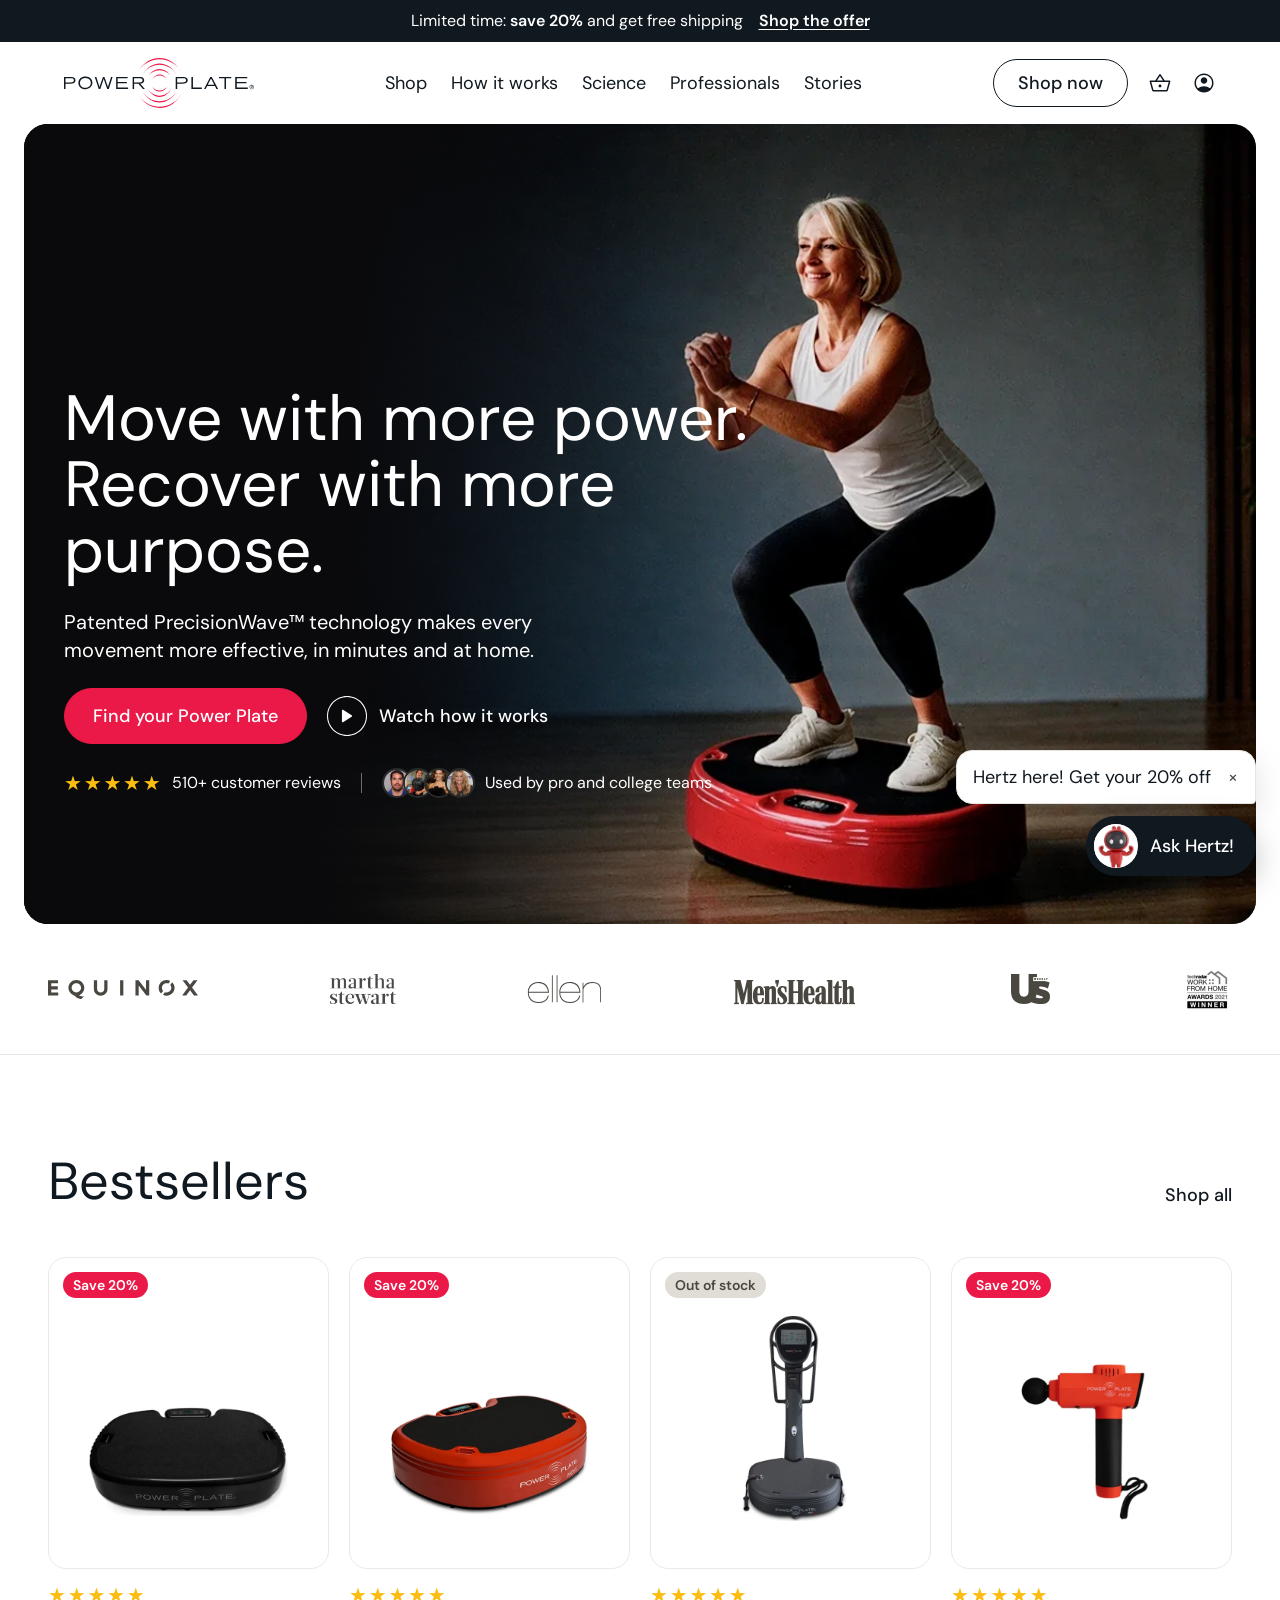
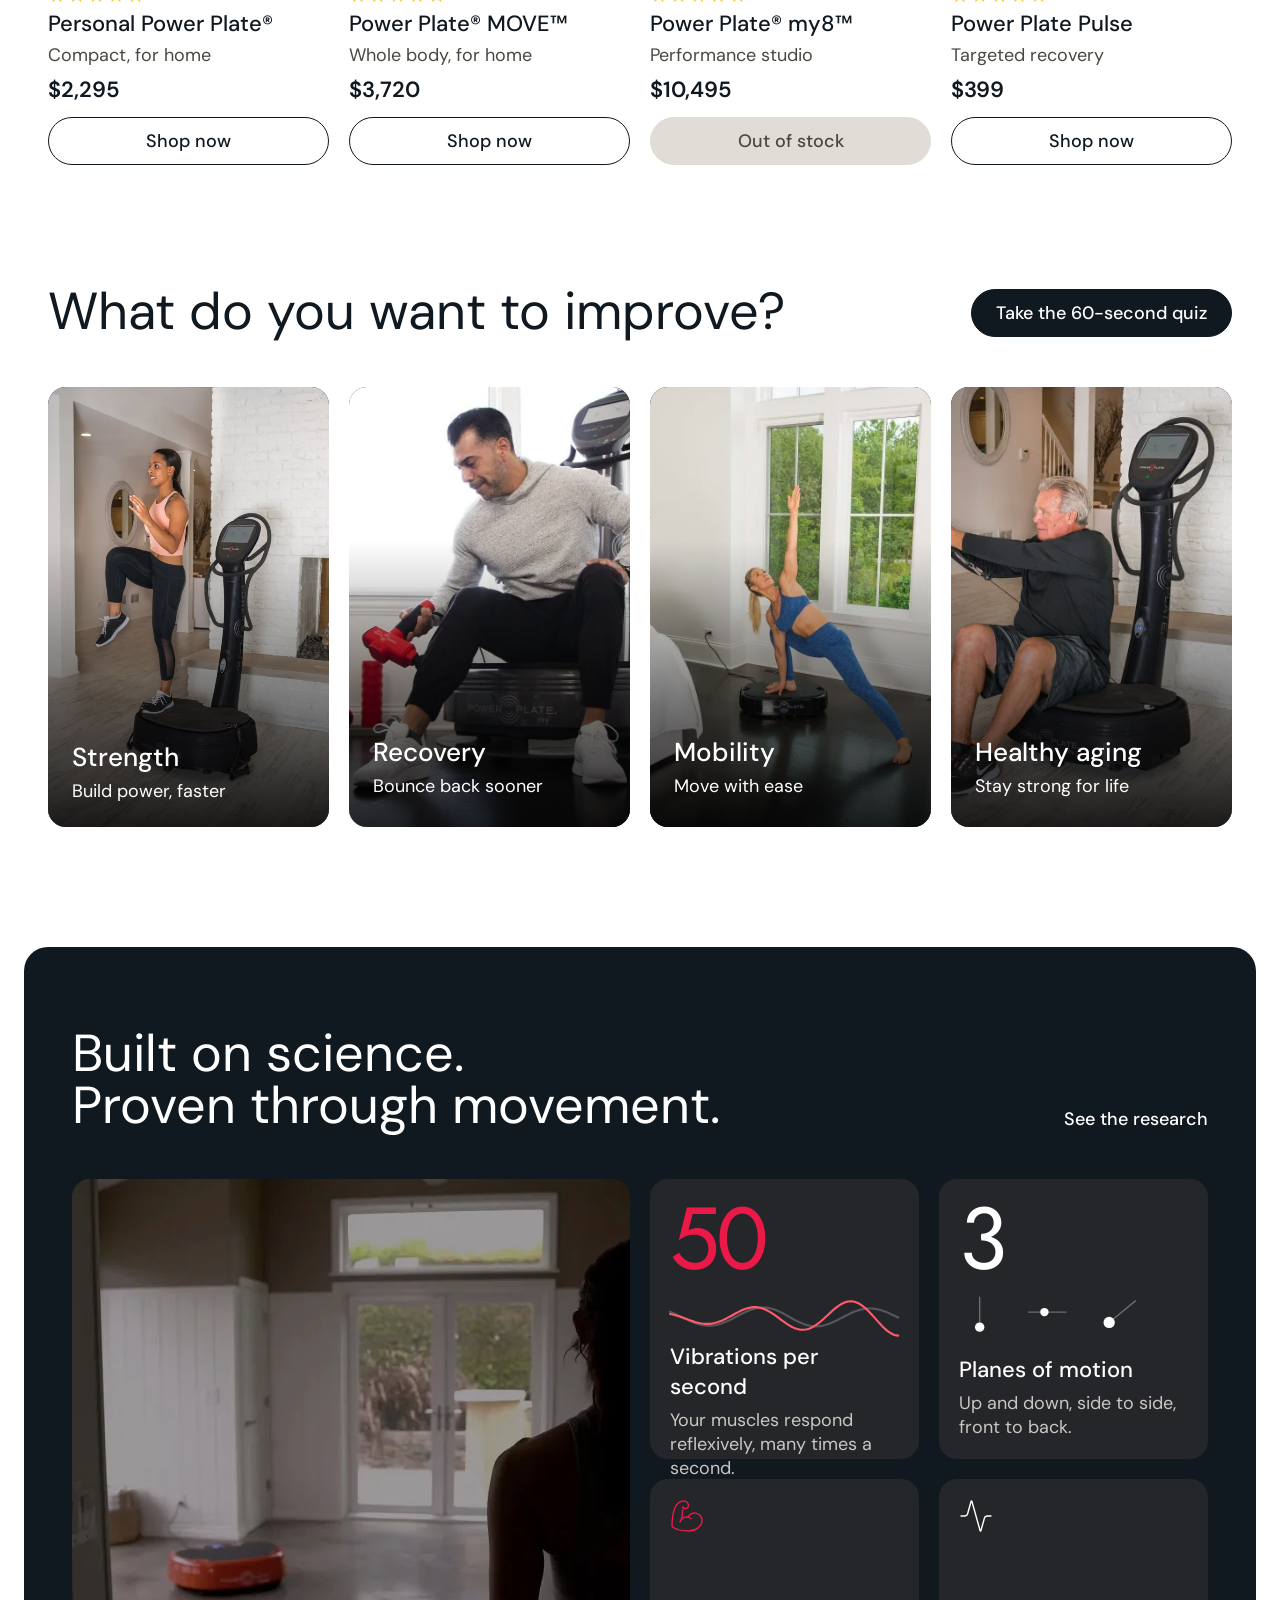
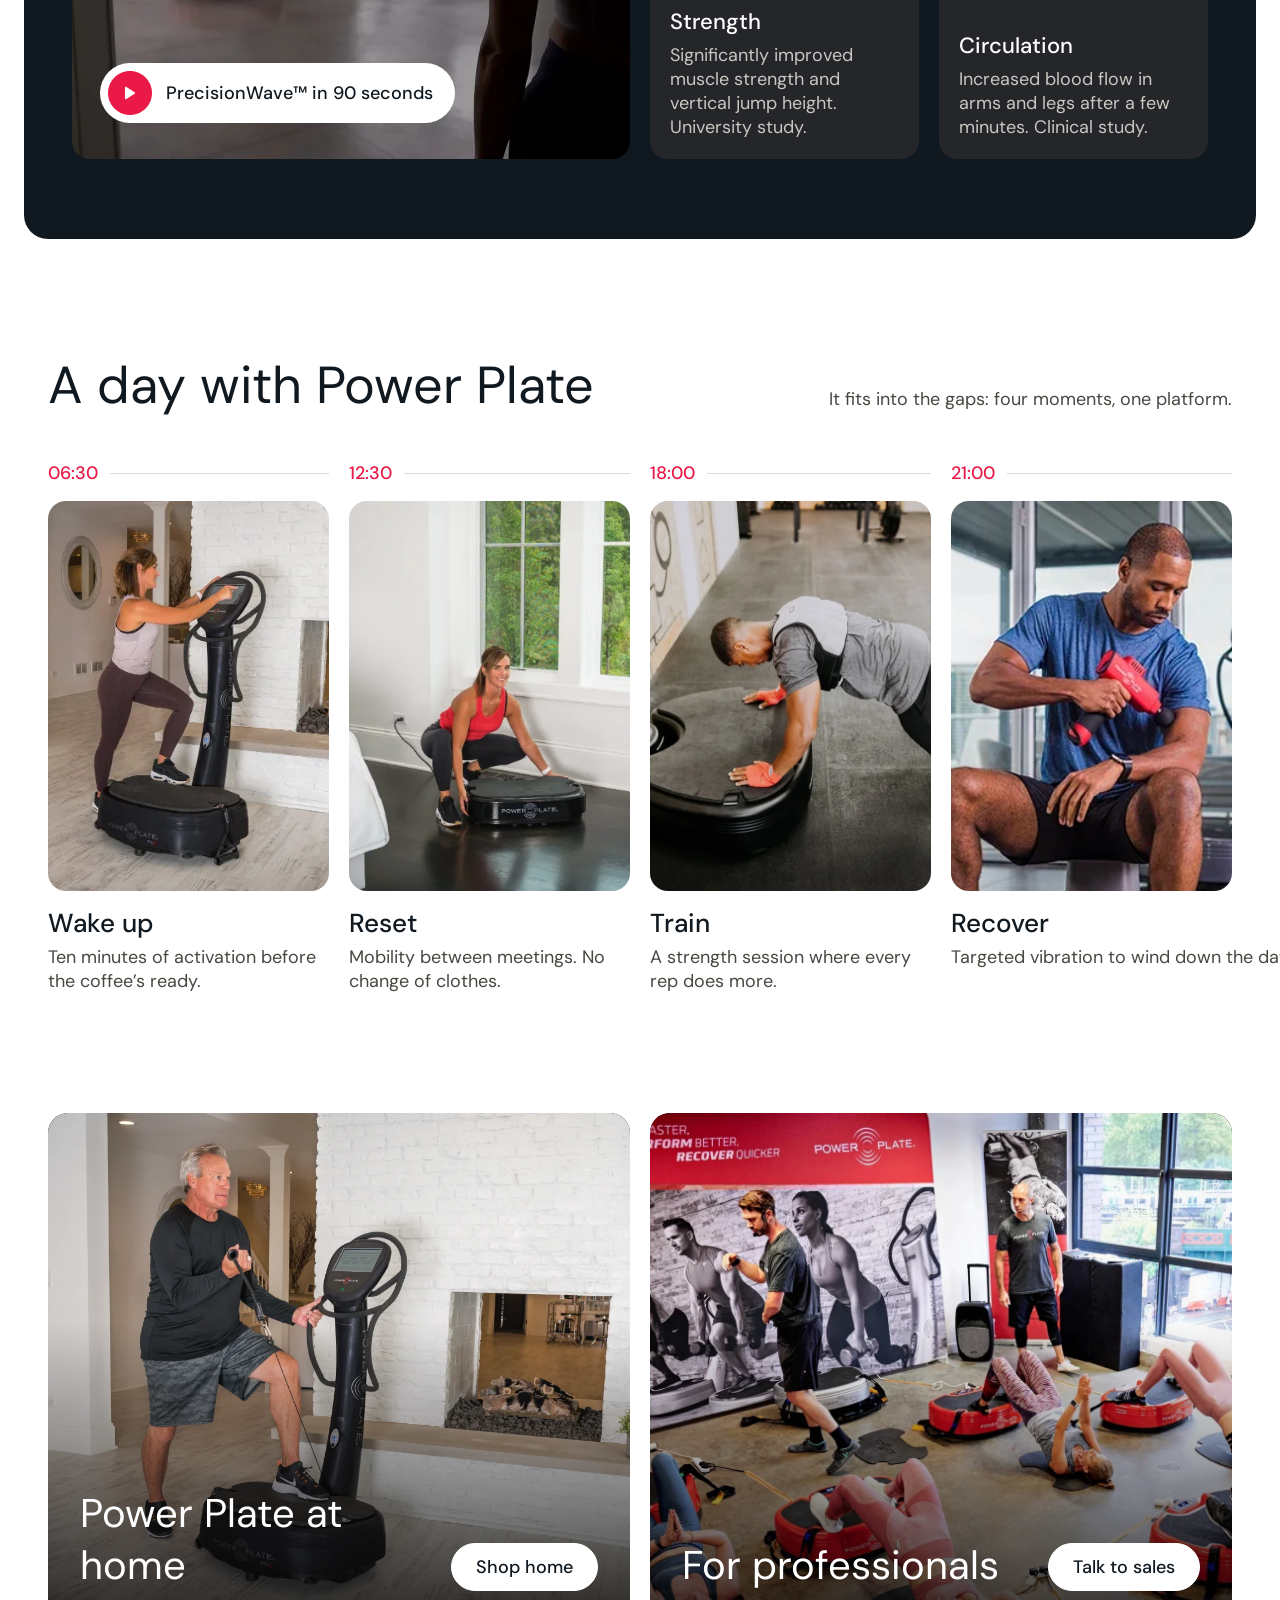
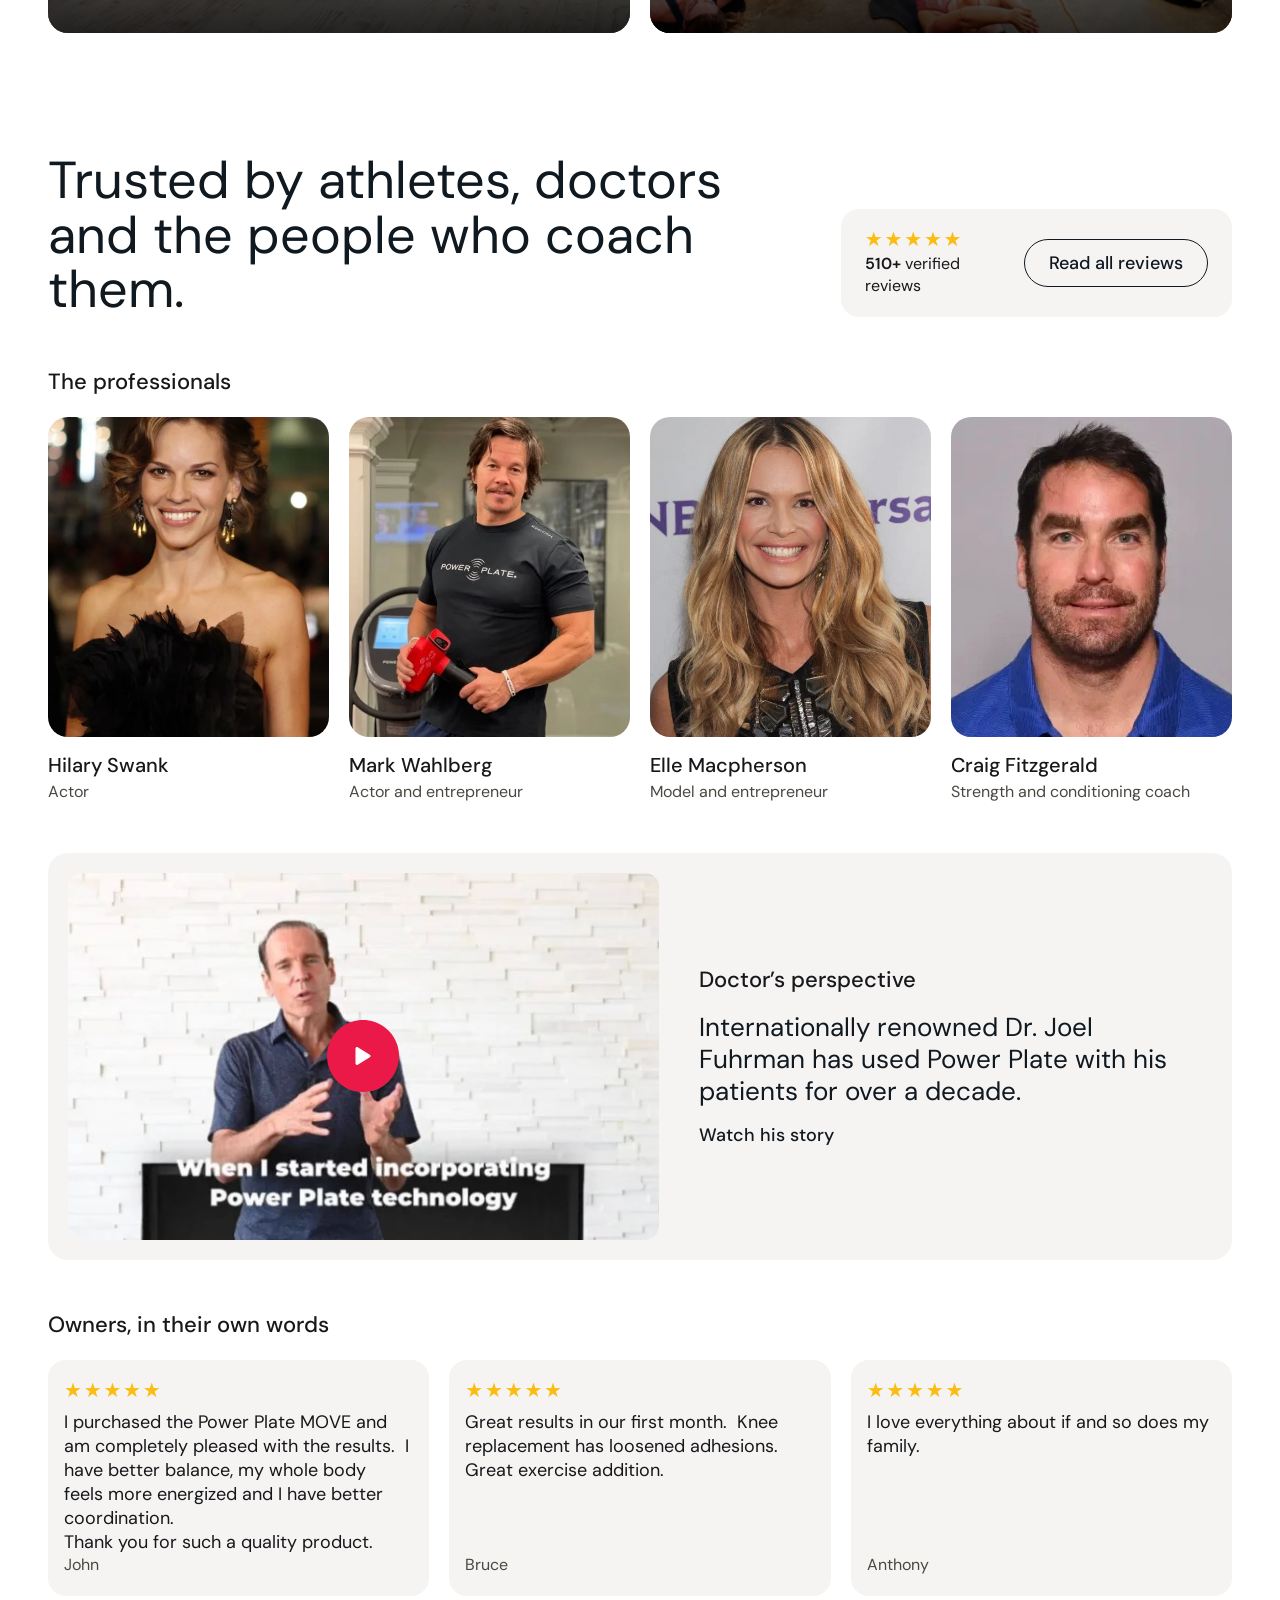
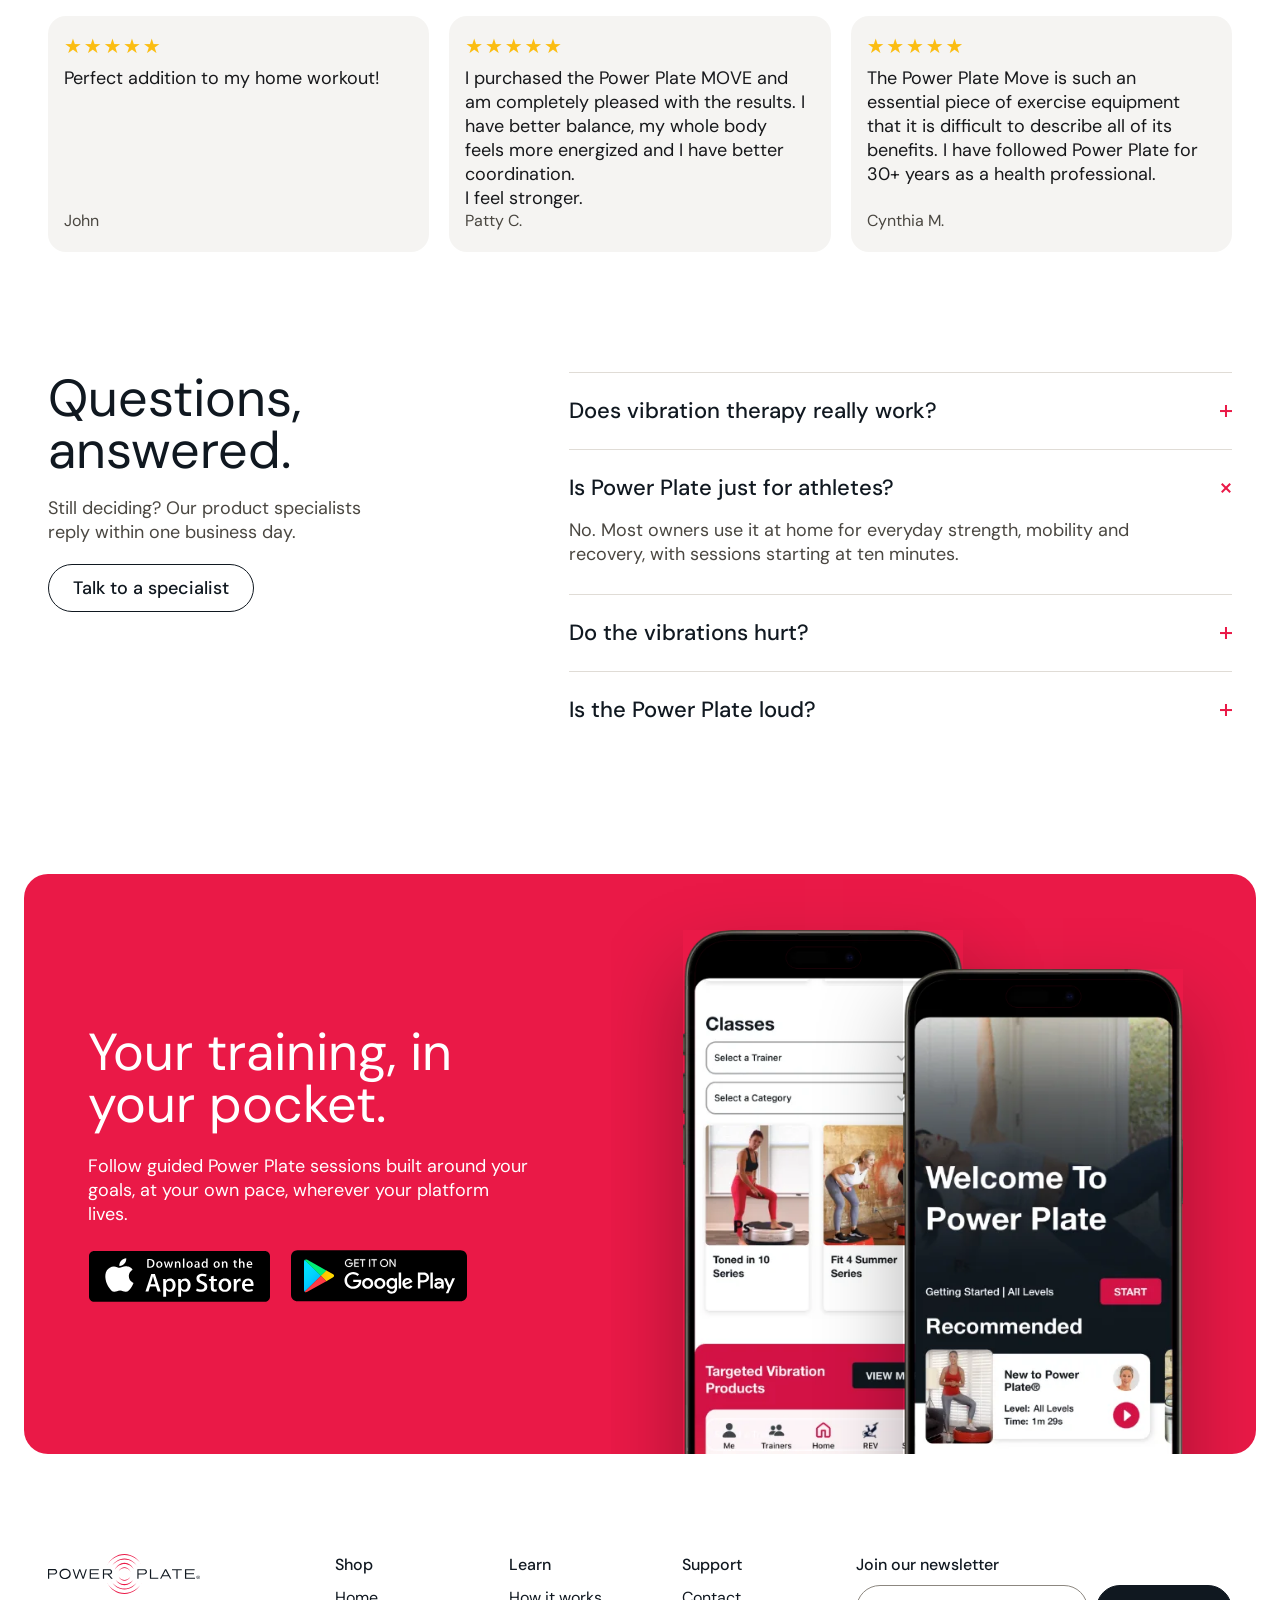
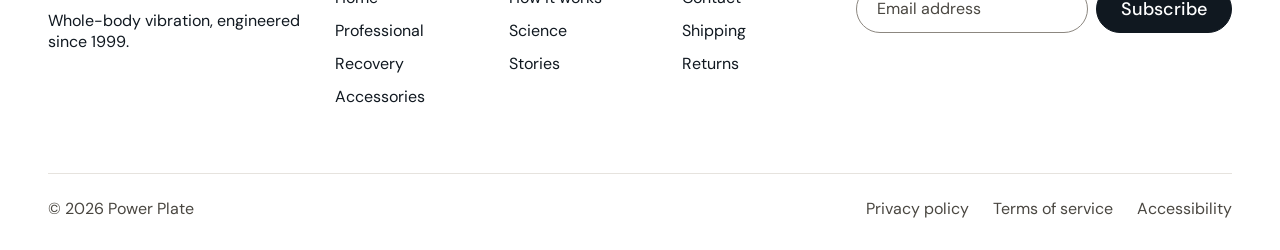
==== classic/index.html @ c9b651d8 "Add classic and dynamic directions on powerplate.codeart.mk - /dynamic: the hybrid homepage (moved f" ====
<!doctype html>
<html lang="en">
<head>
<meta charset="utf-8">
<meta name="viewport" content="width=device-width, initial-scale=1">
<title>Power Plate — Classic</title>
<meta name="description" content="Power Plate homepage concept, classic direction. Patented PrecisionWave™ technology makes every movement more effective, in minutes and at home.">
<link rel="preconnect" href="https://fonts.googleapis.com">
<link rel="preconnect" href="https://fonts.gstatic.com" crossorigin>
<link rel="stylesheet" href="https://fonts.googleapis.com/css2?family=DM+Sans:opsz,wght@9..40,400;9..40,500;9..40,600&family=Jost:wght@400&display=swap">
<link rel="stylesheet" href="assets/css/classic.css">
</head>
<body>
<a class="skip" href="#main">Skip to content</a>

<!-- Promotion bar -->
<div class="promo">
  <p>Limited time: <strong>save 20%</strong> and get free shipping</p>
  <a href="#bestsellers">Shop the offer</a>
</div>

<!-- Header -->
<header class="header">
  <a class="header__logo" href="./" aria-label="Power Plate home"><img src="assets/img/logo.svg" width="190" height="50" alt="Power Plate"></a>
  <nav class="header__nav" aria-label="Main">
    <a href="#bestsellers">Shop</a>
    <a href="#science">How it works</a>
    <a href="#science">Science</a>
    <a href="#home-pro">Professionals</a>
    <a href="#trusted">Stories</a>
  </nav>
  <div class="header__actions">
    <a class="btn btn--outline header__shop" href="#bestsellers">Shop now</a>
    <a class="icon-link" href="#" aria-label="Basket"><img src="assets/img/icon-basket.svg" width="24" height="24" alt=""></a>
    <a class="icon-link" href="#" aria-label="Account"><img src="assets/img/icon-account.svg" width="24" height="24" alt=""></a>
    <button class="header__menu" type="button" aria-label="Open menu" aria-expanded="false" aria-controls="mobile-nav" data-menu>
      <span></span><span></span>
    </button>
  </div>
  <nav class="mobile-nav" id="mobile-nav" aria-label="Mobile" hidden>
    <a href="#bestsellers">Shop</a>
    <a href="#science">How it works</a>
    <a href="#science">Science</a>
    <a href="#home-pro">Professionals</a>
    <a href="#trusted">Stories</a>
    <a class="btn btn--dark" href="#bestsellers">Shop now</a>
  </nav>
</header>

<main id="main">

  <!-- Hero -->
  <section class="hero-wrap" aria-labelledby="hero-title">
    <div class="hero">
      <img class="hero__img" src="assets/img/hero.webp" width="1421" height="748" alt="A smiling woman holds a squat on a red Power Plate MOVE by a window" fetchpriority="high">
      <div class="hero__shade" aria-hidden="true"></div>
      <div class="hero__content">
        <h1 id="hero-title" class="hero__title">Move with more power. Recover with more purpose.</h1>
        <p class="hero__lede">Patented PrecisionWave™ technology makes every movement more effective, in minutes and at home.</p>
        <div class="hero__ctas">
          <a class="btn btn--red btn--lg" href="#improve">Find your Power Plate</a>
          <a class="hero__watch" href="#science"><img src="assets/img/icon-play.svg" width="40" height="40" alt="">Watch how it works</a>
        </div>
        <div class="hero__proof">
          <span class="hero__reviews"><span class="stars" aria-label="5 out of 5 stars">★★★★★</span>510+ customer reviews</span>
          <span class="hero__divider" aria-hidden="true"></span>
          <span class="hero__teams">
            <span class="avatars" aria-hidden="true">
              <img src="assets/img/pro-craig.webp" width="30" height="30" alt="">
              <img src="assets/img/pro-mark.webp" width="30" height="30" alt="">
              <img src="assets/img/pro-hilary.webp" width="30" height="30" alt="">
              <img src="assets/img/pro-elle.webp" width="30" height="30" alt="">
            </span>
            Used by pro and college teams
          </span>
        </div>
      </div>
    </div>
  </section>

  <!-- As featured in -->
  <section class="featured" aria-label="As featured in">
    <img src="assets/img/logo-equinox.svg" width="150" height="19" alt="Equinox">
    <img src="assets/img/logo-martha.webp" width="66" height="30" alt="Martha Stewart">
    <img src="assets/img/logo-ellen.svg" width="75" height="30" alt="Ellen">
    <span class="featured__mh"><img src="assets/img/logo-menshealth.svg" width="121" height="25" alt="Men's Health"></span>
    <img src="assets/img/logo-us.svg" width="39" height="30" alt="Us Weekly">
    <img src="assets/img/logo-techradar.webp" width="50" height="50" alt="TechRadar Work from Home Awards 2021 winner">
  </section>

  <!-- Bestsellers -->
  <section class="section section--first" id="bestsellers" aria-labelledby="best-title">
    <div class="section__head section__head--inline">
      <h2 id="best-title" class="h2">Bestsellers</h2>
      <a class="link-btn" href="#">Shop all</a>
    </div>
    <ul class="grid-4 products">
      <li class="product">
        <div class="product__media">
          <img src="assets/img/prod-personal.webp" width="246" height="246" alt="Personal Power Plate, compact black platform" loading="lazy">
          <span class="badge">Save 20%</span>
        </div>
        <div class="product__info">
          <span class="stars" aria-label="5 out of 5 stars">★★★★★</span>
          <h3 class="product__name">Personal Power Plate®</h3>
          <p class="product__desc">Compact, for home</p>
          <p class="product__price">$2,295</p>
        </div>
        <a class="btn btn--outline btn--block" href="#">Shop now</a>
      </li>
      <li class="product">
        <div class="product__media">
          <img src="assets/img/prod-move.webp" width="246" height="246" alt="Power Plate MOVE in red" loading="lazy">
          <span class="badge">Save 20%</span>
        </div>
        <div class="product__info">
          <span class="stars" aria-label="5 out of 5 stars">★★★★★</span>
          <h3 class="product__name">Power Plate® MOVE™</h3>
          <p class="product__desc">Whole body, for home</p>
          <p class="product__price">$3,720</p>
        </div>
        <a class="btn btn--outline btn--block" href="#">Shop now</a>
      </li>
      <li class="product">
        <div class="product__media">
          <img src="assets/img/prod-my8.webp" width="246" height="246" alt="Power Plate my8 with column and console" loading="lazy">
          <span class="badge badge--muted">Out of stock</span>
        </div>
        <div class="product__info">
          <span class="stars" aria-label="5 out of 5 stars">★★★★★</span>
          <h3 class="product__name">Power Plate® my8™</h3>
          <p class="product__desc">Performance studio</p>
          <p class="product__price">$10,495</p>
        </div>
        <span class="btn btn--disabled btn--block" aria-disabled="true">Out of stock</span>
      </li>
      <li class="product">
        <div class="product__media">
          <img src="assets/img/prod-pulse.webp" width="246" height="246" alt="Power Plate Pulse handheld massager in red" loading="lazy">
          <span class="badge">Save 20%</span>
        </div>
        <div class="product__info">
          <span class="stars" aria-label="5 out of 5 stars">★★★★★</span>
          <h3 class="product__name">Power Plate Pulse</h3>
          <p class="product__desc">Targeted recovery</p>
          <p class="product__price">$399</p>
        </div>
        <a class="btn btn--outline btn--block" href="#">Shop now</a>
      </li>
    </ul>
  </section>

  <!-- What do you want to improve? -->
  <section class="section" id="improve" aria-labelledby="improve-title">
    <div class="section__head">
      <h2 id="improve-title" class="h2">What do you want to improve?</h2>
      <button class="btn btn--dark" type="button" aria-haspopup="dialog" data-quiz-open>Take the 60-second quiz</button>
    </div>
    <ul class="grid-4">
      <li><a class="goal goal--strength" href="#">
        <span class="goal__media"><img src="assets/img/goal-strength.webp" width="1400" height="946" alt="A woman does a knee drive beside a Power Plate my8" loading="lazy"></span>
        <span class="goal__text"><span class="goal__title">Strength</span><span class="goal__sub">Build power, faster</span></span>
      </a></li>
      <li><a class="goal" href="#">
        <span class="goal__media"><img src="assets/img/goal-recovery.webp" width="1400" height="933" alt="A man uses a Pulse massager while seated on a Power Plate" loading="lazy"></span>
        <span class="goal__text"><span class="goal__title">Recovery</span><span class="goal__sub">Bounce back sooner</span></span>
      </a></li>
      <li><a class="goal" href="#">
        <span class="goal__media"><img src="assets/img/goal-mobility.webp" width="1400" height="1000" alt="A woman holds a side stretch on a Power Plate" loading="lazy"></span>
        <span class="goal__text"><span class="goal__title">Mobility</span><span class="goal__sub">Move with ease</span></span>
      </a></li>
      <li><a class="goal" href="#">
        <span class="goal__media"><img src="assets/img/goal-aging.webp" width="1400" height="1000" alt="An older man trains with resistance cables on a Power Plate" loading="lazy"></span>
        <span class="goal__text"><span class="goal__title">Healthy aging</span><span class="goal__sub">Stay strong for life</span></span>
      </a></li>
    </ul>
  </section>

  <!-- Science -->
  <section class="science-wrap" id="science" aria-labelledby="science-title">
    <div class="science">
      <div class="section__head">
        <h2 id="science-title" class="h2 h2--light">Built on science. <br>Proven through movement.</h2>
        <a class="link-btn link-btn--light" href="#">See the research</a>
      </div>
      <div class="science__body">
        <div class="science__video">
          <img class="science__poster" src="assets/img/science-poster.webp" width="614" height="580" alt="A woman walks toward a red Power Plate MOVE in a living room" loading="lazy">
          <button class="science__play" type="button" aria-label="Play video: PrecisionWave explained, 90 seconds">
            <img src="assets/img/icon-play-red.svg" width="44" height="44" alt="">PrecisionWave™ in 90 seconds
          </button>
        </div>
        <div class="science__cards">
          <div class="stat">
            <div class="stat__top">
              <p class="stat__num stat__num--red">50</p>
              <svg class="stat__wave" viewBox="0 0 257 50" width="257" height="50" aria-hidden="true" data-wave>
                <path class="stat__wave-grey" d=""/>
                <path class="stat__wave-red" d=""/>
              </svg>
            </div>
            <div class="stat__text">
              <h3 class="stat__title">Vibrations per second</h3>
              <p>Your muscles respond reflexively, many times a second.</p>
            </div>
          </div>
          <div class="stat">
            <div class="stat__top">
              <p class="stat__num">3</p>
              <svg class="stat__planes" viewBox="0 0 244 44" width="244" height="44" aria-hidden="true">
                <line x1="22" y1="4" x2="22" y2="36"/>
                <circle class="plane-dot plane-dot--v" cx="22" cy="36" r="5"/>
                <line x1="74" y1="20" x2="114" y2="20"/>
                <circle class="plane-dot plane-dot--h" cx="91" cy="20" r="4.5"/>
                <line x1="160" y1="31" x2="188" y2="8"/>
                <circle class="plane-dot plane-dot--d" cx="160" cy="31" r="6"/>
              </svg>
            </div>
            <div class="stat__text">
              <h3 class="stat__title">Planes of motion</h3>
              <p>Up and down, side to side, front to back.</p>
            </div>
          </div>
          <div class="stat">
            <svg class="stat__icon stat__icon--strength" width="72" height="72" viewBox="0 0 72 72" fill="none" aria-hidden="true">
              <path d="M17.6161 18.5255C18.3001 16.9406 19.5101 15.6401 21.042 14.8433C22.5738 14.0465 24.3337 13.8022 26.0248 14.1517C27.7158 14.5012 29.2345 15.423 30.3247 16.7617C31.4148 18.1004 32.0096 19.7739 32.0088 21.5C32.0088 27.299 26.0062 32 18.503 32C12.3849 32 6.26825 30.77 2.93982 28.307C2.30054 27.833 1.99291 27.059 2.00942 26.264C2.17299 18.0845 2.93682 2 14.0011 2C15.195 2 16.3401 2.47411 17.1844 3.31802C18.0287 4.16193 18.503 5.30653 18.503 6.5C18.503 7.29565 18.1868 8.05871 17.6239 8.62132C17.0611 9.18393 16.2977 9.5 15.5017 9.5C13.8435 9.5 13.0407 8.834 12.5004 8M21.0088 19.6676C20.1334 18.913 19.1208 18.3957 18.0467 18.1546C16.9726 17.9135 15.8649 17.9548 14.8067 18.2754C13.7485 18.596 12.7671 19.1876 11.9362 20.0058C11.1053 20.824 10.4464 21.8476 10.0088 23M14.0088 9C11.0378 10.691 13.3 18.0642 11.0088 21" stroke="#EA1947" stroke-width="1.4" stroke-linecap="round" stroke-linejoin="round"/>
            </svg>
            <div class="stat__text">
              <h3 class="stat__title">Strength</h3>
              <p>Significantly improved muscle strength and vertical jump height. University study.</p>
            </div>
          </div>
          <div class="stat">
            <svg class="stat__icon stat__icon--pulse" width="72" height="72" viewBox="0 0 72 72" fill="none" aria-hidden="true">
              <path d="M32 17H28.28C27.6245 16.9986 26.9865 17.212 26.4637 17.6075C25.9409 18.0029 25.562 18.5588 25.385 19.19L21.86 31.73C21.8373 31.8079 21.7899 31.8763 21.725 31.925C21.6601 31.9737 21.5811 32 21.5 32C21.4189 32 21.3399 31.9737 21.275 31.925C21.2101 31.8763 21.1627 31.8079 21.14 31.73L12.86 2.27C12.8373 2.19211 12.7899 2.12368 12.725 2.075C12.6601 2.02632 12.5811 2 12.5 2C12.4189 2 12.3399 2.02632 12.275 2.075C12.2101 2.12368 12.1627 2.19211 12.14 2.27L8.615 14.81C8.4387 15.4387 8.06207 15.9928 7.5423 16.388C7.02252 16.7833 6.38798 16.9981 5.735 17H2" pathLength="1" stroke="white" stroke-width="1.4" stroke-linecap="round" stroke-linejoin="round"/>
            </svg>
            <div class="stat__text">
              <h3 class="stat__title">Circulation</h3>
              <p>Increased blood flow in arms and legs after a few minutes. Clinical study.</p>
            </div>
          </div>
        </div>
      </div>
    </div>
  </section>

  <!-- A day with Power Plate -->
  <section class="section" aria-labelledby="day-title">
    <div class="section__head">
      <h2 id="day-title" class="h2">A day with Power Plate</h2>
      <p class="section__note">It fits into the gaps: four moments, one platform.</p>
    </div>
    <ol class="grid-4 day">
      <li class="moment">
        <p class="moment__time"><span>06:30</span></p>
        <div class="moment__media"><img src="assets/img/day-wake.webp" width="312" height="390" alt="A woman stepping onto a platform in the morning" loading="lazy"></div>
        <div class="moment__text"><h3>Wake up</h3><p>Ten minutes of activation before the coffee’s ready.</p></div>
      </li>
      <li class="moment">
        <p class="moment__time"><span>12:30</span></p>
        <div class="moment__media"><img src="assets/img/day-reset.webp" width="4000" height="2857" alt="A side stretch on a compact platform" loading="lazy"></div>
        <div class="moment__text"><h3>Reset</h3><p>Mobility between meetings. No change of clothes.</p></div>
      </li>
      <li class="moment">
        <p class="moment__time"><span>18:00</span></p>
        <div class="moment__media moment__media--train"><img src="assets/img/day-train.webp" width="1600" height="1067" alt="A deep lunge stretch on a platform in a studio" loading="lazy"></div>
        <div class="moment__text"><h3>Train</h3><p>A strength session where every rep does more.</p></div>
      </li>
      <li class="moment">
        <p class="moment__time"><span>21:00</span></p>
        <div class="moment__media moment__media--recover"><img src="assets/img/day-recover.webp" width="520" height="347" alt="Using the Pulse massager on the calf" loading="lazy"></div>
        <div class="moment__text"><h3>Recover</h3><p>Targeted vibration to wind down the day.</p></div>
      </li>
    </ol>
  </section>

  <!-- Home and professional -->
  <section class="section split" id="home-pro" aria-label="Home and professional">
    <a class="split__card" href="#">
      <img src="assets/img/split-home.webp" width="4096" height="2734" alt="" loading="lazy">
      <span class="split__bar"><span class="split__title">Power Plate at home</span><span class="btn btn--white">Shop home</span></span>
    </a>
    <a class="split__card split__card--pro" href="#">
      <img src="assets/img/split-pro.webp" width="1410" height="1263" alt="" loading="lazy">
      <span class="split__bar"><span class="split__title">For professionals</span><span class="btn btn--white">Talk to sales</span></span>
    </a>
  </section>

  <!-- Trusted -->
  <section class="section" id="trusted" aria-labelledby="trusted-title">
    <div class="section__head">
      <h2 id="trusted-title" class="h2 h2--tight">Trusted by athletes, doctors <br>and the people who coach them.</h2>
      <div class="review-box">
        <div>
          <span class="stars" aria-label="5 out of 5 stars">★★★★★</span>
          <p><strong>510+</strong> verified reviews</p>
        </div>
        <a class="btn btn--outline" href="#">Read all reviews</a>
      </div>
    </div>

    <div class="block">
      <h3 class="h3">The professionals</h3>
      <ul class="grid-4 pros">
        <li class="pro"><div class="pro__media"><img src="assets/img/pro-hilary.webp" width="523" height="581" alt="Hilary Swank" loading="lazy"></div><p class="pro__name">Hilary Swank</p><p class="pro__role">Actor</p></li>
        <li class="pro"><div class="pro__media"><img src="assets/img/pro-mark.webp" width="523" height="581" alt="Mark Wahlberg" loading="lazy"></div><p class="pro__name">Mark Wahlberg</p><p class="pro__role">Actor and entrepreneur</p></li>
        <li class="pro"><div class="pro__media"><img src="assets/img/pro-elle.webp" width="523" height="581" alt="Elle Macpherson" loading="lazy"></div><p class="pro__name">Elle Macpherson</p><p class="pro__role">Model and entrepreneur</p></li>
        <li class="pro"><div class="pro__media"><img src="assets/img/pro-craig.webp" width="523" height="581" alt="Craig Fitzgerald" loading="lazy"></div><p class="pro__name">Craig Fitzgerald</p><p class="pro__role">Strength and conditioning coach</p></li>
      </ul>
    </div>

    <div class="doctor">
      <a class="doctor__video" href="#" aria-label="Watch Dr. Joel Fuhrman’s story (opens in a new tab)">
        <img src="assets/img/doctor-video.webp" width="652" height="367" alt="" loading="lazy">
        <img class="doctor__play" src="assets/img/icon-play-big.svg" width="72" height="72" alt="">
      </a>
      <div class="doctor__text">
        <p class="h3">Doctor’s perspective</p>
        <h3 class="doctor__quote">Internationally renowned Dr. Joel Fuhrman has used Power Plate with his patients for over a decade.</h3>
        <a class="link-btn" href="#">Watch his story</a>
      </div>
    </div>

    <div class="block">
      <h3 class="h3">Owners, in their own words</h3>
      <ul class="grid-3 quotes">
        <li class="quote"><div><span class="stars" aria-label="5 out of 5 stars">★★★★★</span><p class="pre">I purchased the Power Plate MOVE and am completely pleased with the results.  I have better balance, my whole body feels more energized and I have better coordination.<br>Thank you for such a quality product.</p></div><p class="quote__by">John</p></li>
        <li class="quote"><div><span class="stars" aria-label="5 out of 5 stars">★★★★★</span><p class="pre">Great results in our first month.  Knee replacement has loosened adhesions.  Great exercise addition.</p></div><p class="quote__by">Bruce</p></li>
        <li class="quote"><div><span class="stars" aria-label="5 out of 5 stars">★★★★★</span><p>I love everything about if and so does my family.</p></div><p class="quote__by">Anthony</p></li>
        <li class="quote"><div><span class="stars" aria-label="5 out of 5 stars">★★★★★</span><p>Perfect addition to my home workout!</p></div><p class="quote__by">John</p></li>
        <li class="quote"><div><span class="stars" aria-label="5 out of 5 stars">★★★★★</span><p>I purchased the Power Plate MOVE and am completely pleased with the results. I have better balance, my whole body feels more energized and I have better coordination.<br>I feel stronger.</p></div><p class="quote__by">Patty C.</p></li>
        <li class="quote"><div><span class="stars" aria-label="5 out of 5 stars">★★★★★</span><p>The Power Plate Move is such an essential piece of exercise equipment that it is difficult to describe all of its benefits. I have followed Power Plate for 30+ years as a health professional.</p></div><p class="quote__by">Cynthia M.</p></li>
      </ul>
    </div>
  </section>

  <!-- FAQ -->
  <section class="faq" aria-labelledby="faq-title">
    <div class="faq__intro">
      <h2 id="faq-title" class="h2">Questions, answered.</h2>
      <p>Still deciding? Our product specialists reply within one business day.</p>
      <a class="btn btn--outline" href="#">Talk to a specialist</a>
    </div>
    <div class="faq__list" data-faq>
      <div class="faq__item">
        <h3><button type="button" aria-expanded="false" aria-controls="faq-1">Does vibration therapy really work?<span class="faq__icon" aria-hidden="true"></span></button></h3>
        <div class="faq__answer" id="faq-1" hidden><p>Yes. Independent studies link whole body vibration with gains in strength, circulation and flexibility. See the research for full citations.</p></div>
      </div>
      <div class="faq__item">
        <h3><button type="button" aria-expanded="true" aria-controls="faq-2">Is Power Plate just for athletes?<span class="faq__icon" aria-hidden="true"></span></button></h3>
        <div class="faq__answer" id="faq-2"><p>No. Most owners use it at home for everyday strength, mobility and recovery, with sessions starting at ten minutes.</p></div>
      </div>
      <div class="faq__item">
        <h3><button type="button" aria-expanded="false" aria-controls="faq-3">Do the vibrations hurt?<span class="faq__icon" aria-hidden="true"></span></button></h3>
        <div class="faq__answer" id="faq-3" hidden><p>No. Most people describe a light, even tingle. You choose the intensity, and sessions start gently.</p></div>
      </div>
      <div class="faq__item">
        <h3><button type="button" aria-expanded="false" aria-controls="faq-4">Is the Power Plate loud?<span class="faq__icon" aria-hidden="true"></span></button></h3>
        <div class="faq__answer" id="faq-4" hidden><p>No. It makes a low hum, similar to a household appliance, so it suits most homes and apartments.</p></div>
      </div>
    </div>
  </section>

  <!-- App -->
  <section class="app-wrap" aria-labelledby="app-title">
    <div class="app">
      <div class="app__copy">
        <h2 id="app-title" class="h2 h2--light app__title">Your training, in your pocket.</h2>
        <p>Follow guided Power Plate sessions built around your goals, at your own pace, wherever your platform lives.</p>
        <div class="app__badges">
          <a href="#" aria-label="Download on the App Store"><img src="assets/img/badge-appstore.svg" width="183" height="52" alt=""></a>
          <a href="#" aria-label="Get it on Google Play"><img src="assets/img/badge-googleplay.svg" width="176" height="52" alt=""></a>
        </div>
      </div>
      <div class="app__phones" aria-hidden="true"><div class="app__stack">
        <img class="app__phone app__phone--back" src="assets/img/app-mockup-2.webp" width="280" height="577" alt="" loading="lazy">
        <img class="app__phone app__phone--front" src="assets/img/app-mockup-1.webp" width="280" height="577" alt="" loading="lazy">
      </div></div>
    </div>
  </section>

</main>

<!-- Footer -->
<footer class="footer">
  <div class="footer__grid">
    <div class="footer__brand">
      <img src="assets/img/logo-footer.svg" width="152" height="40" alt="Power Plate">
      <p>Whole-body vibration, engineered since 1999.</p>
    </div>
    <nav class="footer__col" aria-label="Shop">
      <h2>Shop</h2>
      <a href="#">Home</a><a href="#">Professional</a><a href="#">Recovery</a><a href="#">Accessories</a>
    </nav>
    <nav class="footer__col" aria-label="Learn">
      <h2>Learn</h2>
      <a href="#">How it works</a><a href="#">Science</a><a href="#">Stories</a>
    </nav>
    <nav class="footer__col" aria-label="Support">
      <h2>Support</h2>
      <a href="#">Contact</a><a href="#">Shipping</a><a href="#">Returns</a>
    </nav>
    <form class="footer__form" action="#" data-newsletter>
      <label for="nl-email">Join our newsletter</label>
      <div class="footer__field">
        <input id="nl-email" type="email" name="email" placeholder="Email address" autocomplete="email" required>
        <button class="btn btn--dark" type="submit">Subscribe</button>
      </div>
      <p class="footer__msg" role="status" aria-live="polite"></p>
    </form>
  </div>
  <div class="footer__bottom">
    <p>© 2026 Power Plate</p>
    <nav aria-label="Legal"><a href="#">Privacy policy</a><a href="#">Terms of service</a><a href="#">Accessibility</a></nav>
  </div>
</footer>

<!-- 60-second quiz (Figma: Quiz modal, 4 screens) -->
<div class="quiz" data-quiz hidden>
  <div class="quiz__backdrop" data-quiz-close></div>
  <div class="quiz__modal" role="dialog" aria-modal="true" aria-labelledby="quiz-title">
    <aside class="quiz__side">
      <p class="quiz__brand">POWER PLATE</p>
      <div class="quiz__intro">
        <p class="quiz__kicker">60-second quiz</p>
        <p class="quiz__title" id="quiz-title">Find your <br>Power Plate.</p>
        <ol class="quiz__steps" data-quiz-steps>
          <li><span class="quiz__dot">1</span>Your goal</li>
          <li><span class="quiz__dot">2</span>Where you train</li>
          <li><span class="quiz__dot">3</span>Your experience</li>
          <li><span class="quiz__dot">4</span>Your match</li>
        </ol>
      </div>
      <p class="quiz__note">Takes about a minute. No email needed to see your result.</p>
    </aside>
    <div class="quiz__main" data-quiz-main></div>
    <button class="quiz__close" type="button" aria-label="Close quiz" data-quiz-close>✕</button>
  </div>
</div>

<!-- Chat widget -->
<div class="chat" data-chat>
  <div class="chat__offer" data-chat-offer>
    <button class="chat__offer-text" type="button" data-chat-open>Hertz here! Get your 20% off</button>
    <button class="chat__offer-close" type="button" aria-label="Dismiss offer message" data-chat-dismiss>×</button>
  </div>
  <button class="chat__btn" type="button" aria-label="Ask Hertz, the Power Plate product guide" aria-expanded="false" aria-controls="hertz" data-chat-open>
    <span class="hertz-avatar" aria-hidden="true"><img src="assets/img/hertz.webp" width="190" height="228" alt=""></span>
    <span class="chat__btn-label">Ask Hertz!</span>
  </button>
</div>

<!-- Hertz product guide -->
<section class="hertz" id="hertz" role="dialog" aria-modal="false" aria-labelledby="hertz-title" hidden>
  <header class="hertz__head">
    <span class="hertz-avatar hertz-avatar--lg" aria-hidden="true"><img src="assets/img/hertz.webp" width="190" height="228" alt=""></span>
    <h2 id="hertz-title">Hertz</h2>
    <button class="hertz__restart" type="button" data-hertz-restart hidden>Start over</button>
    <button class="hertz__close" type="button" aria-label="Close Hertz" data-hertz-close>×</button>
  </header>
  <div class="hertz__log" role="log" aria-live="polite" data-hertz-log></div>
</section>

<script src="assets/js/classic.js" defer></script>
</body>
</html>
---- classic/assets/css/classic.css ----
/* Power Plate — Classic direction (from Figma "Homepage 3A — Refined", 1440 artboard) */
:root {
  --black: #101820;
  --ink: #17181b;
  --grey: #4a4741;
  --grey-light: #c9c7c2;
  --red: #ea1947;
  --white: #fff;
  --stone: #f5f4f2;
  --line: #e0dcd6;
  --line-soft: #e6e3de;
  --card-line: #eceae6;
  --dark-card: #25262a;
  --star: #fbbd12;

  --gutter: 72px;   /* section side padding at 1440 */
  --inset: 24px;    /* hero / dark / red panels */
  --section: 120px; /* space above each section */
  --gap: 20px;
  --hero-x: 96px;  /* header side padding; hero content lines up with it */

  --f: 'DM Sans', system-ui, sans-serif;
  --f-num: 'Jost', 'DM Sans', sans-serif;
}

*, *::before, *::after { box-sizing: border-box; }
html { -webkit-text-size-adjust: 100%; scroll-behavior: smooth; }
body {
  margin: 0; background: var(--white); color: var(--black);
  font: 400 18px/24px var(--f); font-variation-settings: "opsz" 14;
  -webkit-font-smoothing: antialiased; text-rendering: optimizeLegibility;
}
img { display: block; max-width: 100%; }
a { color: inherit; text-decoration: none; }
button { font: inherit; color: inherit; background: none; border: 0; padding: 0; cursor: pointer; }
h1, h2, h3, p, ul, ol { margin: 0; padding: 0; }
ul, ol { list-style: none; }
:focus-visible { outline: 2px solid var(--red); outline-offset: 3px; border-radius: 4px; }
.skip { position: absolute; left: 16px; top: -100px; z-index: 100; padding: 12px 20px; background: var(--black); color: var(--white); border-radius: 999px; }
.skip:focus { top: 12px; }

/* Shared type */
.h2 { font-size: 52px; line-height: 52px; font-weight: 400; color: var(--black); }
.h2--light { color: var(--white); }
.h2--tight { line-height: 54.6px; }
.h3 { font-size: 22px; line-height: 30px; font-weight: 500; color: var(--ink); }
.stars { display: block; color: var(--star); font-size: 20px; line-height: 20px; letter-spacing: 1.76px; white-space: nowrap; }

/* Buttons (Figma "btn" component) */
.btn {
  display: inline-flex; align-items: center; justify-content: center; height: 48px; padding: 0 24px;
  border: 1px solid var(--black); border-radius: 999px;
  font-size: 18px; line-height: 24px; font-weight: 500; text-align: center; white-space: nowrap;
  transition: background-color .2s ease, border-color .2s ease, color .2s ease;
}
.btn--outline { color: var(--black); background: transparent; }
.btn--outline:hover { background: var(--red); border-color: var(--red); color: var(--white); }
.btn--dark { background: var(--black); color: var(--white); }
.btn--dark:hover { background: var(--red); border-color: var(--red); }
.btn--white { background: var(--white); border-color: var(--white); color: var(--black); }
.btn--red { background: var(--red); border-color: var(--red); color: var(--white); }
.btn--red:hover { background: #d31245; border-color: #d31245; }
.btn--lg { height: 56px; padding: 0 28px; }
.btn--block { width: 100%; }
.btn--disabled { background: var(--line); border-color: var(--line); color: var(--grey); cursor: not-allowed; }
.link-btn { font-size: 18px; line-height: 24px; font-weight: 500; color: var(--black); white-space: nowrap; }
.link-btn:hover { text-decoration: underline; text-underline-offset: 4px; }
.link-btn--light { color: var(--white); }

/* Promotion bar */
.promo {
  display: flex; align-items: center; justify-content: center; gap: 16px; flex-wrap: wrap;
  min-height: 42px; padding: 10px 24px; background: var(--black); color: var(--white);
  font-size: 16px; line-height: 22px; text-align: center;
}
.promo strong { font-weight: 600; }
.promo a { font-weight: 600; text-decoration: underline; text-underline-offset: 3px; }

/* Header */
.header {
  position: relative; display: flex; align-items: center; justify-content: space-between;
  padding: 16px var(--hero-x);
}
.header__logo img { width: 190px; height: 50px; }
.header__nav { display: flex; gap: 36px; }
.header__nav a { font-size: 18px; line-height: 24px; }
.header__nav a:hover { color: var(--red); }
.header__actions { display: flex; align-items: center; gap: 20px; }
.icon-link img { width: 24px; height: 24px; }
.header__menu { display: none; width: 44px; height: 44px; position: relative; }
.header__menu span { position: absolute; left: 11px; right: 11px; height: 1.5px; background: var(--black); border-radius: 2px; transition: transform .2s ease; }
.header__menu span:first-child { top: 17px; }
.header__menu span:last-child { top: 25px; }
.header__menu[aria-expanded="true"] span:first-child { transform: translateY(4px) rotate(45deg); }
.header__menu[aria-expanded="true"] span:last-child { transform: translateY(-4px) rotate(-45deg); }
.mobile-nav { display: none; }

/* Hero */
.hero-wrap { padding: 0 var(--inset); }
.hero {
  position: relative; height: clamp(800px, 56vw, 1000px); overflow: hidden;
  border-radius: 24px; background: #2a2b2e; color: var(--white);
}
.hero__img { position: absolute; inset: 0; width: 100%; height: 100%; max-width: none; object-fit: cover; object-position: 70% 30%; }
.hero__shade { position: absolute; inset: 0; background: linear-gradient(94.58deg, #0a0a0c 26.42%, rgba(10, 10, 12, 0) 58.46%); }
.hero__content { position: absolute; left: calc(var(--hero-x) - var(--inset)); top: calc(50% - 138px); display: flex; flex-direction: column; gap: 24px; width: 700px; max-width: calc(100% - 2 * (var(--hero-x) - var(--inset))); }
.hero__title { font-size: 72px; line-height: 72px; font-weight: 400; }
.hero__lede { max-width: 520px; font-size: 20px; line-height: 28px; }
.hero__ctas { display: flex; flex-wrap: wrap; gap: 12px; }
.hero__watch { display: inline-flex; align-items: center; gap: 12px; height: 56px; padding: 0 8px; font-size: 18px; line-height: 24px; font-weight: 500; }
.hero__watch img { width: 40px; height: 40px; transition: transform .2s ease; }
.hero__watch:hover img { transform: scale(1.06); }
.hero__proof { display: flex; flex-wrap: wrap; align-items: center; gap: 20px; font-size: 16px; line-height: 22px; }
.hero__reviews, .hero__teams { display: inline-flex; align-items: center; gap: 10px; }
.hero__divider { width: 1px; height: 20px; background: rgba(255, 255, 255, .4); }
.avatars { display: inline-flex; }
.avatars img { width: 30px; height: 30px; border: 2px solid #2a2a2a; border-radius: 50%; object-fit: cover; }
.avatars img + img { margin-left: -9px; }

/* As featured in */
.featured {
  display: flex; align-items: center; justify-content: space-between; gap: 32px;
  max-width: 1440px; margin: 0 auto; padding: 40px var(--gutter); border-bottom: 1px solid var(--line-soft);
}
.featured img { flex: none; height: auto; }
.featured img[alt="Equinox"] { width: 150px; height: 19px; }
.featured img[alt="Martha Stewart"] { width: 66px; height: 30px; object-fit: cover; }
.featured img[alt="Ellen"] { width: 75px; height: 30px; }
.featured img[alt="Us Weekly"] { width: 39px; height: 30px; }
.featured img[alt^="TechRadar"] { width: 50px; height: 50px; object-fit: cover; }
.featured__mh { position: relative; flex: none; width: 146px; height: 30px; }
.featured__mh img { position: absolute; left: .27%; top: calc(50% + 2.5px); width: 121px; height: 25px; transform: translateY(-50%) scaleY(-1); }

/* Sections */
.section { max-width: 1440px; margin: 0 auto; padding: var(--section) var(--gutter) 0; }
.section--first { padding-top: 100px; }
.section__head { display: flex; align-items: flex-end; justify-content: space-between; gap: 32px; margin-bottom: 50px; }
.section__note { color: var(--grey); white-space: nowrap; }
.block { display: flex; flex-direction: column; gap: 20px; margin-top: 50px; }
.section__head + .block { margin-top: 0; }
.grid-4 { display: grid; grid-template-columns: repeat(4, minmax(0, 1fr)); gap: var(--gap); }
.grid-3 { display: grid; grid-template-columns: repeat(3, minmax(0, 1fr)); gap: var(--gap); }

/* Bestsellers */
.product { display: flex; flex-direction: column; gap: 16px; }
.product__media {
  position: relative; display: flex; align-items: center; justify-content: center; height: 312px; padding: 32px;
  background: var(--white); border: 1px solid var(--card-line); border-radius: 18px;
}
.product__media img { width: 246px; height: 246px; object-fit: contain; transition: transform .3s ease; }
.product:hover .product__media img { transform: scale(1.03); }
.badge {
  position: absolute; left: 14px; top: 14px; padding: 6px 10px; border-radius: 999px;
  background: var(--red); color: var(--white); font-size: 14px; line-height: 14px; font-weight: 600;
}
.badge--muted { background: var(--line); color: var(--grey); }
.product__info { display: flex; flex-direction: column; gap: 4px; }
.product__name { font-size: 22px; line-height: 30px; font-weight: 500; color: var(--black); }
.product__desc { color: var(--grey); }
.product__price { height: 30px; padding-top: 4px; font-size: 22px; line-height: 30px; font-weight: 600; }

/* Goals */
.goal { position: relative; display: block; height: 440px; overflow: hidden; border-radius: 18px; background: var(--black); color: var(--white); }
.goal__media { position: absolute; inset: 0; overflow: hidden; }
.goal__media img { width: 100%; height: 100%; object-fit: cover; transition: transform .4s ease; }
.goal--strength .goal__media img { position: absolute; top: 0; left: -43.33%; width: 208.71%; max-width: none; height: 100%; object-fit: fill; }
.goal::after { content: ""; position: absolute; inset: 0; background: linear-gradient(180deg, rgba(0, 0, 0, 0) 35%, rgba(0, 0, 0, .85) 100%); }
.goal:hover .goal__media img { transform: scale(1.04); }
.goal__text { position: absolute; z-index: 1; left: 24px; right: 24px; bottom: 29px; display: flex; flex-direction: column; gap: 6px; }
.goal--strength .goal__text { bottom: 24px; }
.goal__title { font-size: 26px; line-height: 32px; font-weight: 500; }

/* Science */
.science-wrap { padding: var(--section) var(--inset) 0; }
.science {
  max-width: 1392px; margin: 0 auto; padding: 80px var(--gutter); border-radius: 24px; background: var(--black); color: var(--white);
}
.science .section__head { margin-bottom: 48px; }
.science__body { display: grid; grid-template-columns: minmax(0, 1fr) minmax(0, 1fr); gap: var(--gap); }
.science__video { position: relative; min-height: 580px; overflow: hidden; border-radius: 18px; background: var(--black); }
.science__poster { position: absolute; inset: 0; width: 100%; height: 100%; object-fit: cover; }
.science__play {
  position: absolute; left: 28px; bottom: 36px; display: inline-flex; align-items: center; gap: 14px;
  padding: 8px 22px 8px 8px; border-radius: 999px; background: var(--white); color: var(--black);
  font-size: 18px; line-height: 24px; font-weight: 500; transition: transform .2s ease;
}
.science__play img { width: 44px; height: 44px; }
.science__play:hover { transform: translateY(-2px); }
.science__cards { display: grid; grid-template-columns: repeat(2, minmax(0, 1fr)); gap: var(--gap); }
.stat { display: flex; flex-direction: column; justify-content: space-between; height: 280px; padding: 20px; border-radius: 18px; background: var(--dark-card); }
.stat__top { display: flex; flex-direction: column; gap: 14px; }
.stat__num { font-family: var(--f-num); font-size: 88px; line-height: 79.2px; letter-spacing: -3.52px; font-variation-settings: normal; }
.stat__num--red { color: var(--red); }
.stat__wave { width: 257px; max-width: 100%; height: 50px; overflow: visible; }
.stat__wave path { fill: none; stroke-width: 2.4; stroke-linecap: round; }
.stat__wave-grey { stroke: #55575c; }
.stat__wave-red { stroke: #ff5b6b; }
.stat__planes { width: 244px; max-width: 100%; height: 44px; }
.stat__planes line { stroke: #6a6b70; stroke-width: 1.5; stroke-linecap: round; }
.stat__planes circle { fill: var(--white); }
.stat__text { display: flex; flex-direction: column; gap: 6px; }
.stat__title { font-size: 22px; line-height: 30px; font-weight: 500; }
.stat__text p { color: var(--grey-light); }
.stat__icon { width: 72px; height: 72px; overflow: visible; }

/* Figma motion: strength icon wiggle and circulation line trace, 2s loop */
.stat__icon--strength path { transform-box: fill-box; transform-origin: 50% 50%; animation: flex 2s ease-in-out infinite; }
@keyframes flex {
  0%, 60%, 100% { transform: rotate(0); }
  14%, 42.5% { transform: rotate(-7deg); }
  27.5% { transform: rotate(-4deg); }
}
.stat__icon--pulse path { stroke-dasharray: 1 1; animation: trace 2s linear infinite; }
@keyframes trace {
  0% { stroke-dasharray: 0 1; stroke-dashoffset: -1; }
  80%, 100% { stroke-dasharray: 1 1; stroke-dashoffset: 0; }
}
.plane-dot { animation: 1.6s ease-in-out infinite alternate; }
.plane-dot--v { animation-name: plane-v; }
.plane-dot--h { animation-name: plane-h; animation-delay: -.5s; }
.plane-dot--d { animation-name: plane-d; animation-delay: -1s; }
@keyframes plane-v { from { transform: translateY(0); } to { transform: translateY(-28px); } }
@keyframes plane-h { from { transform: translateX(-14px); } to { transform: translateX(20px); } }
@keyframes plane-d { from { transform: translate(0, 0); } to { transform: translate(24px, -19.7px); } }

/* A day with Power Plate */
.moment { display: flex; flex-direction: column; gap: 16px; }
.moment__time { display: flex; align-items: center; gap: 12px; color: var(--red); font-size: 18px; font-weight: 500; line-height: normal; }
.moment__time::after { content: ""; flex: 1; height: 1px; background: var(--line); }
.moment__media { position: relative; height: 390px; overflow: hidden; border-radius: 18px; background: #eee; }
.moment__media img { width: 100%; height: 100%; object-fit: cover; }
.moment__media--train img { position: absolute; left: -40.7%; top: -1.8%; width: 195.2%; height: 104.1%; max-width: none; }
.moment__media--recover img { position: absolute; left: -55.45%; top: -4.1%; width: 203.2%; height: 108.46%; max-width: none; }
.moment__text { display: flex; flex-direction: column; gap: 6px; }
.moment__text h3 { font-size: 26px; line-height: 32px; font-weight: 500; }
.moment__text p { color: var(--grey); }
.moment:last-child .moment__text p { white-space: nowrap; }

/* Home and professional */
.split { display: grid; grid-template-columns: repeat(2, minmax(0, 1fr)); gap: var(--gap); }
.split__card { position: relative; display: block; height: 520px; overflow: hidden; border-radius: 20px; background: var(--black); color: var(--white); }
.split__card > img { position: absolute; inset: 0; width: 100%; height: 100%; object-fit: cover; transition: transform .4s ease; }
.split__card--pro > img { left: -4.01%; top: -17.12%; width: 108.15%; height: 119.23%; max-width: none; inset: auto; }
.split__card::after { content: ""; position: absolute; inset: 0; background: linear-gradient(180deg, rgba(0, 0, 0, 0) 40%, rgba(0, 0, 0, .8) 100%); }
.split__card:hover > img { transform: scale(1.03); }
.split__bar { position: absolute; z-index: 1; left: 32px; right: 32px; bottom: 42px; display: flex; align-items: flex-end; justify-content: space-between; gap: 16px; }
.split__title { font-size: 40px; line-height: normal; }

/* Trusted */
.review-box { display: flex; align-items: center; gap: 20px; padding: 20px 24px; border-radius: 18px; background: var(--stone); }
.review-box > div { display: flex; flex-direction: column; gap: 4px; }
.review-box p { color: var(--ink); font-size: 16px; line-height: 22px; }
.review-box strong { font-weight: 600; }
.pro { display: flex; flex-direction: column; }
.pro__media { height: 320px; overflow: hidden; border-radius: 20px; background: #ddd; margin-bottom: 14px; }
.pro__media img { width: 100%; height: 100%; object-fit: cover; }
.pro__name { font-size: 20px; line-height: 28px; font-weight: 500; color: var(--ink); margin-bottom: 2px; }
.pro__role { font-size: 16px; line-height: 22px; color: var(--grey); }
.doctor {
  display: grid; grid-template-columns: minmax(0, 652fr) minmax(0, 544fr); align-items: center; gap: 40px;
  margin-top: 50px; padding: 20px 40px 20px 20px; border-radius: 20px; background: var(--stone);
}
.doctor__video { position: relative; display: block; height: 367px; overflow: hidden; border-radius: 14px; background: var(--black); }
.doctor__video > img:first-child { width: 100%; height: 100%; object-fit: cover; }
.doctor__play { position: absolute; left: 50%; top: 50%; width: 72px; height: 72px; transform: translate(-50%, -50%); transition: transform .2s ease; }
.doctor__video:hover .doctor__play { transform: translate(-50%, -50%) scale(1.08); }
.doctor__text { display: flex; flex-direction: column; align-items: flex-start; gap: 16px; }
.doctor__quote { font-size: 26px; line-height: 32px; font-weight: 400; color: var(--black); }
.quote { display: flex; flex-direction: column; justify-content: space-between; min-height: 219px; padding: 20px 20px 20px 16px; border-radius: 18px; background: var(--stone); }
.quote > div { display: flex; flex-direction: column; gap: 10px; }
.quote p { color: var(--ink); }
.quote .pre { white-space: pre-wrap; }
.quote__by { font-size: 16px; line-height: 22px; color: var(--grey) !important; }
.quotes li:nth-child(n+4) { min-height: 223px; }

/* FAQ */
.faq {
  display: grid; grid-template-columns: minmax(0, 510fr) minmax(0, 714fr); gap: 72px;
  max-width: 1440px; margin: 0 auto; padding: var(--section) var(--gutter);
}
.faq__list { min-height: 382px; }
.faq__intro { display: flex; flex-direction: column; align-items: flex-start; gap: 20px; }
.faq__intro p { max-width: 340px; color: var(--grey); }
.faq__item { border-top: 1px solid var(--line); padding: 8px 0; }
.faq__item h3 { font: inherit; }
.faq__item button {
  display: flex; align-items: center; justify-content: space-between; gap: 24px; width: 100%; min-height: 60px;
  text-align: left; font-size: 22px; line-height: 30px; font-weight: 500; color: var(--black);
}
.faq__icon { position: relative; flex: none; width: 12px; height: 12px; transition: transform .25s ease; }
.faq__icon::before, .faq__icon::after { content: ""; position: absolute; background: var(--red); }
.faq__icon::before { left: 0; right: 0; top: 50%; height: 1.92px; transform: translateY(-50%); }
.faq__icon::after { top: 0; bottom: 0; left: 50%; width: 2.04px; transform: translateX(-50%); }
.faq__item button[aria-expanded="true"] .faq__icon { transform: rotate(45deg); }
.faq__answer { max-width: 640px; padding-bottom: 20px; }
.faq__answer p { color: var(--grey); }

/* App */
.app-wrap { padding: 0 var(--inset); }
.app {
  display: grid; grid-template-columns: minmax(0, 663fr) minmax(0, 729fr); max-width: 1392px; height: 580px; margin: 0 auto;
  overflow: hidden; border-radius: 24px; background: var(--red); color: var(--white);
}
.app__copy { display: flex; flex-direction: column; justify-content: center; gap: 24px; padding: 72px 64px; }
.app__title { max-width: 535px; }
.app__copy p { max-width: 440px; }
.app__badges { display: flex; flex-wrap: wrap; gap: 20px; }
.app__badges img { height: 52px; width: auto; }
.app__phones { display: flex; justify-content: center; padding-top: 56px; overflow: hidden; }
.app__stack { position: relative; flex: none; width: 500px; height: 616px; }
.app__phone { position: absolute; width: 280px; height: 577px; object-fit: cover; box-shadow: 0 40px 80px rgba(0, 0, 0, .3); }
.app__phone--back { left: 0; top: 0; }
.app__phone--front { left: 220px; top: 39px; }

/* Footer */
.footer { max-width: 1440px; margin: 0 auto; padding: 100px var(--gutter) 30px; font-size: 16px; line-height: normal; }
.footer__grid { display: grid; grid-template-columns: 254.6fr 195.9fr 195.9fr 195.9fr 293.8fr; gap: 40px; }
.footer__brand { display: flex; flex-direction: column; gap: 16px; }
.footer__brand img { width: 152px; height: 40px; }
.footer__brand p { width: 255px; max-width: 100%; }
.footer__col { display: flex; flex-direction: column; align-items: flex-start; gap: 12px; }
.footer__col h2, .footer__form label { font-size: 16px; font-weight: 500; line-height: normal; }
.footer__col a:hover, .footer__bottom a:hover { color: var(--red); }
.footer__form { display: flex; flex-direction: column; gap: 10px; min-height: 163px; padding-bottom: 16px; }
.footer__field { display: flex; gap: 8px; }
.footer__field input {
  flex: 1; min-width: 0; height: 48px; padding: 0 20px; border: 1px solid #8c8780; border-radius: 999px;
  background: var(--white); color: var(--black); font: 400 16px var(--f); font-variation-settings: "opsz" 14;
}
.footer__field input::placeholder { color: var(--grey); }
.footer__field input:focus { outline: none; border-color: var(--black); }
.footer__msg { min-height: 22px; font-size: 16px; line-height: 22px; color: var(--grey); }
.footer__bottom { display: flex; align-items: center; justify-content: space-between; gap: 16px; margin-top: 56px; padding-top: 24px; border-top: 1px solid var(--line-soft); color: var(--grey); line-height: 22px; }
.footer__bottom nav { display: flex; flex-wrap: wrap; gap: 24px; }

/* Chat widget */
.chat { position: fixed; z-index: 50; right: 24px; bottom: 24px; display: flex; flex-direction: column; align-items: flex-end; gap: 12px; }
.chat__offer {
  display: flex; align-items: center; gap: 4px; padding: 4px 4px 4px 16px; border: 1px solid var(--line-soft);
  border-radius: 16px 16px 4px 16px; background: var(--white); filter: drop-shadow(0 10px 15px rgba(0, 0, 0, .12));
}
.chat__offer-text { padding: 10px 0; font-size: 18px; line-height: 24px; color: var(--black); }
.chat__offer-close { width: 36px; height: 36px; border-radius: 18px; color: var(--grey); font-size: 18px; }
.chat__offer-close:hover { background: var(--stone); }
.chat__btn {
  display: flex; align-items: center; gap: 12px; height: 60px; padding: 0 22px 0 8px; border-radius: 999px;
  background: var(--black); color: var(--white); font-size: 18px; line-height: 24px; font-weight: 500;
  filter: drop-shadow(0 12px 15px rgba(0, 0, 0, .25)); transition: transform .2s ease;
}
.chat__btn:hover { transform: translateY(-2px); }
.chat.is-open { display: none; }

/* Hertz mascot in a round frame (Figma: white disc, image 120% tall, nudged up 10%) */
.hertz-avatar { position: relative; flex: none; width: 44px; height: 44px; overflow: hidden; border-radius: 50%; background: var(--white); }
.hertz-avatar img { position: absolute; left: -3.19%; top: -10%; width: 100%; height: 120%; max-width: none; object-fit: fill; }
.hertz-avatar--lg { width: 44px; height: 44px; }

/* Hertz chat panel (Figma slide 15: Ask, Narrow, Recommend) */
.hertz {
  position: fixed; z-index: 60; right: 24px; bottom: 24px; display: flex; flex-direction: column;
  width: 400px; height: min(640px, calc(100dvh - 48px)); overflow: hidden;
  border-radius: 24px; background: var(--white); box-shadow: 0 24px 60px rgba(16, 24, 32, .18), 0 2px 8px rgba(16, 24, 32, .06);
  transform-origin: bottom right; animation: hertz-in .25s cubic-bezier(.2, .8, .2, 1);
}
.hertz[hidden] { display: none; }
@keyframes hertz-in { from { opacity: 0; transform: translateY(12px) scale(.98); } to { opacity: 1; transform: none; } }
.hertz__head { display: flex; align-items: center; gap: 12px; margin: 0 20px; padding: 20px 0 14px; border-bottom: 1px solid var(--line-soft); }
.hertz__head h2 { flex: 1; font-size: 22px; line-height: 28px; font-weight: 500; }
.hertz__restart { font-size: 16px; line-height: 22px; font-weight: 500; color: var(--grey); text-decoration: underline; text-underline-offset: 3px; }
.hertz__restart:hover { color: var(--black); }
.hertz__close { width: 40px; height: 40px; margin-right: -8px; border-radius: 20px; color: var(--grey); font-size: 24px; line-height: 1; }
.hertz__close:hover { background: var(--stone); color: var(--black); }
.hertz__log { flex: 1; display: flex; flex-direction: column; align-items: flex-start; gap: 12px; overflow-y: auto; padding: 20px; overscroll-behavior: contain; }
.msg { max-width: 88%; padding: 12px 18px; font-size: 18px; line-height: 26px; animation: msg-in .2s ease-out; }
.msg--bot { background: var(--stone); color: var(--black); border-radius: 20px 20px 20px 4px; }
.msg--user { align-self: flex-end; background: var(--black); color: var(--white); border-radius: 20px 20px 4px 20px; }
@keyframes msg-in { from { opacity: 0; transform: translateY(6px); } to { opacity: 1; transform: none; } }
.msg--typing { display: inline-flex; gap: 5px; padding: 18px; }
.msg--typing span { width: 7px; height: 7px; border-radius: 50%; background: #8c8780; animation: dot 1s ease-in-out infinite; }
.msg--typing span:nth-child(2) { animation-delay: .15s; }
.msg--typing span:nth-child(3) { animation-delay: .3s; }
@keyframes dot { 0%, 60%, 100% { opacity: .35; transform: none; } 30% { opacity: 1; transform: translateY(-3px); } }
.chips { display: flex; flex-wrap: wrap; gap: 8px; }
.chip {
  min-height: 44px; padding: 8px 16px; border: 1px solid #8c8780; border-radius: 999px;
  font-size: 18px; line-height: 26px; color: var(--black); transition: background-color .15s ease, color .15s ease, border-color .15s ease;
}
.chip:hover { border-color: var(--black); }
.chip[aria-pressed="true"] { background: var(--black); border-color: var(--black); color: var(--white); }
.chips.is-done .chip:not([aria-pressed="true"]) { opacity: .45; }
.pick { align-self: stretch; display: flex; flex-direction: column; gap: 12px; padding: 20px; border: 1px solid var(--line-soft); border-radius: 20px; animation: msg-in .25s ease-out; }
.pick__media { display: flex; justify-content: center; }
.pick__media img { width: 160px; height: 160px; object-fit: contain; }
.pick__name { font-size: 20px; line-height: 26px; font-weight: 500; }
.pick__price { font-size: 18px; line-height: 24px; color: #5e5b55; }
.pick__price s { margin-left: 6px; color: #8c8780; }
.pick__why { font-size: 16px; line-height: 22px; color: var(--grey); }
.pick .btn { height: 52px; margin-top: 4px; }
.pick__alt { align-self: center; font-size: 16px; line-height: 22px; font-weight: 500; text-decoration: underline; text-underline-offset: 3px; }

/* 60-second quiz modal (Figma "Quiz modal", 1080 × 780) */
.quiz { position: fixed; z-index: 80; inset: 0; display: flex; align-items: center; justify-content: center; padding: 24px; }
.quiz[hidden] { display: none; }
.quiz__backdrop { position: absolute; inset: 0; background: rgba(16, 24, 32, .55); animation: fade-in .2s ease-out; }
@keyframes fade-in { from { opacity: 0; } }
.quiz__modal {
  position: relative; display: flex; width: 1080px; max-width: 100%; height: 780px; max-height: calc(100dvh - 48px); overflow: hidden;
  border-radius: 28px; background: var(--white); box-shadow: 0 30px 80px -10px rgba(0, 0, 0, .35); animation: quiz-in .3s cubic-bezier(.2, .8, .2, 1);
}
@keyframes quiz-in { from { opacity: 0; transform: translateY(16px) scale(.98); } }
body.quiz-open { overflow: hidden; }
.quiz__side { flex: none; display: flex; flex-direction: column; justify-content: space-between; width: 340px; padding: 44px 40px; background: var(--black); color: var(--white); }
.quiz__brand { font-size: 12px; line-height: 16px; font-weight: 600; letter-spacing: 2.88px; }
.quiz__intro { display: flex; flex-direction: column; gap: 20px; }
.quiz__kicker { font-size: 14px; line-height: 18px; font-weight: 600; letter-spacing: 1.96px; text-transform: uppercase; color: var(--red); }
.quiz__title { font-size: 40px; line-height: 48px; margin-bottom: 12px; }
.quiz__steps { display: flex; flex-direction: column; gap: 20px; }
.quiz__steps li { display: flex; align-items: center; gap: 14px; padding: 9px 0; font-size: 18px; line-height: 24px; color: var(--grey-light); }
.quiz__dot {
  flex: none; display: flex; align-items: center; justify-content: center; width: 28px; height: 28px; border-radius: 50%;
  border: 1.5px solid rgba(201, 199, 194, .6); font-size: 12px; line-height: 14px; font-weight: 600; color: var(--grey-light);
}
.quiz__steps li.is-current { color: var(--white); font-weight: 500; }
.quiz__steps li.is-current .quiz__dot { border-color: var(--red); color: var(--red); }
.quiz__steps li.is-match.is-current .quiz__dot { border-color: var(--white); color: var(--white); }
.quiz__steps li.is-done { color: var(--white); }
.quiz__steps li.is-done .quiz__dot { border: 0; font-size: 0; background: url("../img/quiz-step-done.svg") center / 28px 28px no-repeat; }
.quiz__note { width: 250px; font-size: 14px; line-height: 20px; color: var(--grey-light); }
.quiz__main { flex: 1; min-width: 0; display: flex; flex-direction: column; justify-content: space-between; gap: 24px; padding: 52px 56px 44px; overflow-y: auto; }
.quiz__body { display: flex; flex-direction: column; gap: 28px; animation: msg-in .25s ease-out; }
.quiz__close {
  position: absolute; top: 24px; right: 24px; display: flex; align-items: center; justify-content: center; width: 40px; height: 40px;
  border-radius: 20px; background: var(--stone); color: var(--black); font-size: 14px; line-height: 16px; font-weight: 500;
}
.quiz__close:hover { background: var(--line); }
.quiz__progress { display: flex; align-items: center; gap: 16px; }
.quiz__progress p { font-size: 14px; line-height: 18px; font-weight: 600; letter-spacing: 1.4px; text-transform: uppercase; color: var(--grey); }
.quiz__bars { display: flex; gap: 6px; }
.quiz__bars span { width: 56px; height: 4px; border-radius: 2px; background: #d9d9d9; transition: background-color .3s ease; }
.quiz__bars span.is-on { background: var(--red); }
.quiz__q { font-size: 36px; line-height: 42px; font-weight: 400; color: var(--black); }
.quiz__options { display: flex; flex-direction: column; gap: 12px; }
.quiz__opt {
  display: flex; align-items: center; gap: 16px; width: 100%; min-height: 76px; padding: 0 24px; text-align: left;
  border: 1px solid #d9d9d9; border-radius: 16px; background: var(--white); transition: border-color .15s ease, background-color .15s ease;
}
.quiz__opt:hover { border-color: #b9b5ae; }
.quiz__opt-text { flex: 1; display: flex; flex-direction: column; gap: 3px; }
.quiz__opt-title { font-size: 18px; line-height: 24px; font-weight: 500; color: var(--black); }
.quiz__opt-sub { font-size: 14px; line-height: 18px; color: var(--grey); }
.quiz__radio { flex: none; width: 24px; height: 24px; border: 1.5px solid #d9d9d9; border-radius: 50%; background: var(--white); }
.quiz__opt[aria-checked="true"] { padding: 0 23px; border: 2px solid var(--red); background: var(--stone); }
.quiz__opt[aria-checked="true"] .quiz__radio { border: 0; background: url("../img/quiz-check.svg") center / 24px 24px no-repeat; }
.quiz__foot { display: flex; align-items: center; justify-content: space-between; gap: 16px; }
.quiz__back { font-size: 15px; line-height: 20px; font-weight: 500; color: var(--grey); }
.quiz__back:hover { color: var(--black); }
.quiz__next:disabled { opacity: .4; cursor: not-allowed; }
.quiz__next:disabled:hover { background: var(--black); border-color: var(--black); }
/* Match screen */
.quiz__card { display: flex; align-items: center; gap: 28px; padding-right: 28px; border-radius: 20px; background: var(--stone); }
.quiz__card-media { flex: none; padding: 20px 0 20px 12px; }
.quiz__card-media img { width: 250px; height: 190px; object-fit: contain; }
.quiz__card-info { flex: 1; min-width: 0; display: flex; flex-direction: column; gap: 10px; }
.quiz__rating { display: flex; align-items: center; gap: 6px; font-size: 14px; line-height: 14px; color: var(--grey); }
.quiz__rating .stars { font-size: 16px; line-height: 16px; }
.quiz__price { display: flex; align-items: center; gap: 12px; font-size: 26px; line-height: 32px; font-weight: 500; color: var(--black); }
.quiz__price .badge { position: static; }
.quiz__blurb { max-width: 260px; font-size: 16px; line-height: 22px; color: var(--grey); }
.quiz__why { display: flex; flex-direction: column; gap: 16px; }
.quiz__why > p { font-size: 20px; line-height: 28px; color: var(--black); }
.quiz__why ul { display: flex; flex-direction: column; gap: 12px; padding-left: 20px; }
.quiz__why li { display: flex; align-items: center; gap: 12px; font-size: 18px; line-height: 24px; color: var(--black); }
.quiz__why li::before { content: ""; flex: none; width: 20px; height: 20px; background: url("../img/quiz-tick.svg") center / 20px 20px no-repeat; }
.quiz__actions { display: flex; flex-wrap: wrap; gap: 12px; }
.quiz__email { display: flex; gap: 12px; padding-top: 20px; border-top: 1px solid #d9d9d9; }
.quiz__email input {
  flex: 1; min-width: 0; height: 48px; padding: 0 20px; border: 1px solid #d9d9d9; border-radius: 999px;
  font: 400 16px var(--f); font-variation-settings: "opsz" 14; color: var(--black);
}
.quiz__email input::placeholder { color: var(--grey); }
.quiz__email input:focus { outline: none; border-color: var(--black); }
.quiz__email-msg:empty { display: none; }
.quiz__email-msg { margin-top: -16px; font-size: 16px; line-height: 22px; color: var(--grey); }
.quiz__links { display: flex; justify-content: space-between; gap: 16px; font-size: 16px; line-height: 22px; font-weight: 500; }
.quiz__links button:first-child { color: var(--grey); }
.quiz__links button:hover { text-decoration: underline; text-underline-offset: 3px; }

.sr-only { position: absolute; width: 1px; height: 1px; overflow: hidden; clip: rect(0 0 0 0); white-space: nowrap; }

@media (max-width: 1000px) {
  .quiz__modal { flex-direction: column; height: auto; }
  .quiz__side { width: auto; padding: 24px 72px 24px 28px; gap: 12px; }
  .quiz__intro { gap: 8px; }
  .quiz__title { font-size: 28px; line-height: 34px; margin: 0; }
  .quiz__title br, .quiz__steps, .quiz__note, .quiz__brand { display: none; }
  .quiz__main { padding: 28px; }
  .quiz__close { background: rgba(255, 255, 255, .12); color: var(--white); }
}
@media (max-width: 760px) {
  .quiz { padding: 0; align-items: stretch; }
  .quiz__modal { max-height: none; height: 100dvh; border-radius: 0; }
  .quiz__side { padding: 20px 64px 20px 16px; }
  .quiz__main { flex: 1; padding: 24px 16px; }
  .quiz__q { font-size: 28px; line-height: 34px; }
  .quiz__opt { min-height: 68px; padding: 0 16px; }
  .quiz__opt[aria-checked="true"] { padding: 0 15px; }
  .quiz__progress p, .quiz__opt-sub { font-size: 14px; }
  .quiz__bars span { width: 40px; }
  .quiz__card { flex-direction: column; align-items: stretch; gap: 8px; padding: 0 16px 20px; }
  .quiz__card-media { padding: 16px 0 0; display: flex; justify-content: center; }
  .quiz__card-media img { width: 220px; height: 150px; }
  .quiz__why ul { padding-left: 0; }
  .quiz__why li { align-items: flex-start; font-size: 16px; }
  .quiz__actions .btn { flex: 1 1 100%; }
  .quiz__email { flex-direction: column; }
  .quiz__links { flex-direction: column; align-items: center; }
  .quiz__close { top: 16px; right: 16px; }
}

/* ---------- Responsive ---------- */
@media (max-width: 1280px) {
  :root { --gutter: 48px; --hero-x: 64px; }
  .header__nav { gap: 24px; }
  .hero__title { font-size: 64px; line-height: 66px; }
  .faq { gap: 48px; }
  .footer__grid { grid-template-columns: 1.3fr 1fr 1fr 1fr 1.6fr; gap: 32px; }
}

@media (max-width: 1100px) {
  :root { --hero-x: 48px; }
  .header__nav, .header__shop { display: none; }
  .header__menu { display: block; }
  .hero__img { object-position: 100% center; }
  .hero__shade { background: linear-gradient(94.58deg, #0a0a0c 34%, rgba(10, 10, 12, 0) 68%); }
  .mobile-nav:not([hidden]) {
    position: absolute; z-index: 40; left: 0; right: 0; top: 100%; display: flex; flex-direction: column; gap: 4px;
    padding: 16px 24px 24px; background: var(--white); border-bottom: 1px solid var(--line-soft); box-shadow: 0 16px 32px rgba(0, 0, 0, .08);
  }
  .mobile-nav a:not(.btn) { padding: 12px 0; font-size: 20px; border-bottom: 1px solid var(--line-soft); }
  .mobile-nav .btn { margin-top: 16px; }
  .grid-4 { grid-template-columns: repeat(2, minmax(0, 1fr)); row-gap: 32px; }
  .science__body { grid-template-columns: minmax(0, 1fr); }
  .science__video { min-height: 480px; }
  .science__poster { object-position: 60% center; }
  .faq { grid-template-columns: minmax(0, 1fr); }
  .moment:last-child .moment__text p { white-space: normal; }
  .app { grid-template-columns: minmax(0, 1fr); height: auto; }
  .app__phones { height: 520px; }
  .footer__grid { grid-template-columns: repeat(3, minmax(0, 1fr)); }
  .footer__brand, .footer__form { grid-column: 1 / -1; }
  .footer__form { max-width: 440px; }
}

@media (max-width: 900px) {
  .hero { height: auto; min-height: 640px; }
  .hero__img { object-position: 68% center; }
  .hero__shade { background: linear-gradient(180deg, rgba(10, 10, 12, .2) 0%, rgba(10, 10, 12, .55) 40%, #0a0a0c 100%); }
  .hero__content { position: relative; left: auto; top: auto; max-width: none; width: auto; padding: 280px 32px 40px; }
  .doctor { grid-template-columns: minmax(0, 1fr); padding: 20px; }
  .split { grid-template-columns: minmax(0, 1fr); }
  .grid-3 { grid-template-columns: minmax(0, 1fr); }
  .quote, .quotes li:nth-child(n+4) { min-height: 0; gap: 16px; }
  .faq__list { min-height: 0; }
}

@media (max-width: 760px) {
  :root { --gutter: 16px; --inset: 16px; --section: 48px; --gap: 16px; }
  body { font-size: 16px; line-height: 24px; }
  .promo { font-size: 14px; line-height: 20px; gap: 8px; }
  .header { padding: 12px 16px; }
  .header__logo img { width: 152px; height: 40px; }
  .header__actions { gap: 12px; }
  .h2, .h2--tight { font-size: 32px; line-height: 36px; }
  .section__head { flex-direction: column; align-items: center; text-align: center; gap: 16px; margin-bottom: 32px; }
  .section__note { white-space: normal; }
  .section__head br { display: none; }
  .section__head--inline { flex-direction: row; align-items: baseline; justify-content: space-between; text-align: left; }
  .section--first { padding-top: 48px; }
  .block { margin-top: 40px; }
  .h3 { font-size: 20px; line-height: 28px; text-align: center; }
  .hero { border-radius: 20px; min-height: 0; }
  .hero__img { height: 520px; object-position: 66% 0; }
  .hero__shade { background: linear-gradient(180deg, rgba(10, 10, 12, 0) 0%, rgba(10, 10, 12, 0) 200px, rgba(10, 10, 12, .75) 380px, #0a0a0c 500px); }
  .hero__content { padding: 232px 12px 28px; gap: 20px; text-align: center; align-items: center; }
  .hero__title { font-size: 36px; line-height: 40px; }
  .hero__lede { font-size: 16px; line-height: 24px; }
  .hero__ctas { flex-direction: column; align-items: stretch; width: 100%; }
  .hero__watch { justify-content: center; }
  .hero__proof { flex-direction: column; justify-content: center; gap: 12px; }
  .hero__teams { gap: 8px; white-space: nowrap; }
  .hero__divider { display: none; }
  .featured { flex-wrap: wrap; justify-content: center; gap: 24px 32px; padding: 32px 16px; }
  .grid-4 { grid-template-columns: repeat(2, minmax(0, 1fr)); gap: 24px 12px; }
  .product__media { height: 200px; padding: 16px; }
  .product__media img { width: 150px; height: 150px; }
  .product__name, .product__price { font-size: 18px; line-height: 24px; }
  .product__desc { font-size: 16px; }
  .product .btn { height: 44px; padding: 0 12px; font-size: 16px; }
  .badge { left: 10px; top: 10px; font-size: 14px; }
  .goal { height: 320px; }
  .goal__text, .goal--strength .goal__text { left: 16px; right: 16px; bottom: 20px; }
  .goal__title { font-size: 22px; line-height: 28px; }
  .goal__sub { font-size: 16px; }
  .science { padding: 48px 16px; border-radius: 20px; }
  .science .section__head { margin-bottom: 32px; }
  .science__video { min-height: 360px; }
  .science__play { left: 16px; bottom: 16px; font-size: 16px; white-space: nowrap; }
  .science__cards { grid-template-columns: minmax(0, 1fr); }
  .stat { height: auto; min-height: 240px; gap: 24px; }
  .day { grid-template-columns: minmax(0, 1fr); gap: 32px; }
  .moment__media { height: 360px; }
  .moment__text h3 { font-size: 22px; line-height: 28px; }
  .split__card { height: 400px; }
  .split__bar { left: 20px; right: 20px; bottom: 20px; flex-direction: column; align-items: flex-start; }
  .split__title { font-size: 28px; }
  .review-box { flex-direction: column; align-self: stretch; text-align: center; }
  .review-box .stars { text-align: center; }
  .pros { grid-template-columns: repeat(2, minmax(0, 1fr)); gap: 24px 12px; }
  .pro__media { height: auto; aspect-ratio: 1; }
  .pro__name { font-size: 18px; line-height: 24px; }
  .pro__role { font-size: 14px; line-height: 20px; }
  .doctor { gap: 20px; margin-top: 40px; padding: 16px; }
  .doctor__video { height: auto; aspect-ratio: 16 / 9; }
  .doctor__text { padding: 0 4px 8px; }
  .doctor__quote { font-size: 22px; line-height: 28px; }
  .faq { padding: 48px 16px; gap: 32px; }
  .faq__intro { align-items: center; text-align: center; }
  .faq__item button { font-size: 18px; line-height: 26px; }
  .app { border-radius: 20px; }
  .app__copy { padding: 48px 20px 8px; align-items: center; text-align: center; }
  .app__title { font-size: 32px; line-height: 36px; }
  .app__badges { justify-content: center; }
  .app__badges img { height: 44px; }
  .app__phones { height: 400px; padding: 32px 24px 0; }
  .app__stack { width: 308px; height: 400px; }
  .app__phone { width: 172px; height: 354px; }
  .app__phone--front { left: 136px; top: 24px; }
  .footer { padding: 48px 16px 24px; text-align: center; }
  .footer__grid { grid-template-columns: repeat(3, minmax(0, 1fr)); gap: 32px 16px; }
  .footer__brand, .footer__col, .footer__form { align-items: center; }
  .footer__form { max-width: none; min-height: 0; }
  .footer__brand p { width: auto; }
  .footer__field { flex-direction: column; width: 100%; }
  .footer__field input { flex: none; }
  .footer__bottom { flex-direction: column; margin-top: 32px; }
  .footer__bottom nav { justify-content: center; gap: 16px; }
  .chat { right: 16px; bottom: 16px; }
  .chat__offer { display: none; }
  .chat__btn { width: 56px; height: 56px; padding: 0; justify-content: center; gap: 0; }
  .chat__btn-label { display: none; }
  .hertz { left: 12px; right: 12px; bottom: 12px; width: auto; height: min(600px, calc(100dvh - 24px)); border-radius: 20px; }
  .hertz__head { margin: 0 16px; padding: 16px 0 12px; }
  .hertz__log { padding: 16px; }
  .msg, .chip { font-size: 16px; line-height: 24px; }
}

@media (prefers-reduced-motion: reduce) {
  *, *::before, *::after { animation: none !important; transition: none !important; scroll-behavior: auto !important; }
}
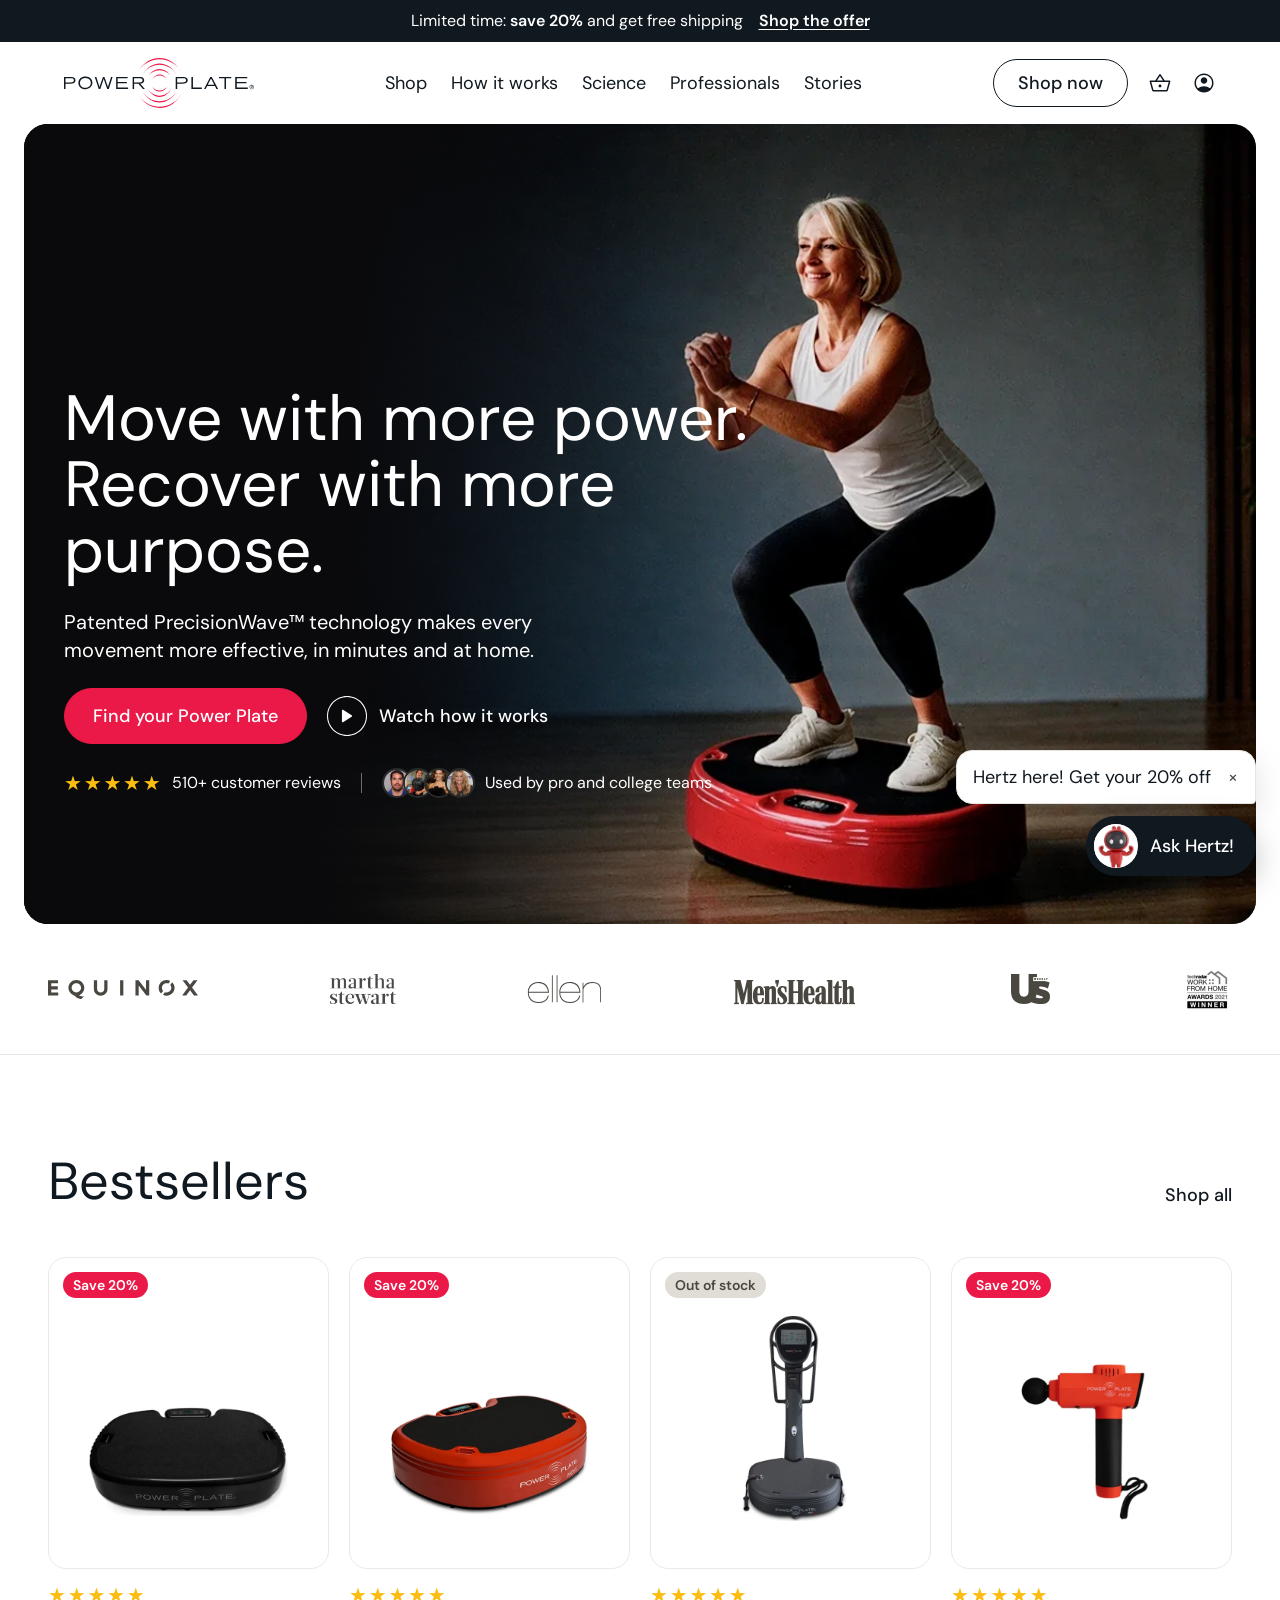
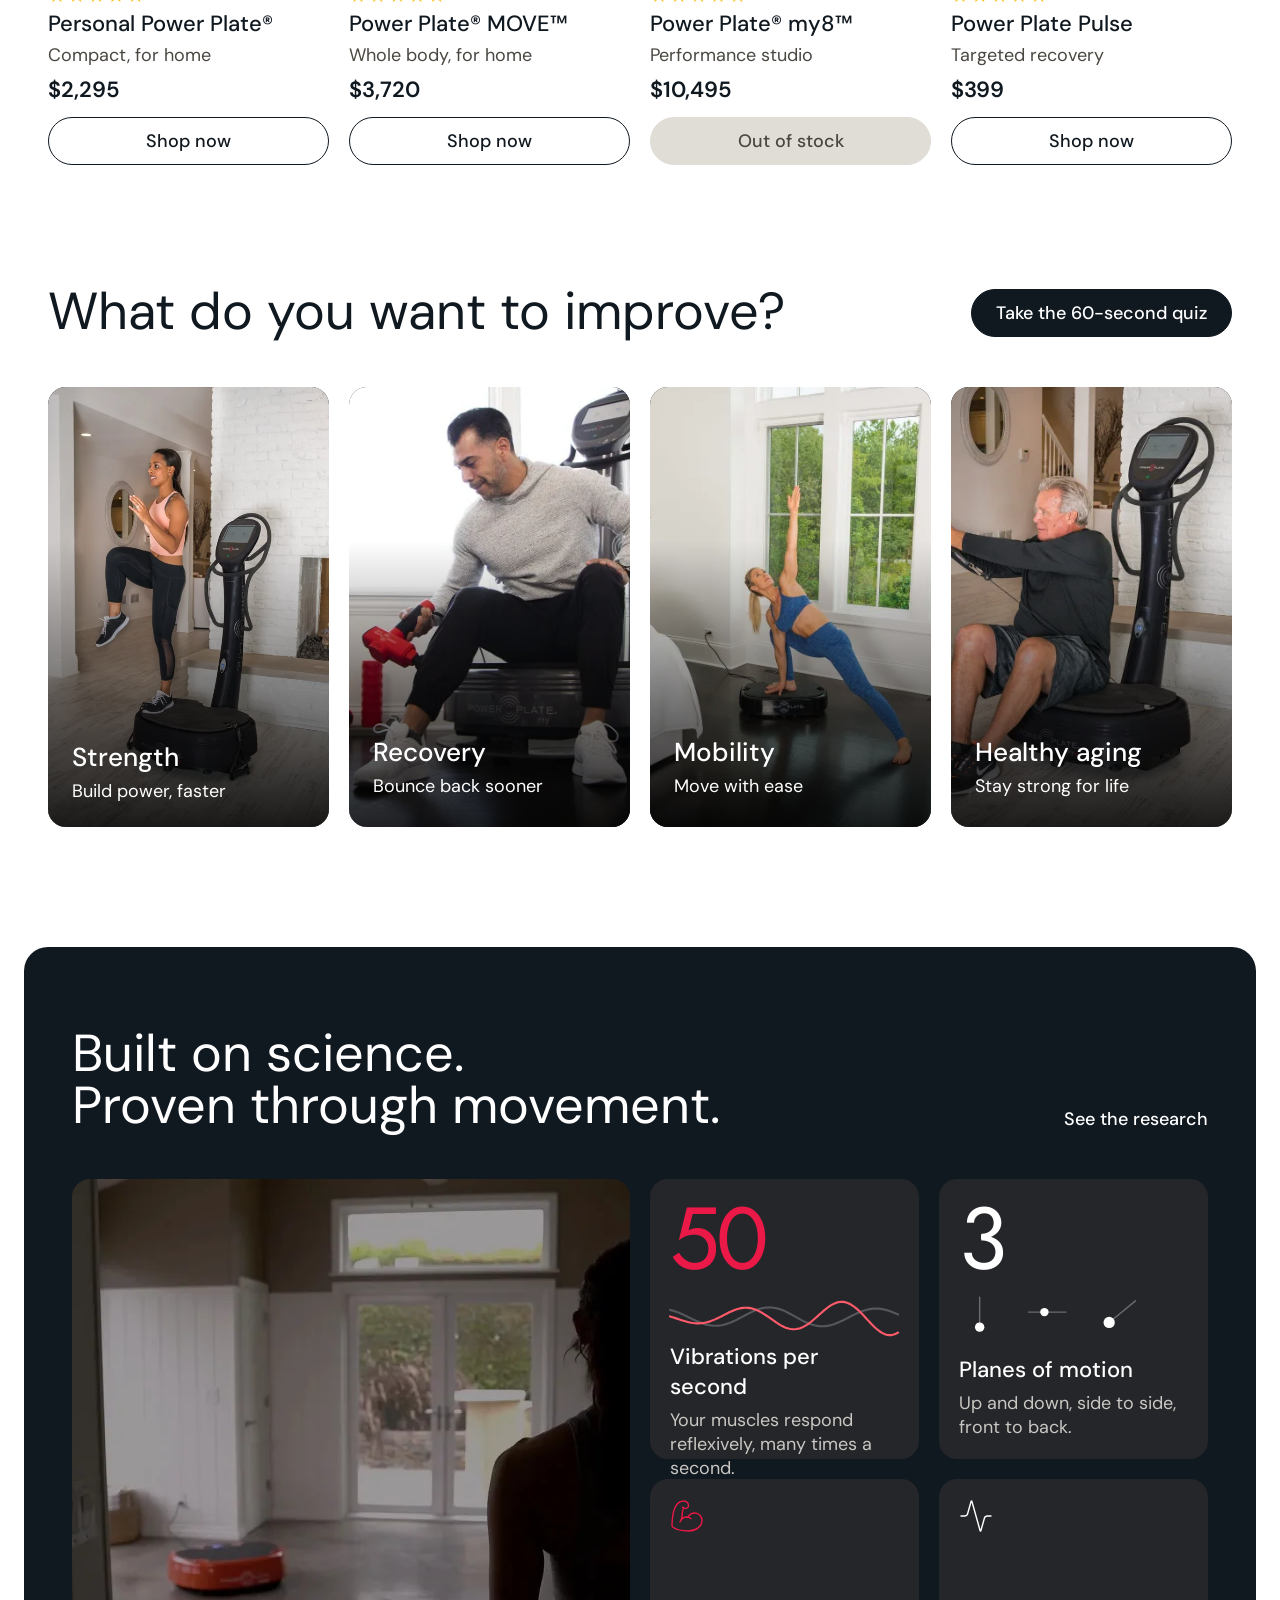
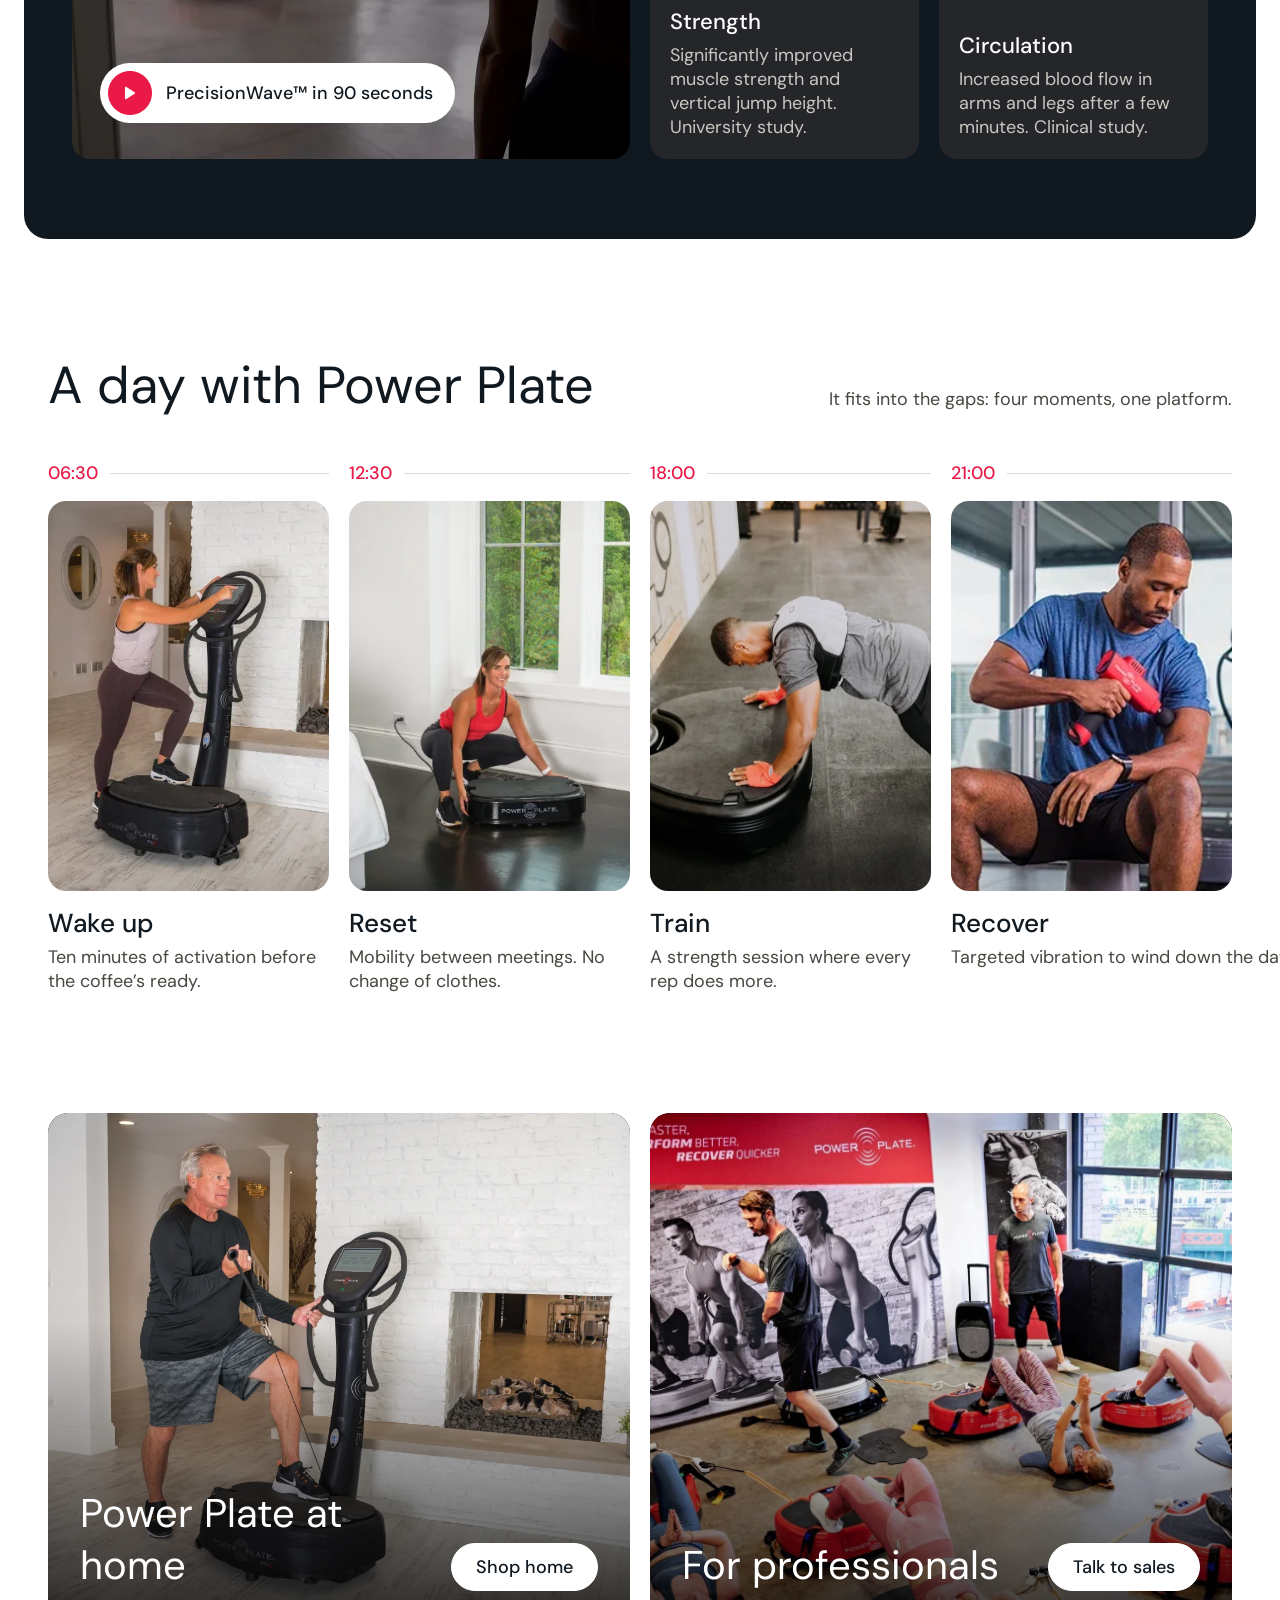
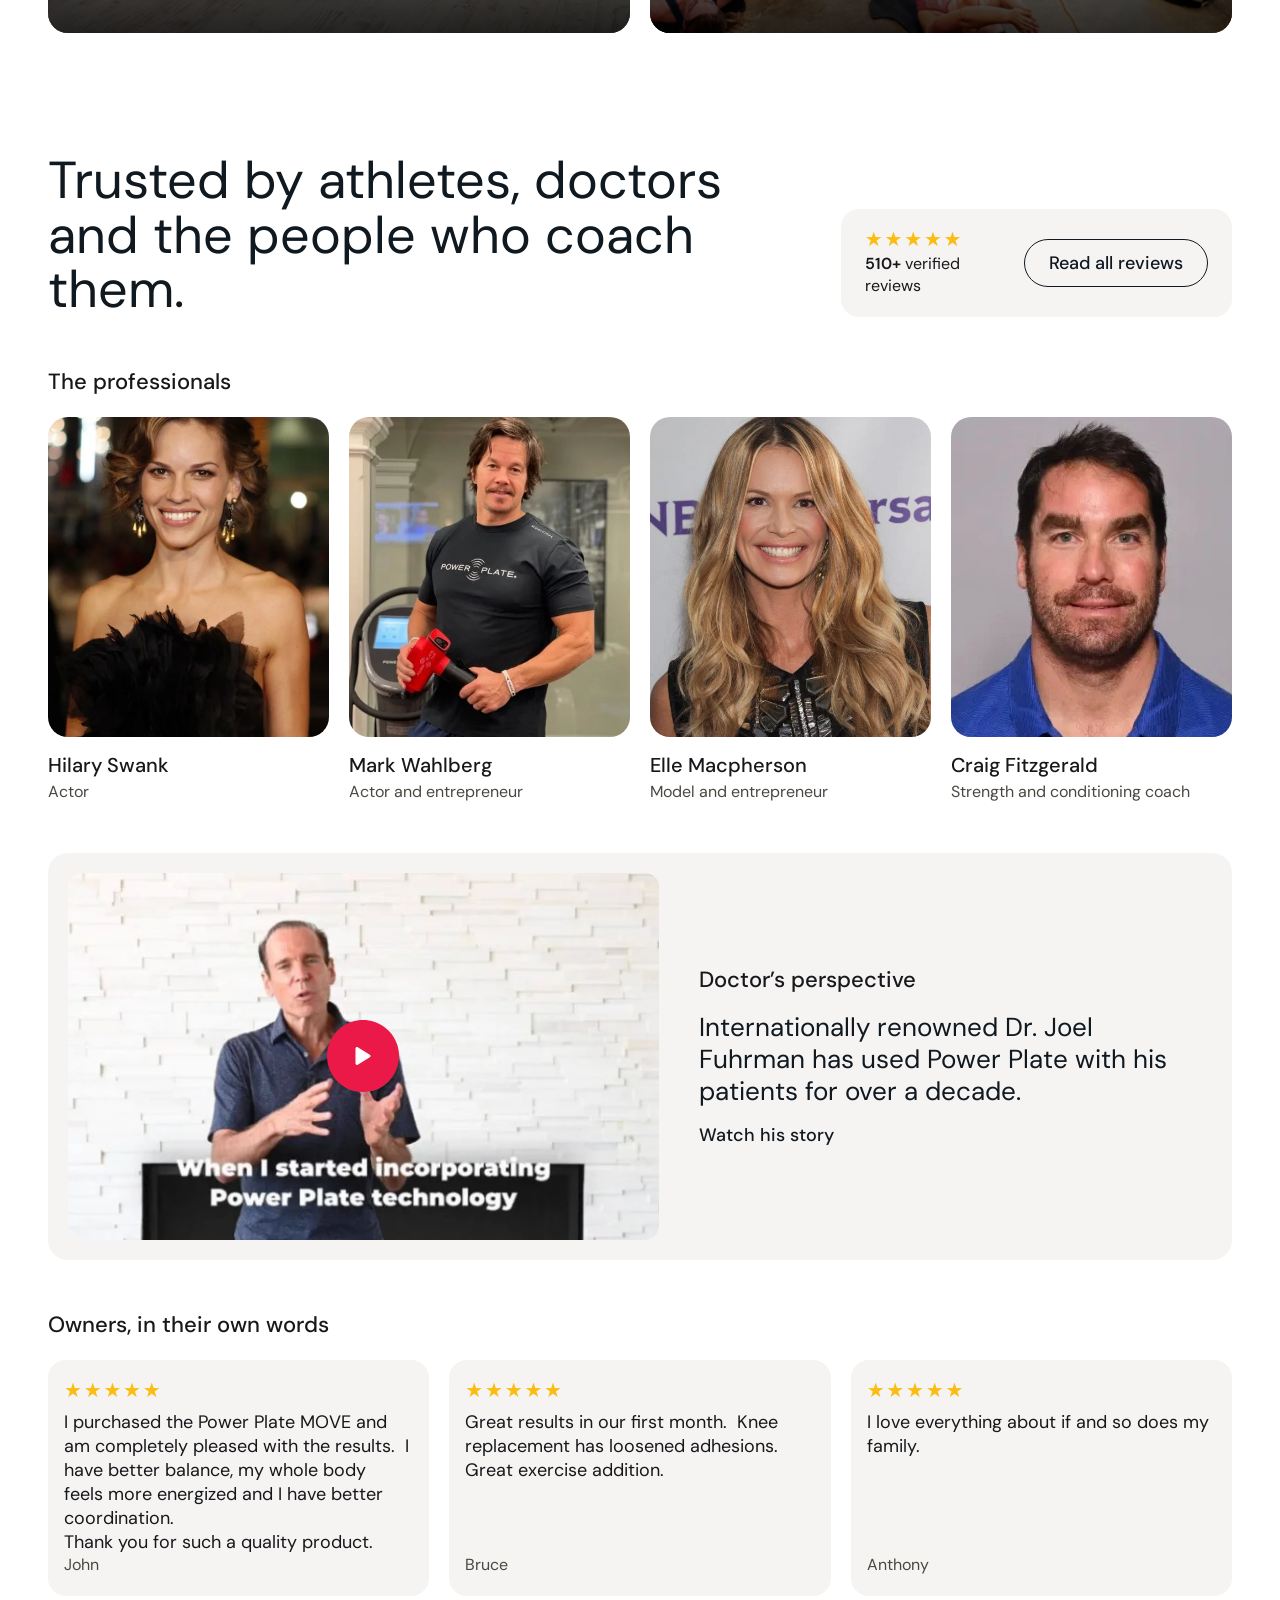
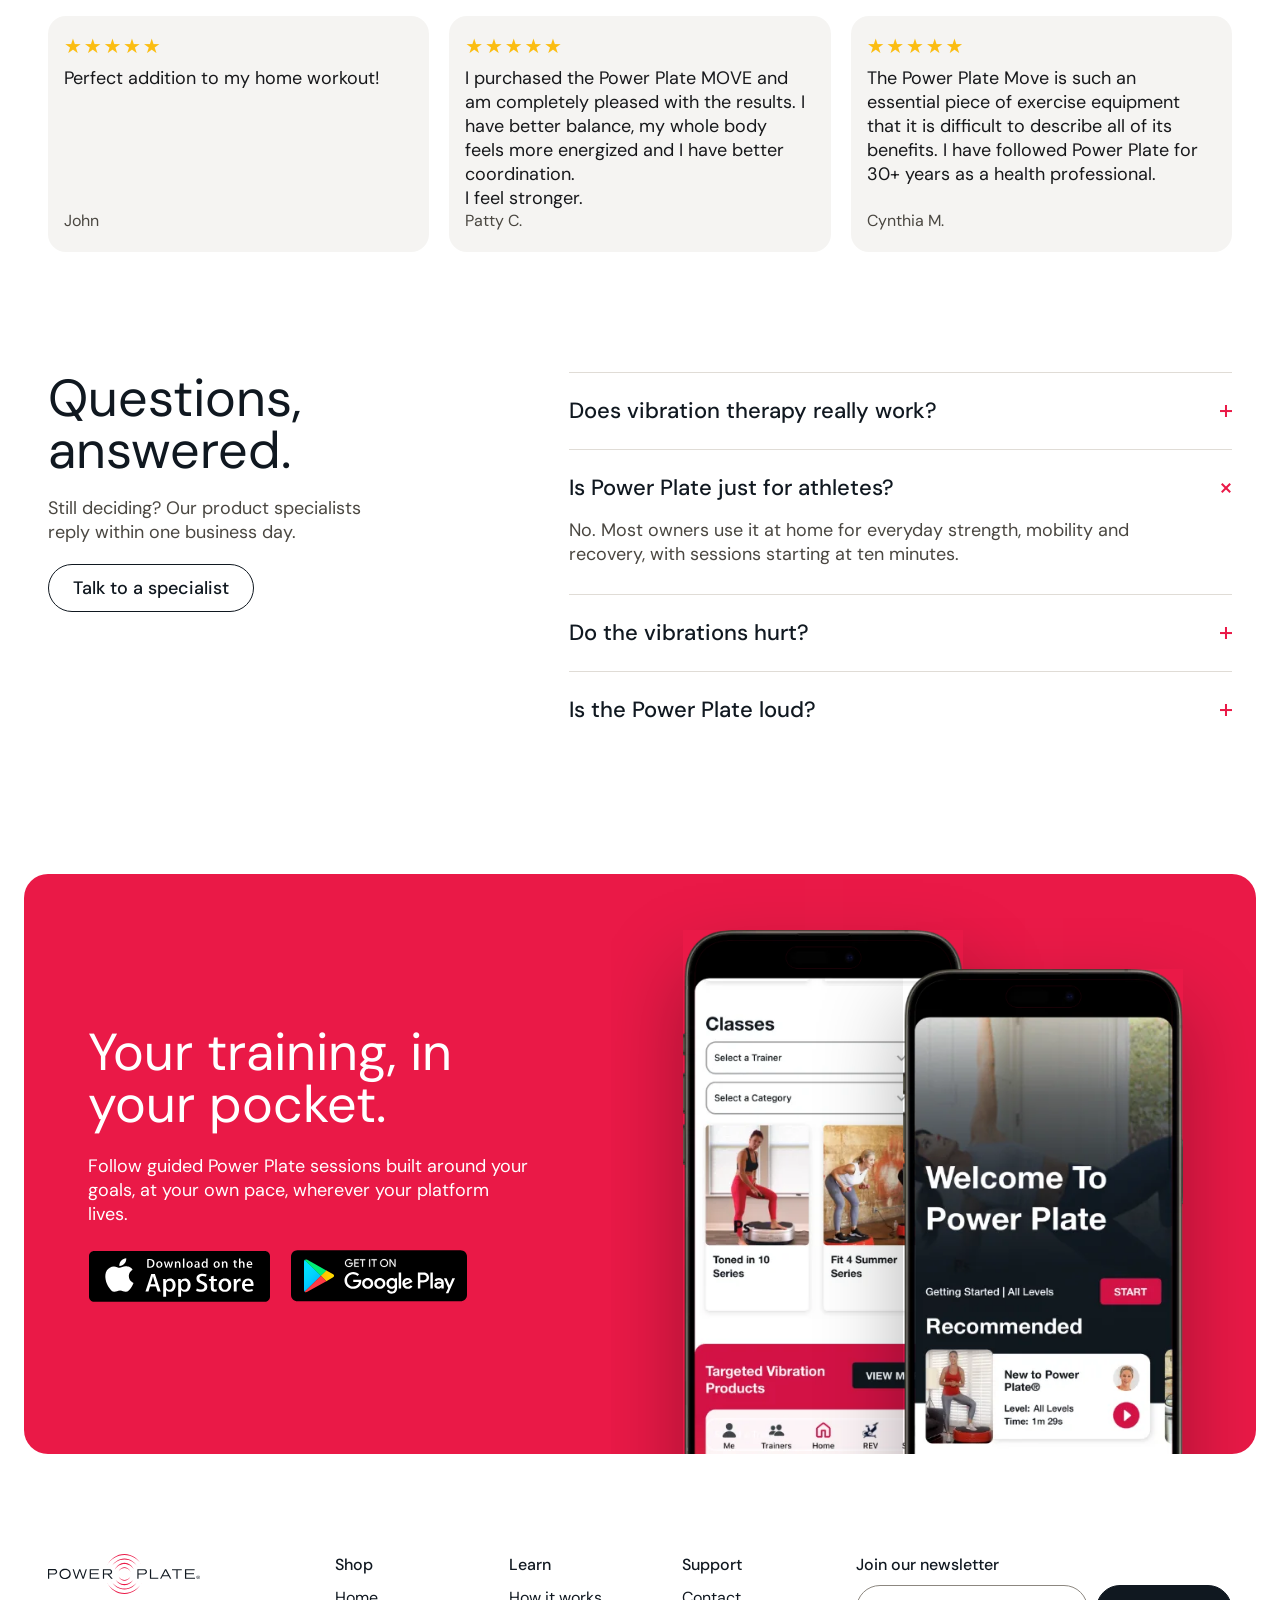
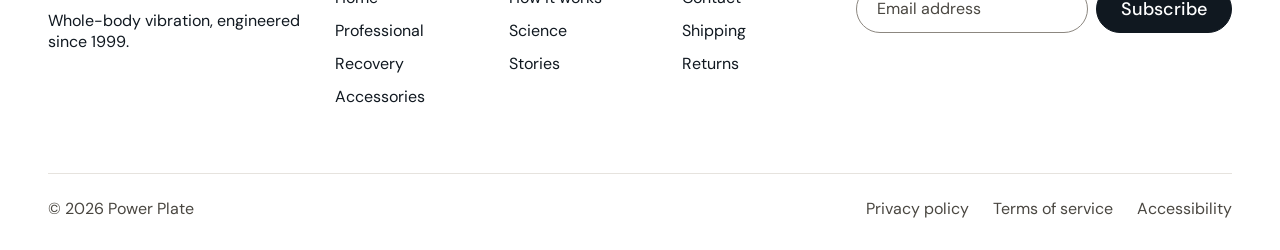
==== commit 43a0bc3d: "Keep the concept site out of search results (noindex on every page) Co-Authored-By: Claude Opus 5.5 " ====
--- a/classic/index.html
+++ b/classic/index.html
@@ -3,6 +3,7 @@
 <head>
 <meta charset="utf-8">
 <meta name="viewport" content="width=device-width, initial-scale=1">
+<meta name="robots" content="noindex, nofollow, noarchive">
 <title>Power Plate — Classic</title>
 <meta name="description" content="Power Plate homepage concept, classic direction. Patented PrecisionWave™ technology makes every movement more effective, in minutes and at home.">
 <link rel="preconnect" href="https://fonts.googleapis.com">
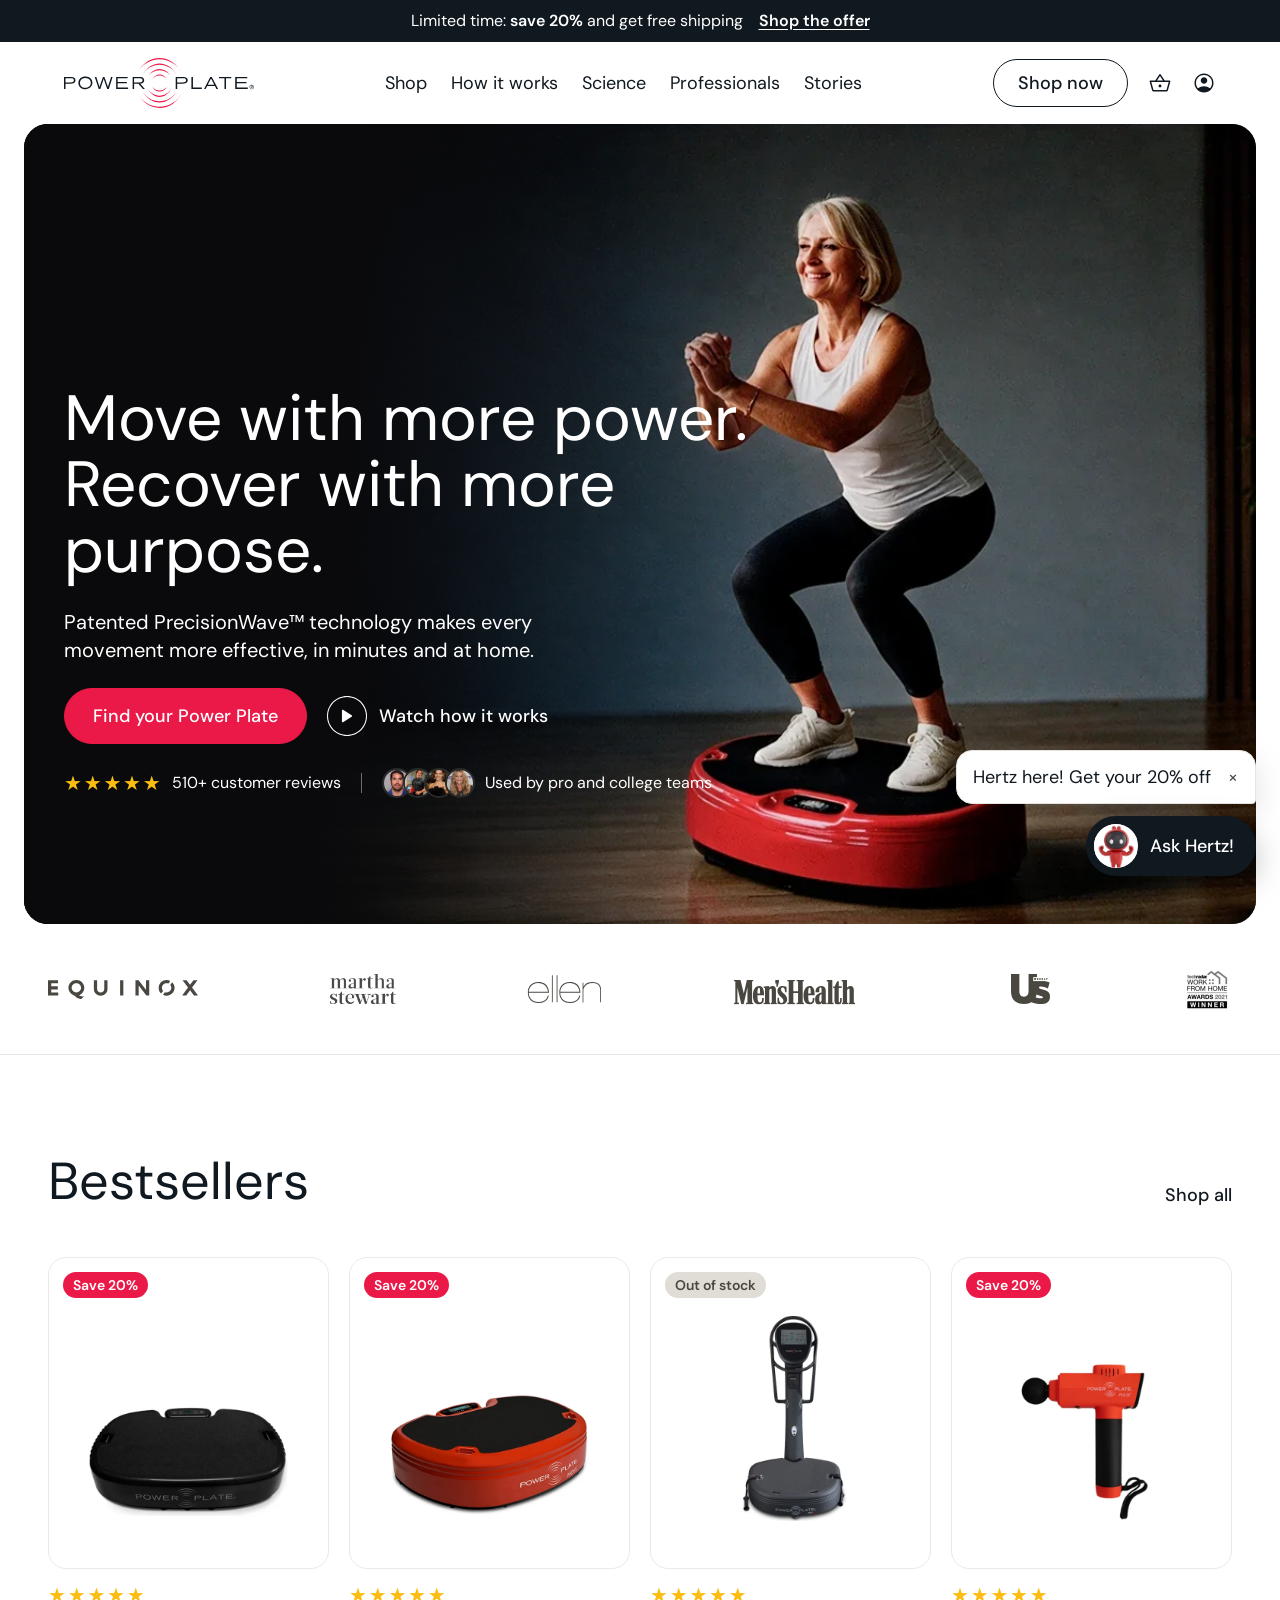
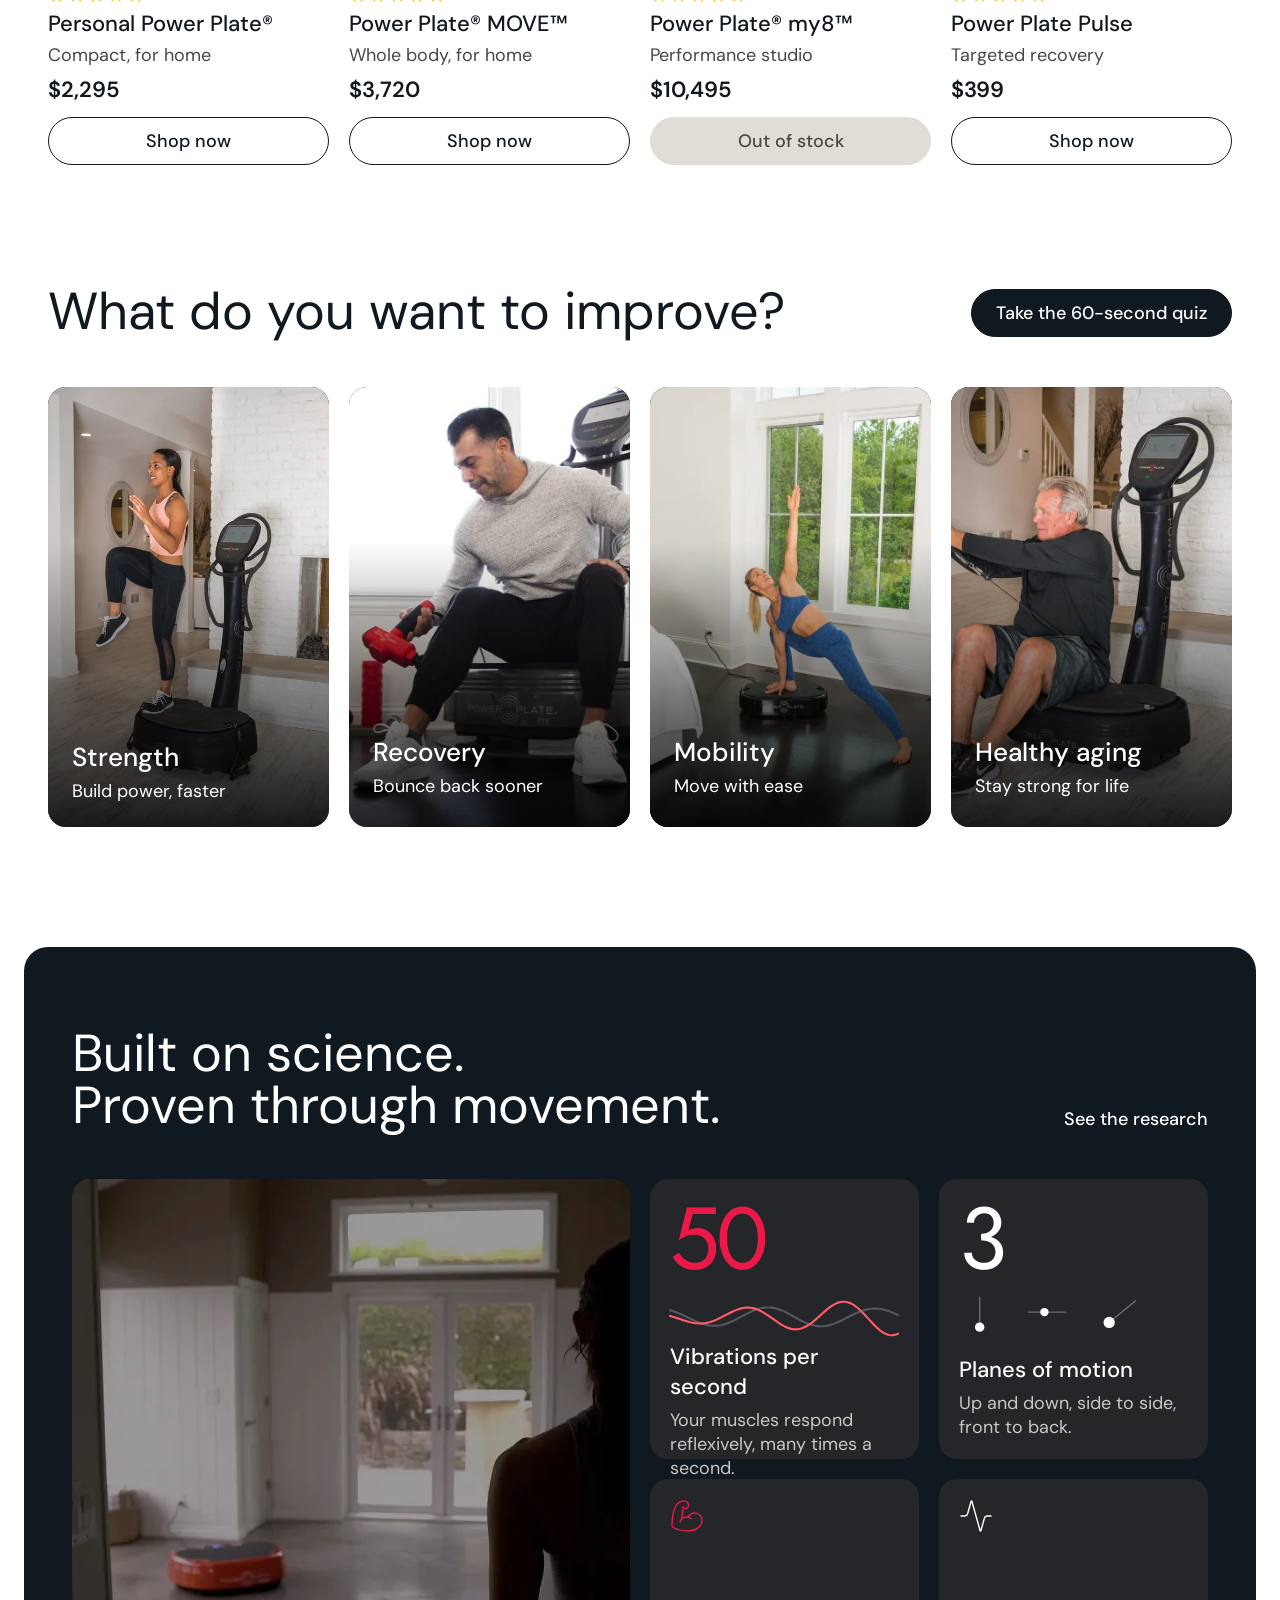
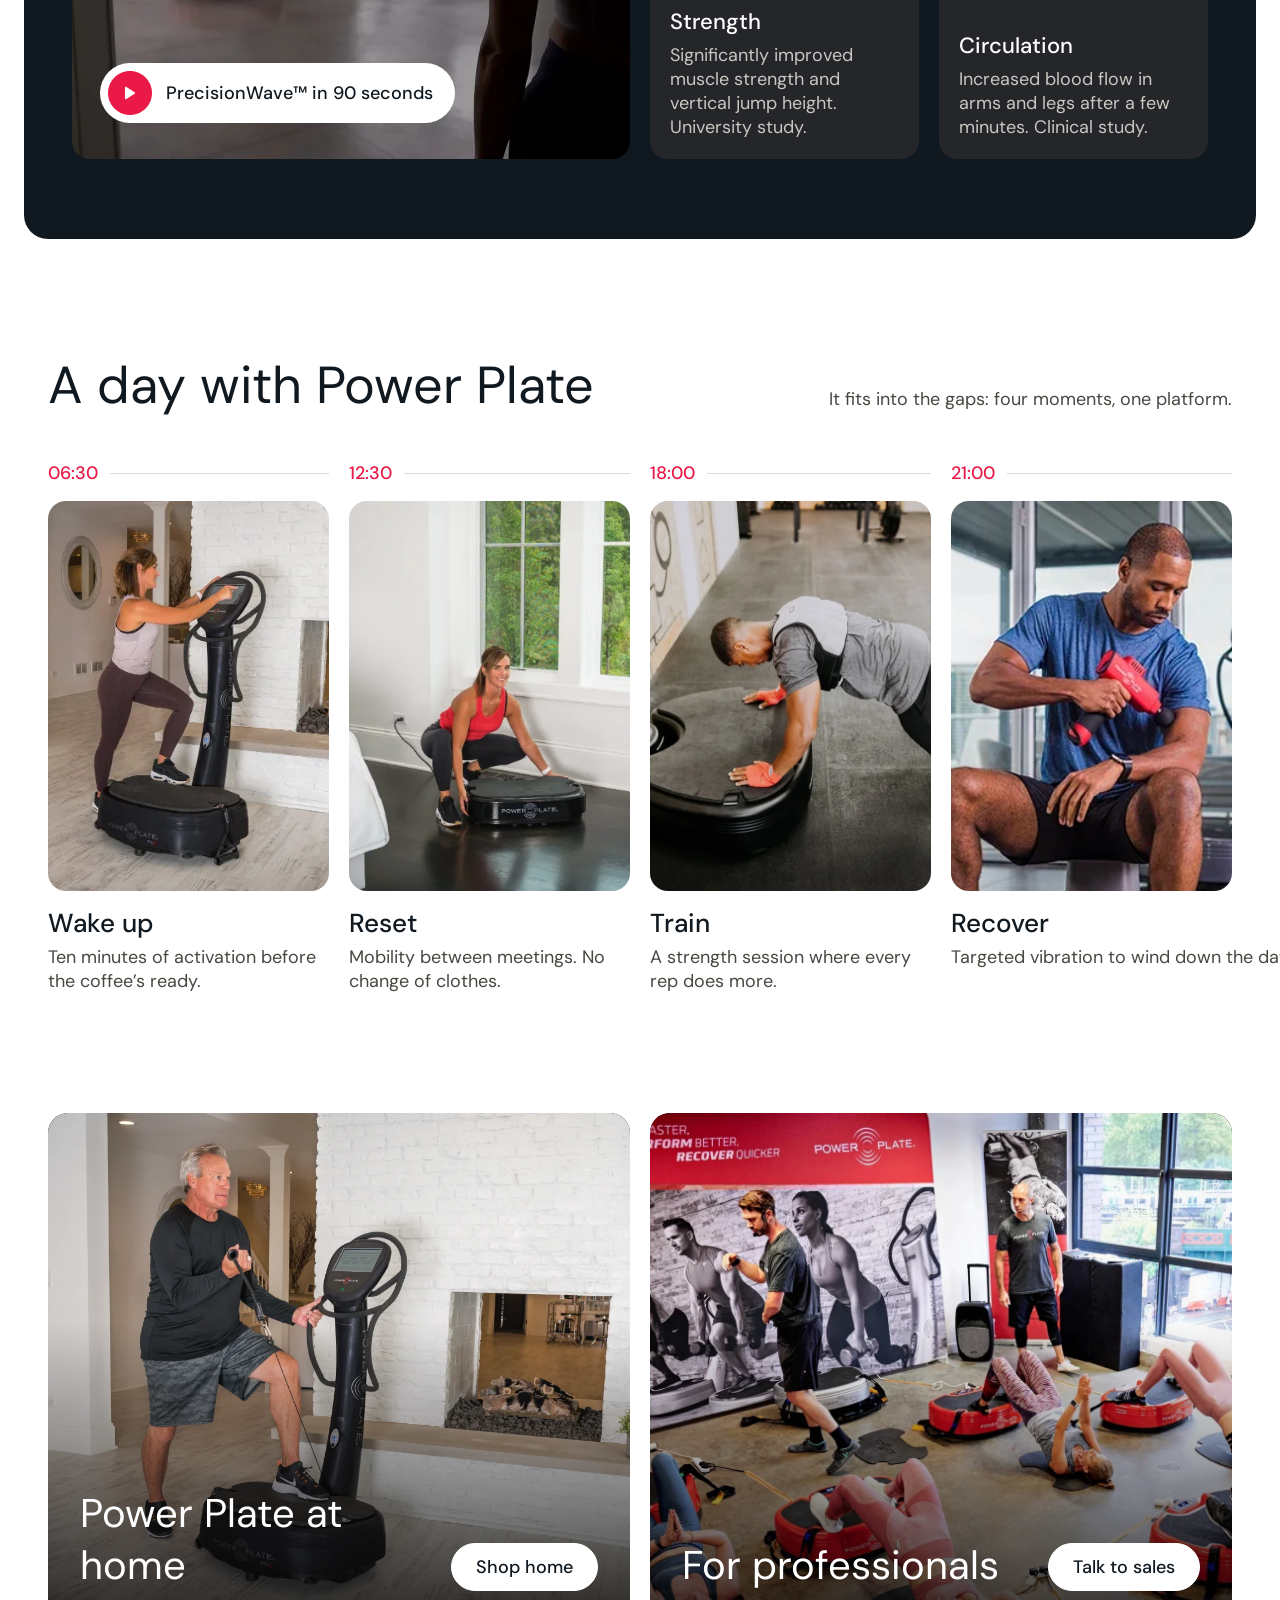
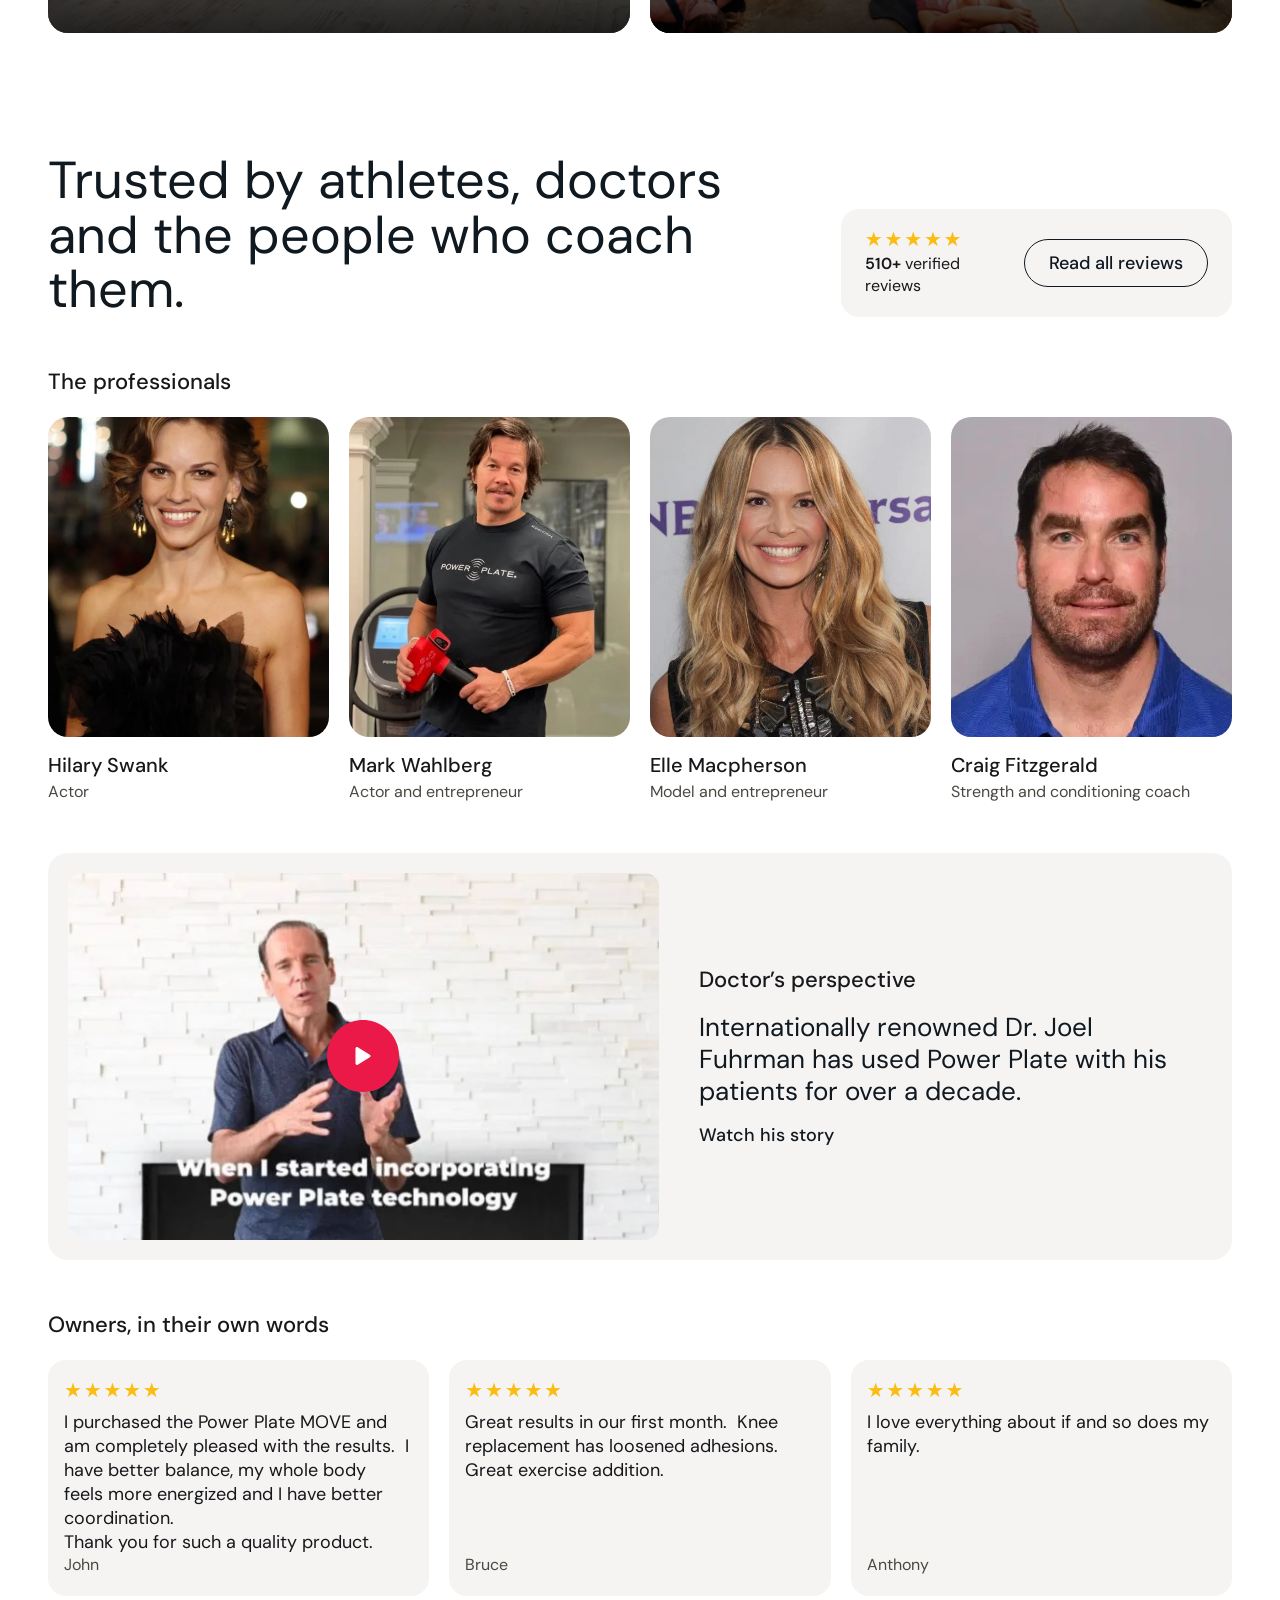
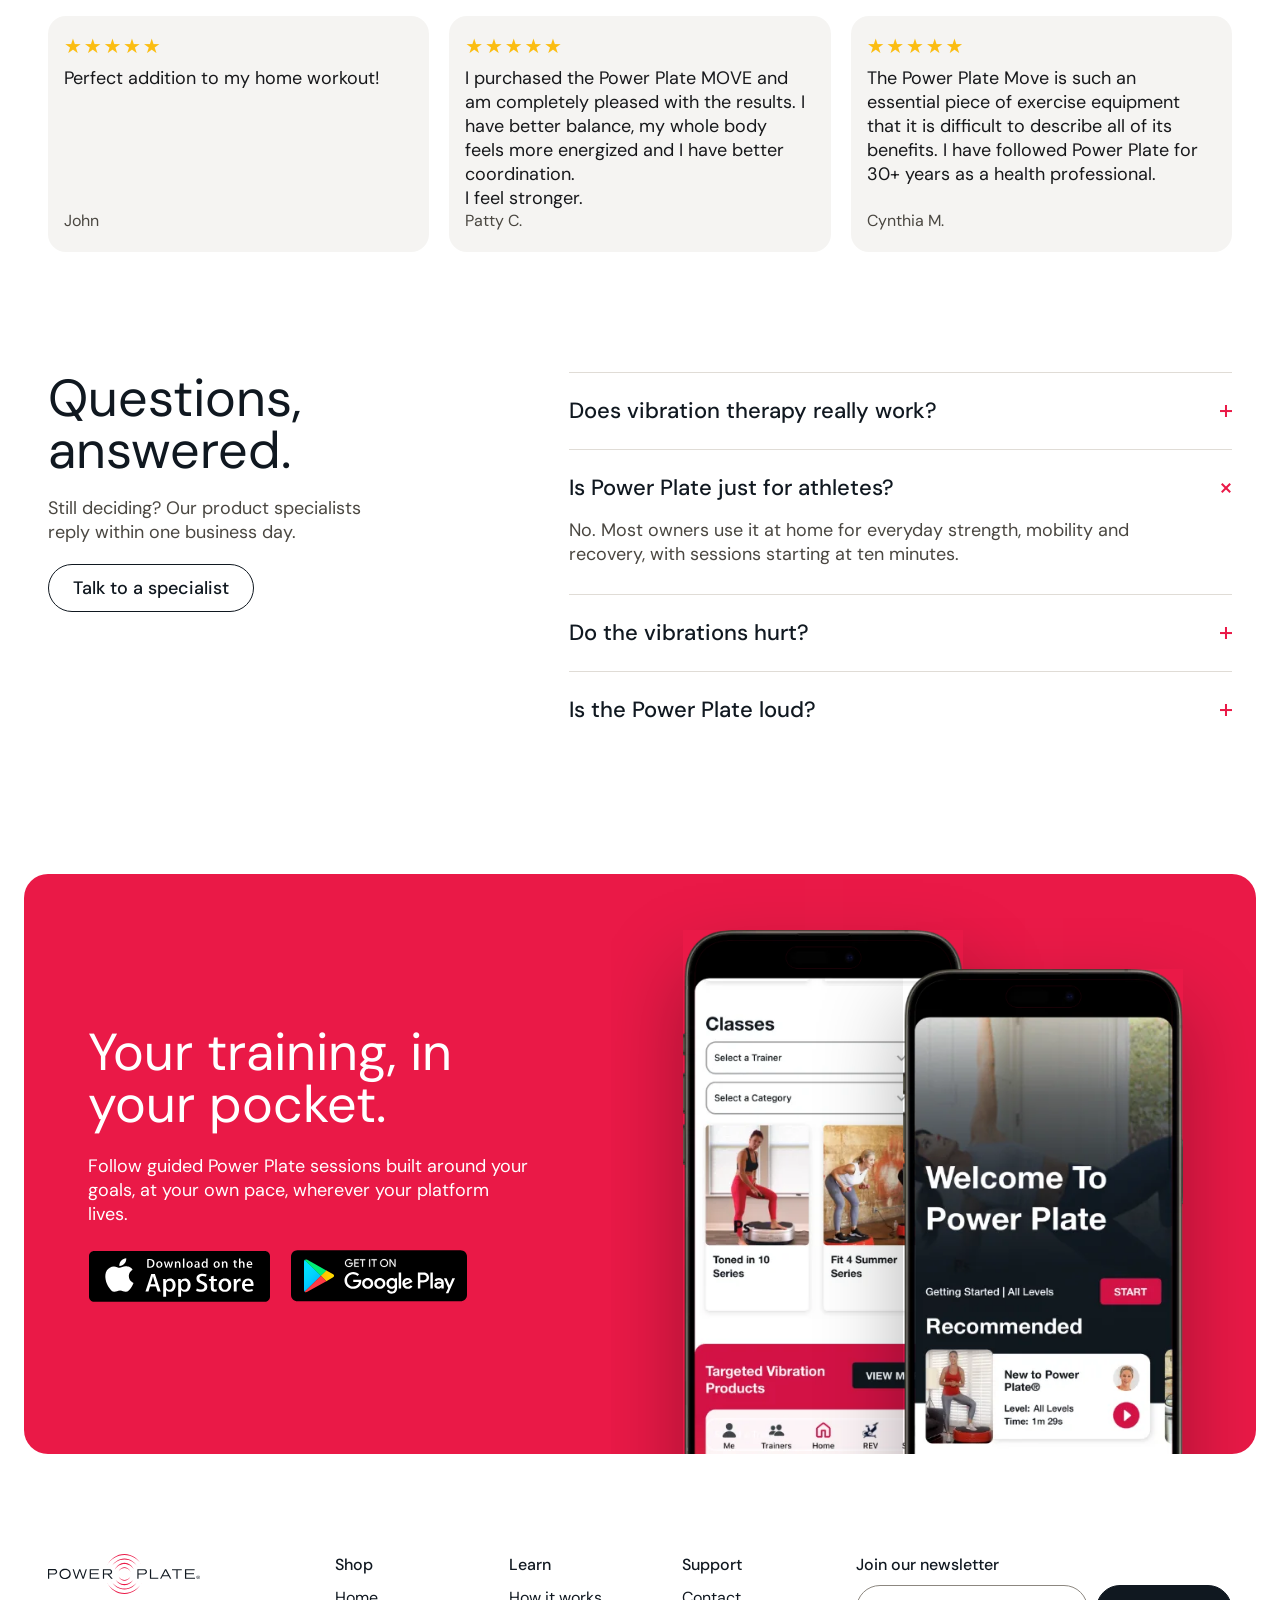
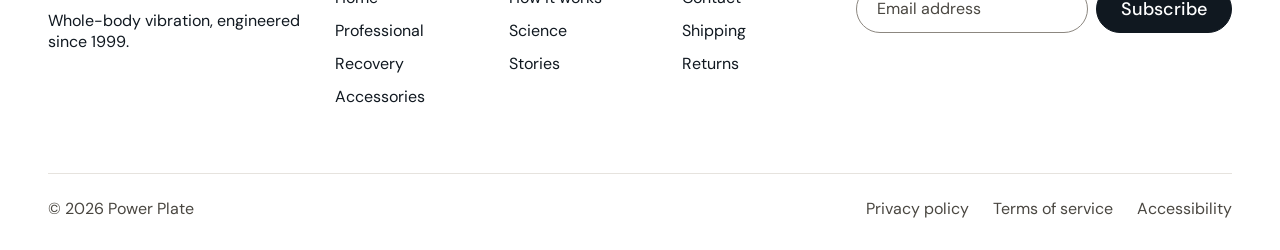
==== commit 3e8bd2bc: "Version CSS and JS links so Cloudflare serves updates right away Co-Authored-By: Claude Opus 5.5 <no" ====
--- a/classic/index.html
+++ b/classic/index.html
@@ -9,7 +9,7 @@
 <link rel="preconnect" href="https://fonts.googleapis.com">
 <link rel="preconnect" href="https://fonts.gstatic.com" crossorigin>
 <link rel="stylesheet" href="https://fonts.googleapis.com/css2?family=DM+Sans:opsz,wght@9..40,400;9..40,500;9..40,600&family=Jost:wght@400&display=swap">
-<link rel="stylesheet" href="assets/css/classic.css">
+<link rel="stylesheet" href="assets/css/classic.css?v=202610191657">
 </head>
 <body>
 <a class="skip" href="#main">Skip to content</a>
@@ -462,6 +462,6 @@
   <div class="hertz__log" role="log" aria-live="polite" data-hertz-log></div>
 </section>
 
-<script src="assets/js/classic.js" defer></script>
+<script src="assets/js/classic.js?v=202610191657" defer></script>
 </body>
 </html>
--- a/classic/assets/css/classic.css
+++ b/classic/assets/css/classic.css
@@ -339,6 +339,7 @@
   display: flex; align-items: center; gap: 4px; padding: 4px 4px 4px 16px; border: 1px solid var(--line-soft);
   border-radius: 16px 16px 4px 16px; background: var(--white); filter: drop-shadow(0 10px 15px rgba(0, 0, 0, .12));
 }
+.chat__offer[hidden] { display: none; }
 .chat__offer-text { padding: 10px 0; font-size: 18px; line-height: 24px; color: var(--black); }
 .chat__offer-close { width: 36px; height: 36px; border-radius: 18px; color: var(--grey); font-size: 18px; }
 .chat__offer-close:hover { background: var(--stone); }
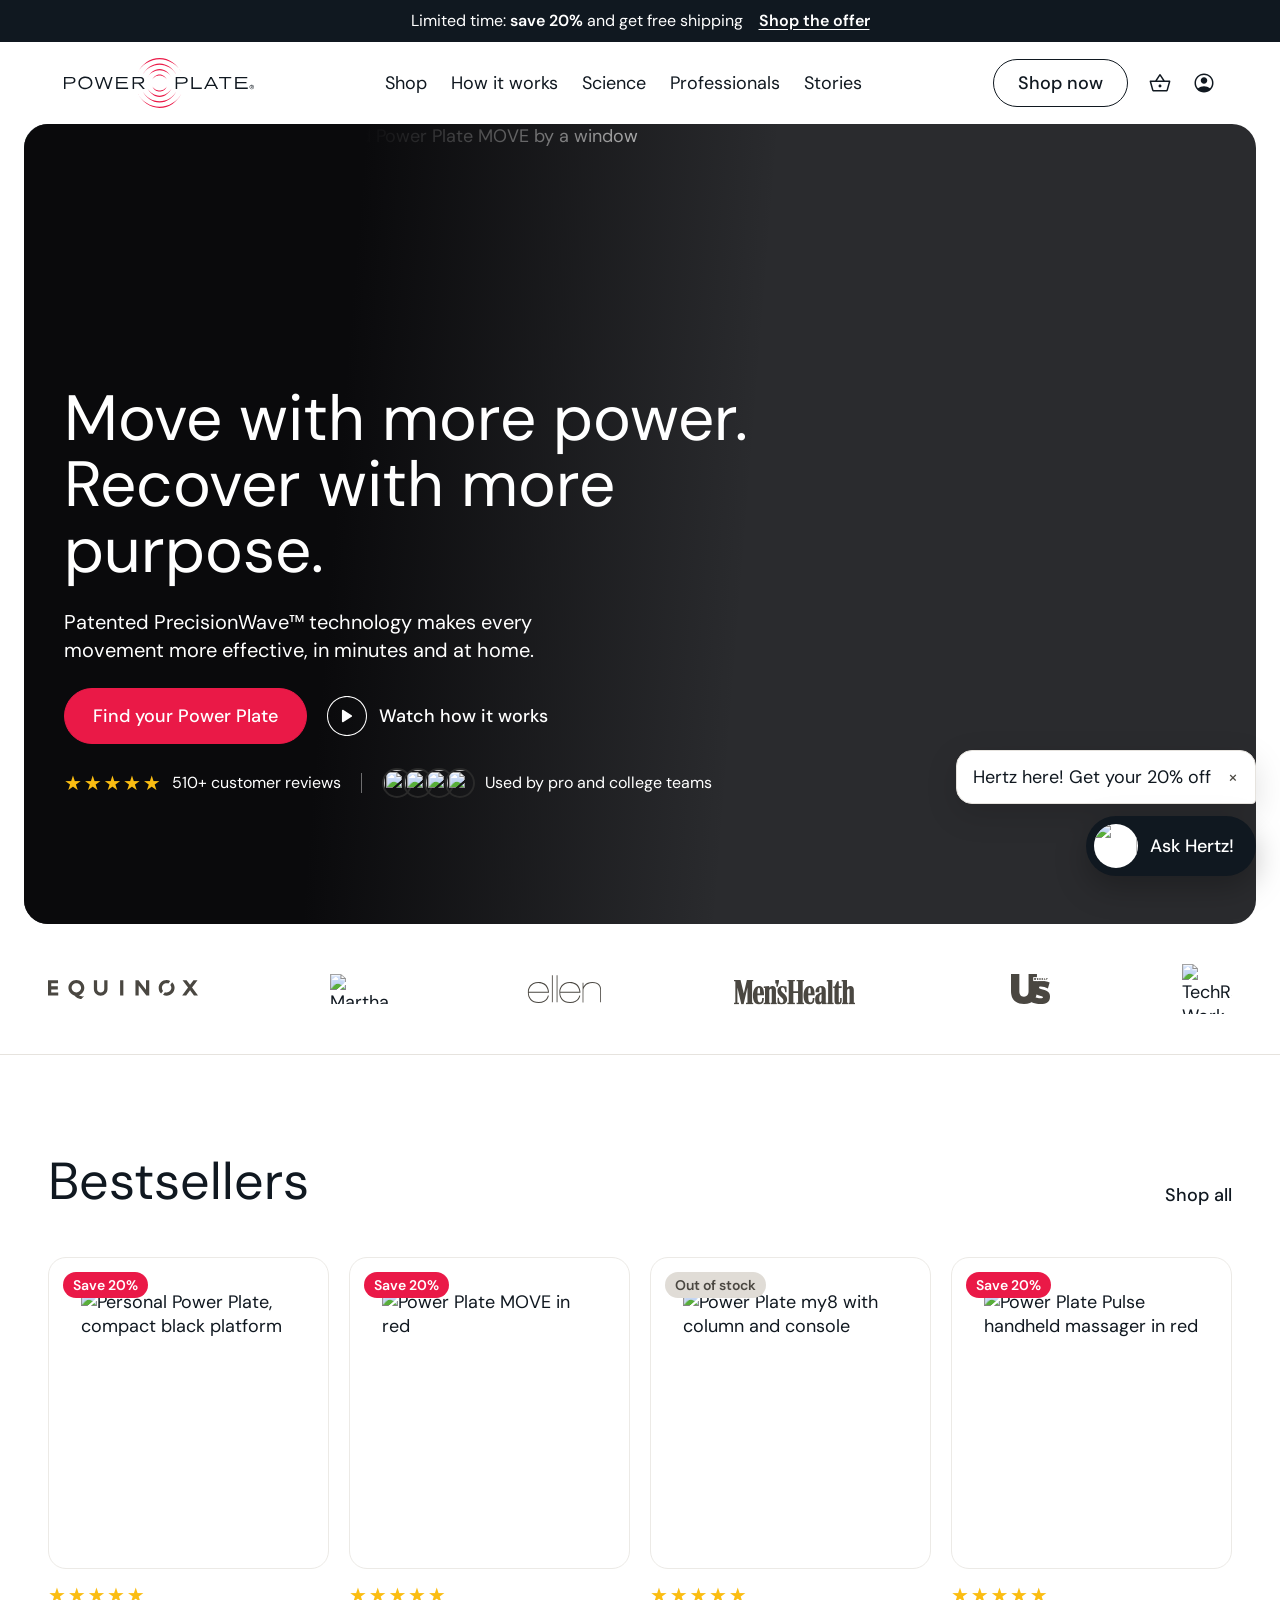
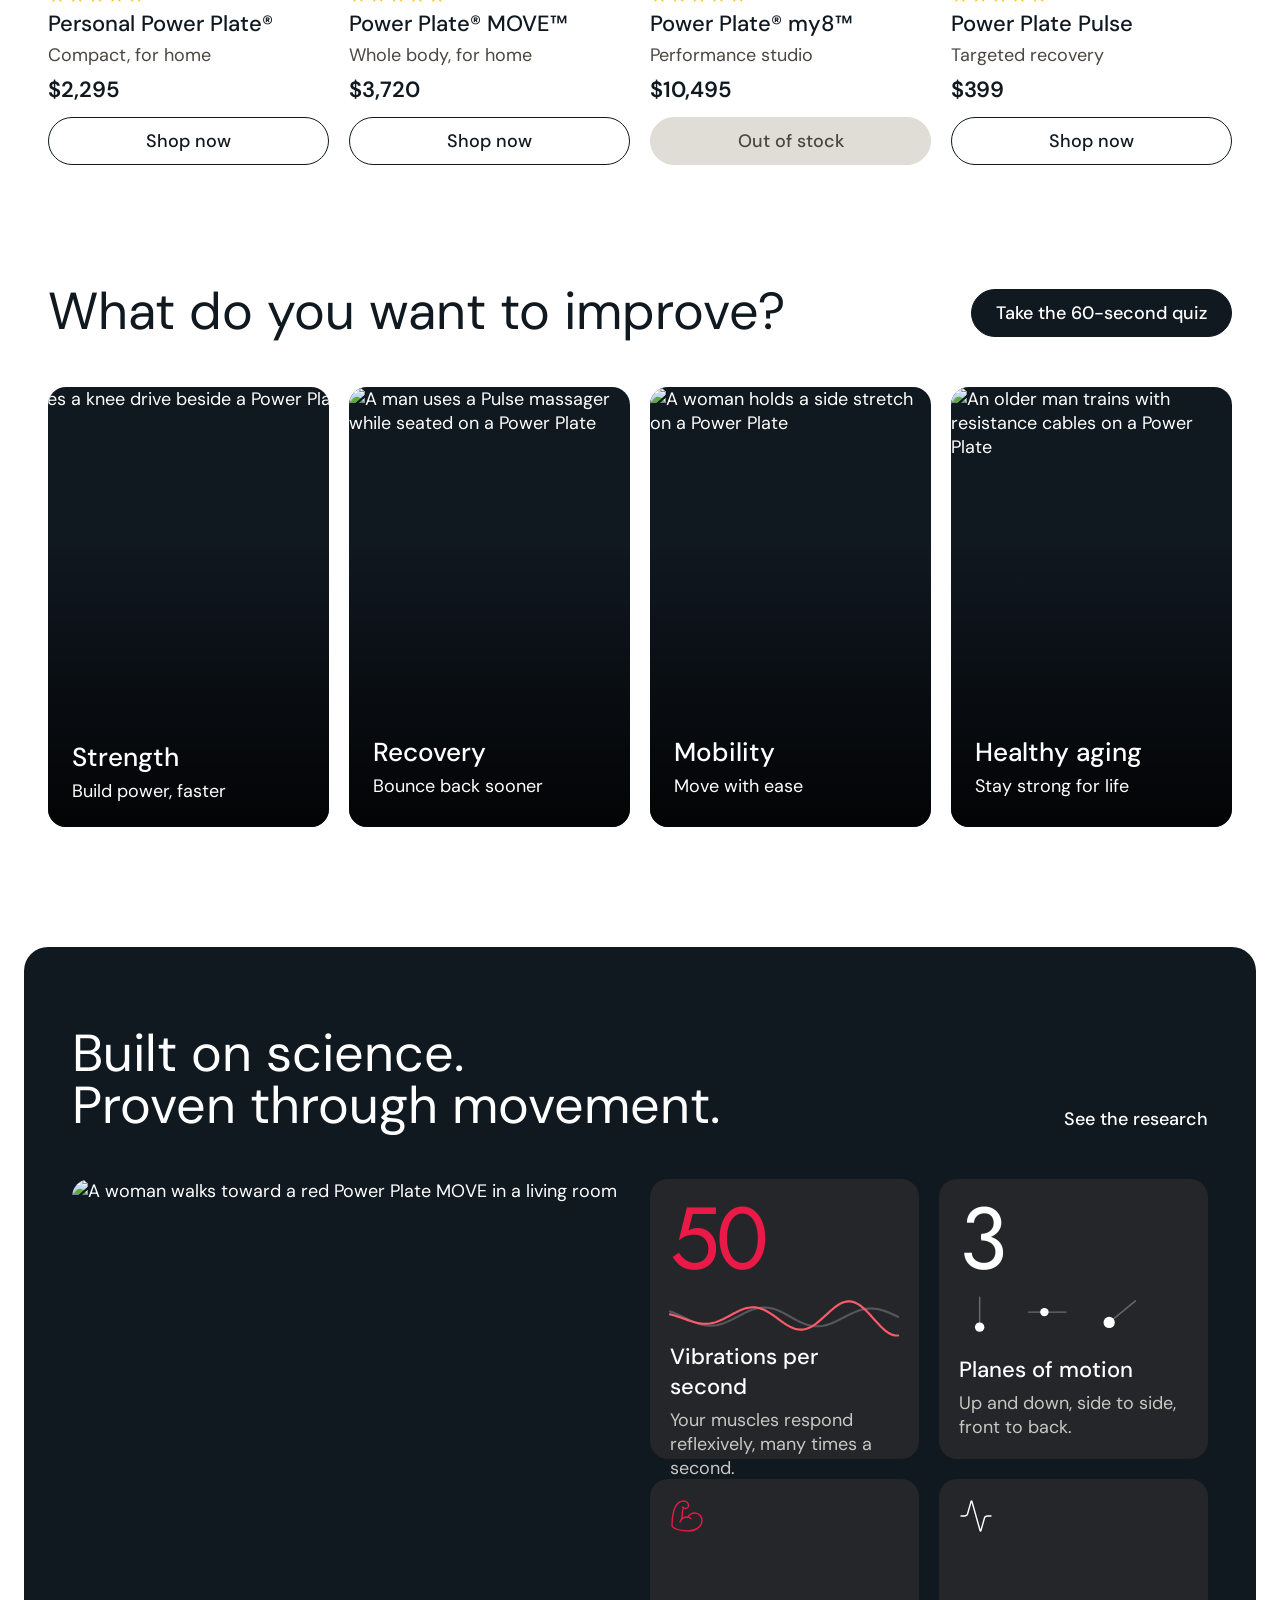
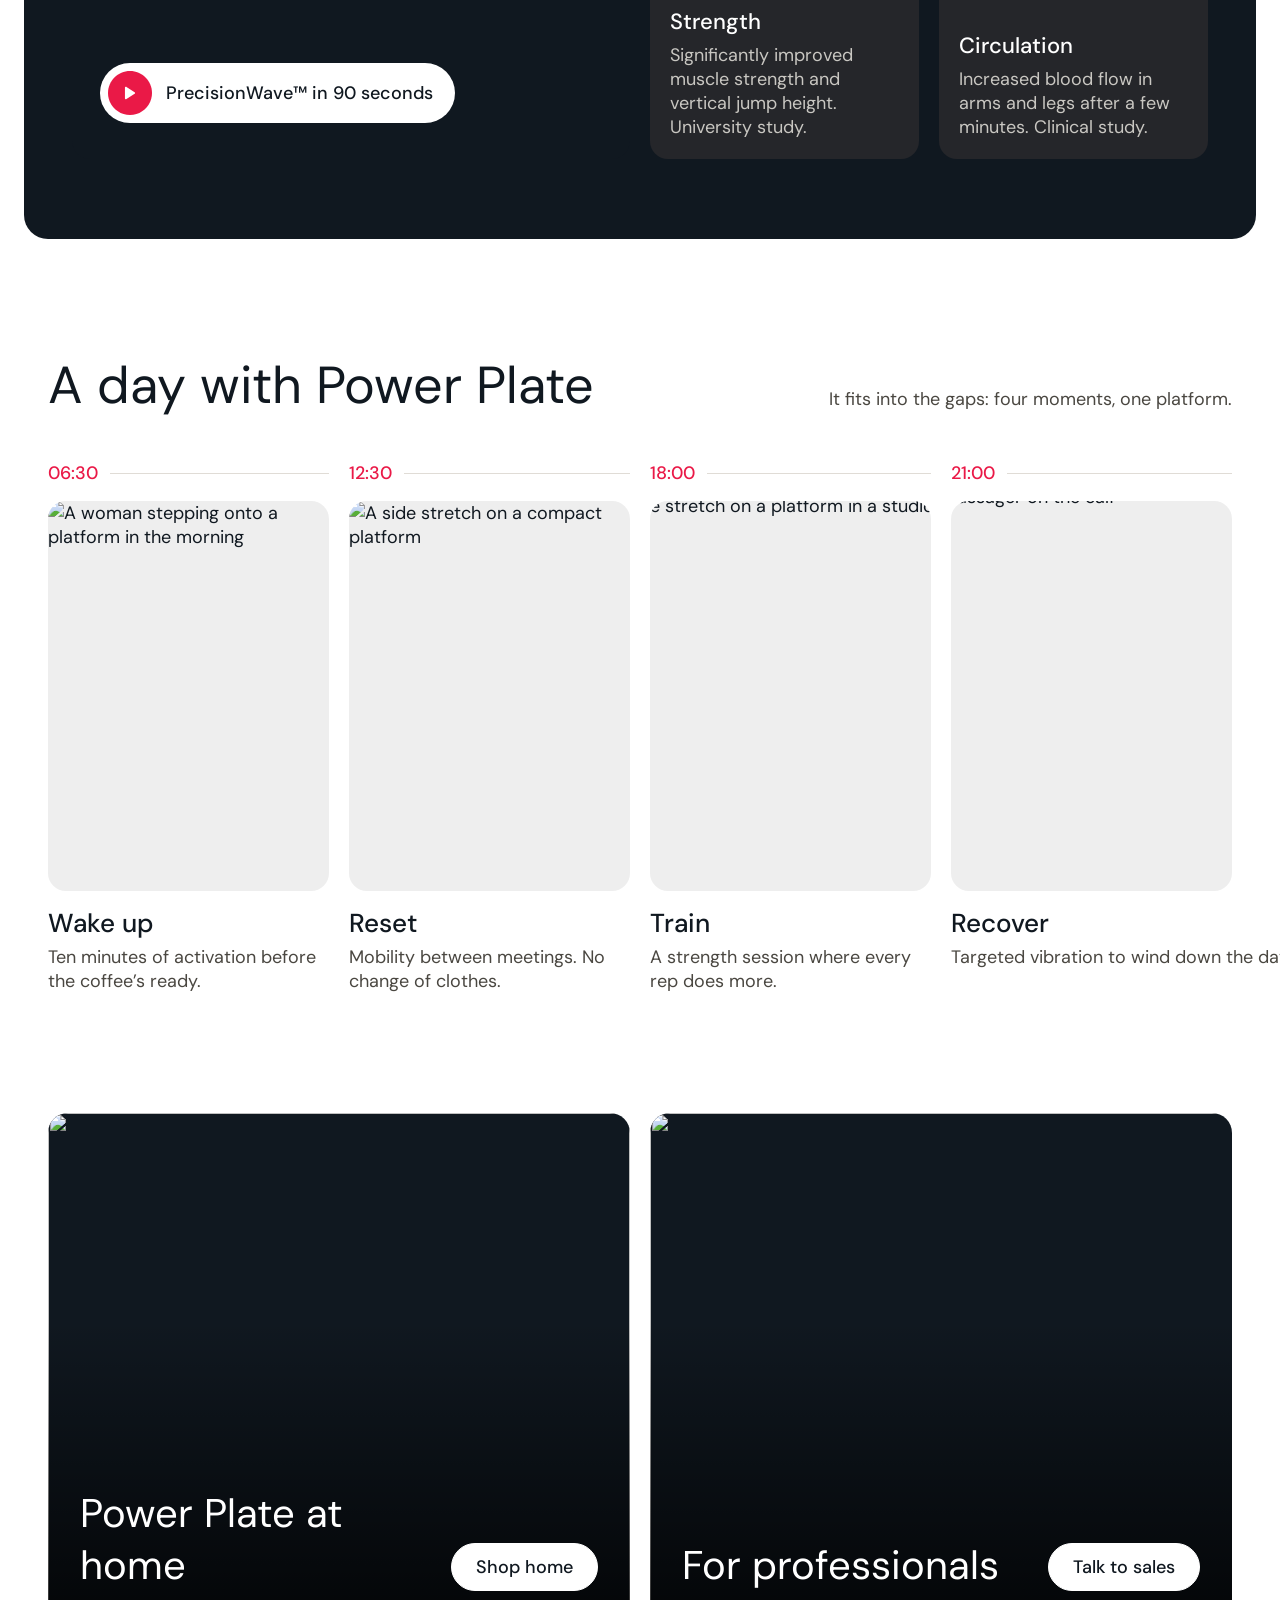
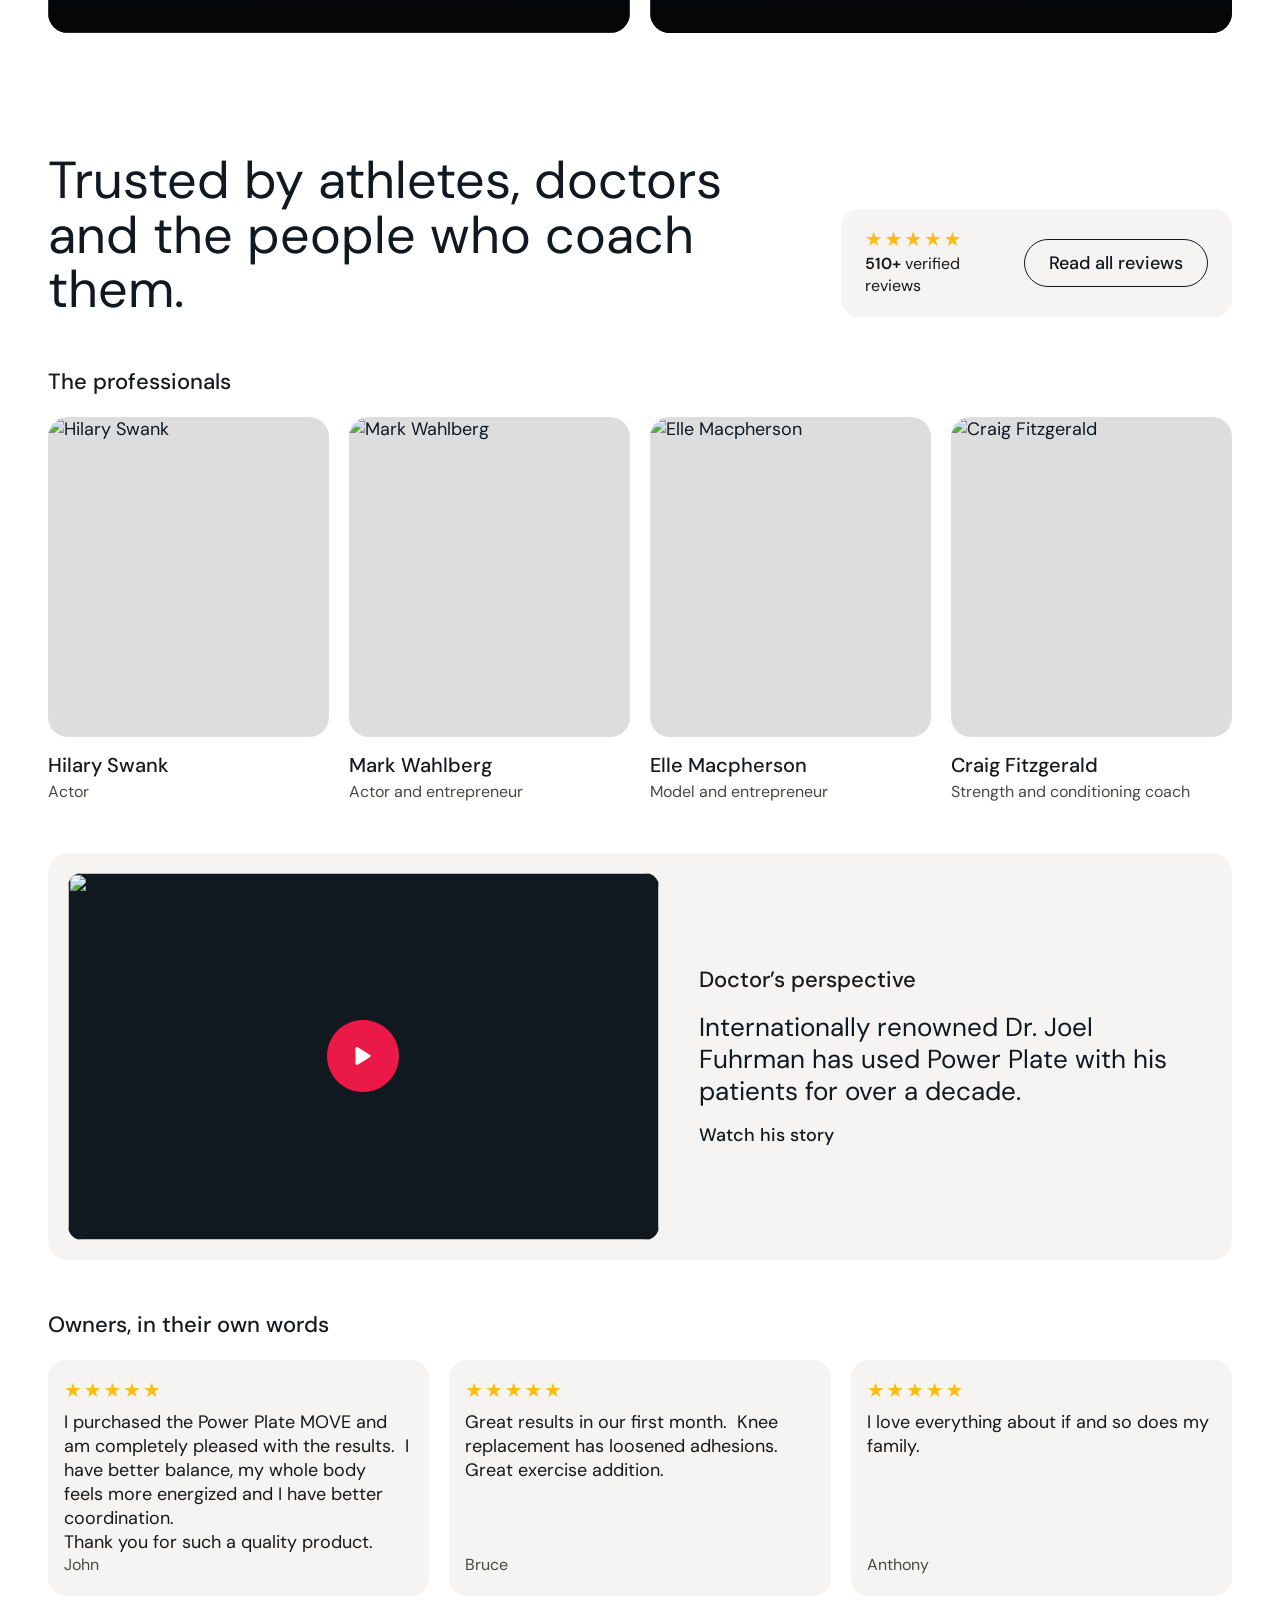
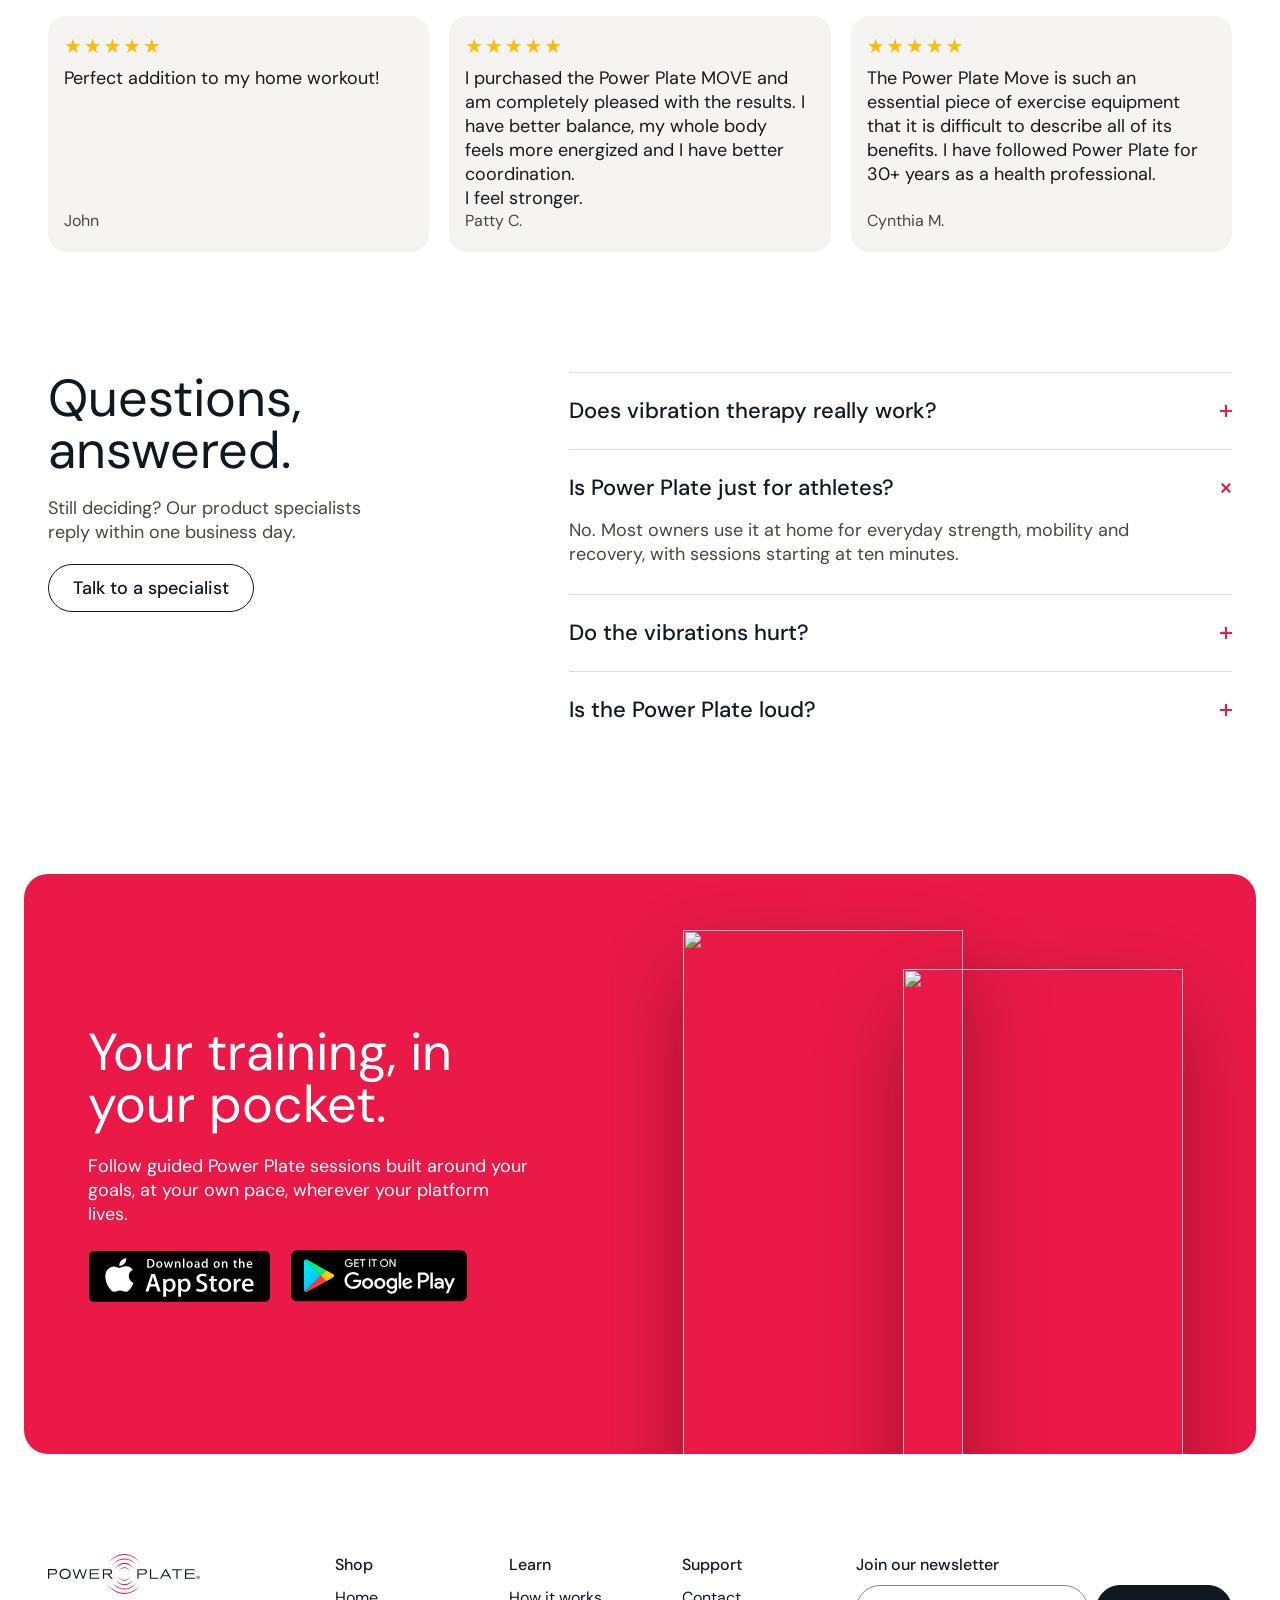
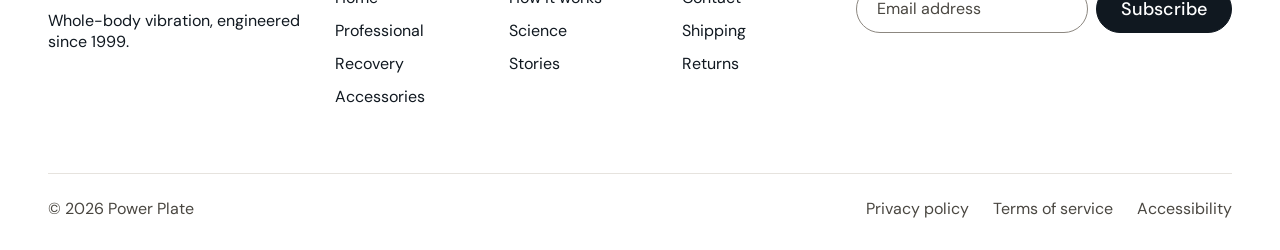
==== commit 273f59ff: "Classic: more interaction - Smooth FAQ open/close - Add to basket with header count and confirmation" ====
--- a/classic/index.html
+++ b/classic/index.html
@@ -9,7 +9,7 @@
 <link rel="preconnect" href="https://fonts.googleapis.com">
 <link rel="preconnect" href="https://fonts.gstatic.com" crossorigin>
 <link rel="stylesheet" href="https://fonts.googleapis.com/css2?family=DM+Sans:opsz,wght@9..40,400;9..40,500;9..40,600&family=Jost:wght@400&display=swap">
-<link rel="stylesheet" href="assets/css/classic.css?v=202610191657">
+<link rel="stylesheet" href="assets/css/classic.css?v=202610191723">
 </head>
 <body>
 <a class="skip" href="#main">Skip to content</a>
@@ -462,6 +462,6 @@
   <div class="hertz__log" role="log" aria-live="polite" data-hertz-log></div>
 </section>
 
-<script src="assets/js/classic.js?v=202610191657" defer></script>
+<script src="assets/js/classic.js?v=202610191723" defer></script>
 </body>
 </html>
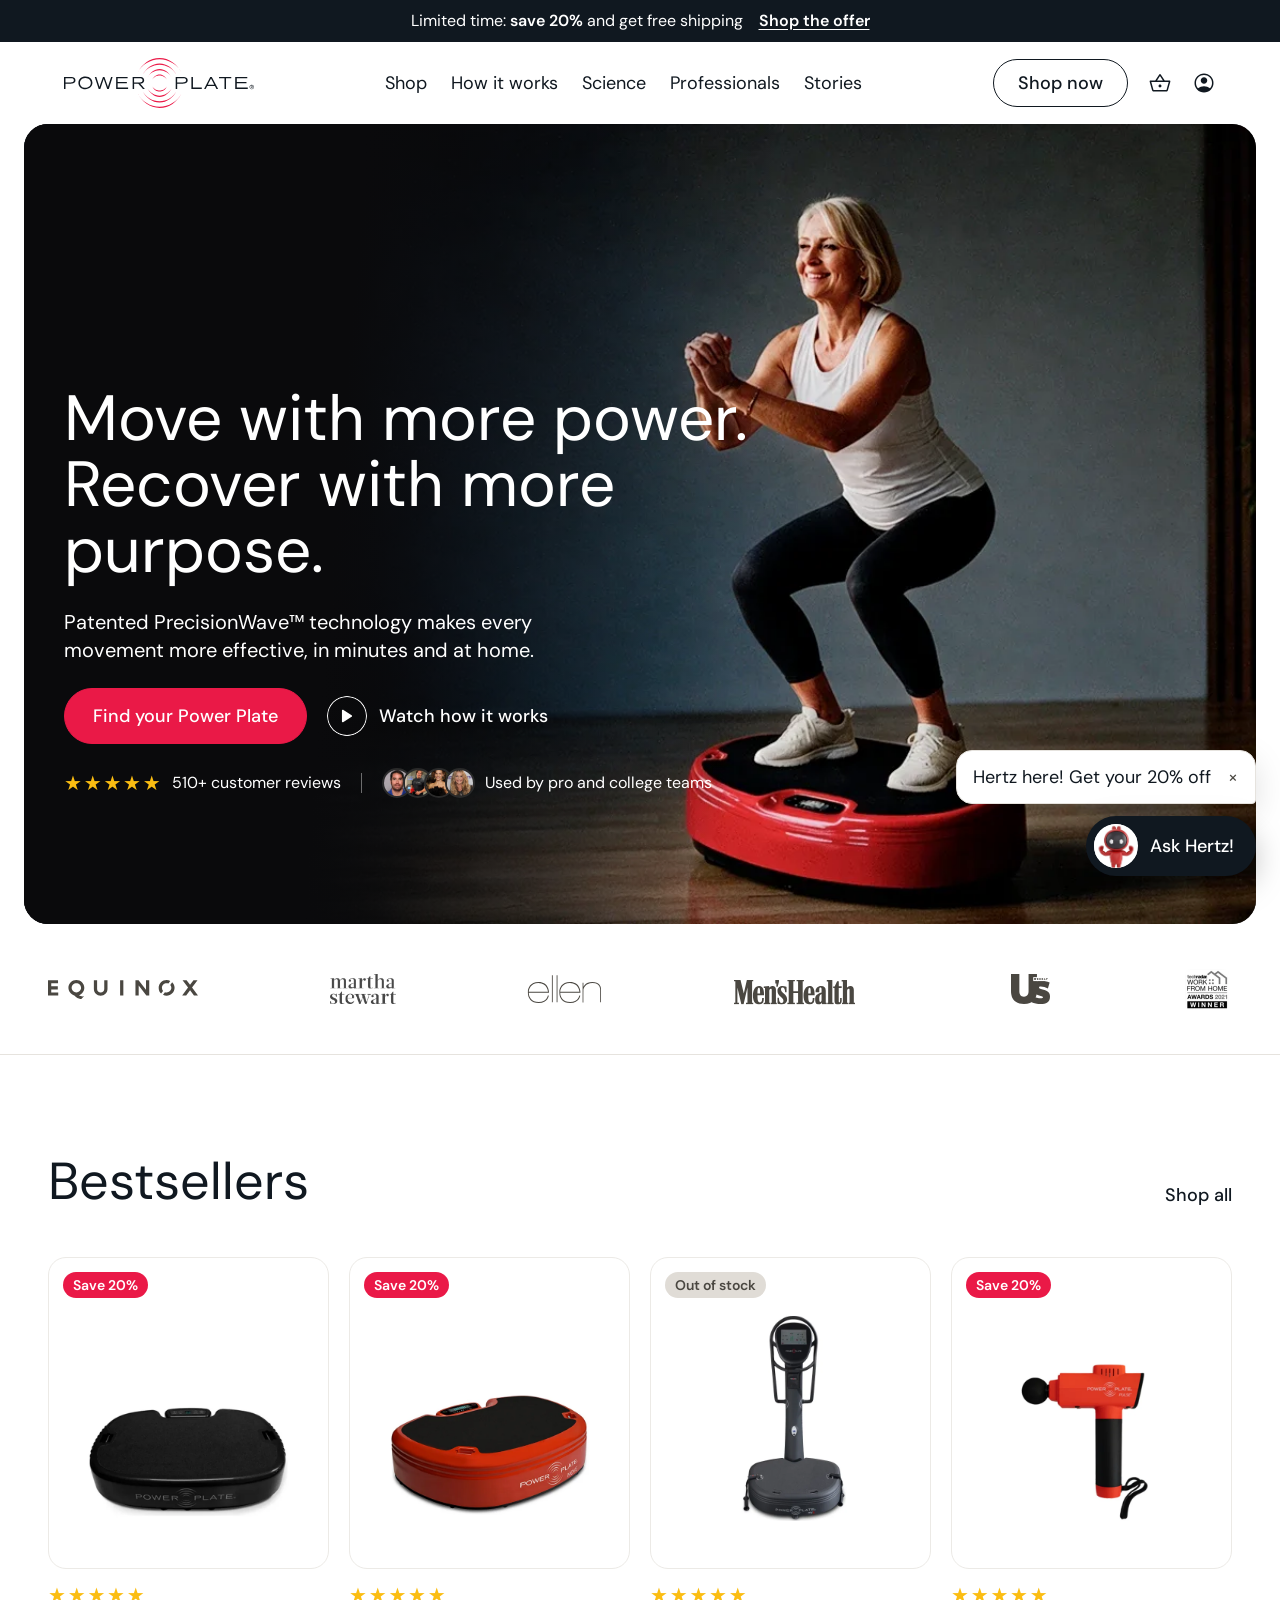
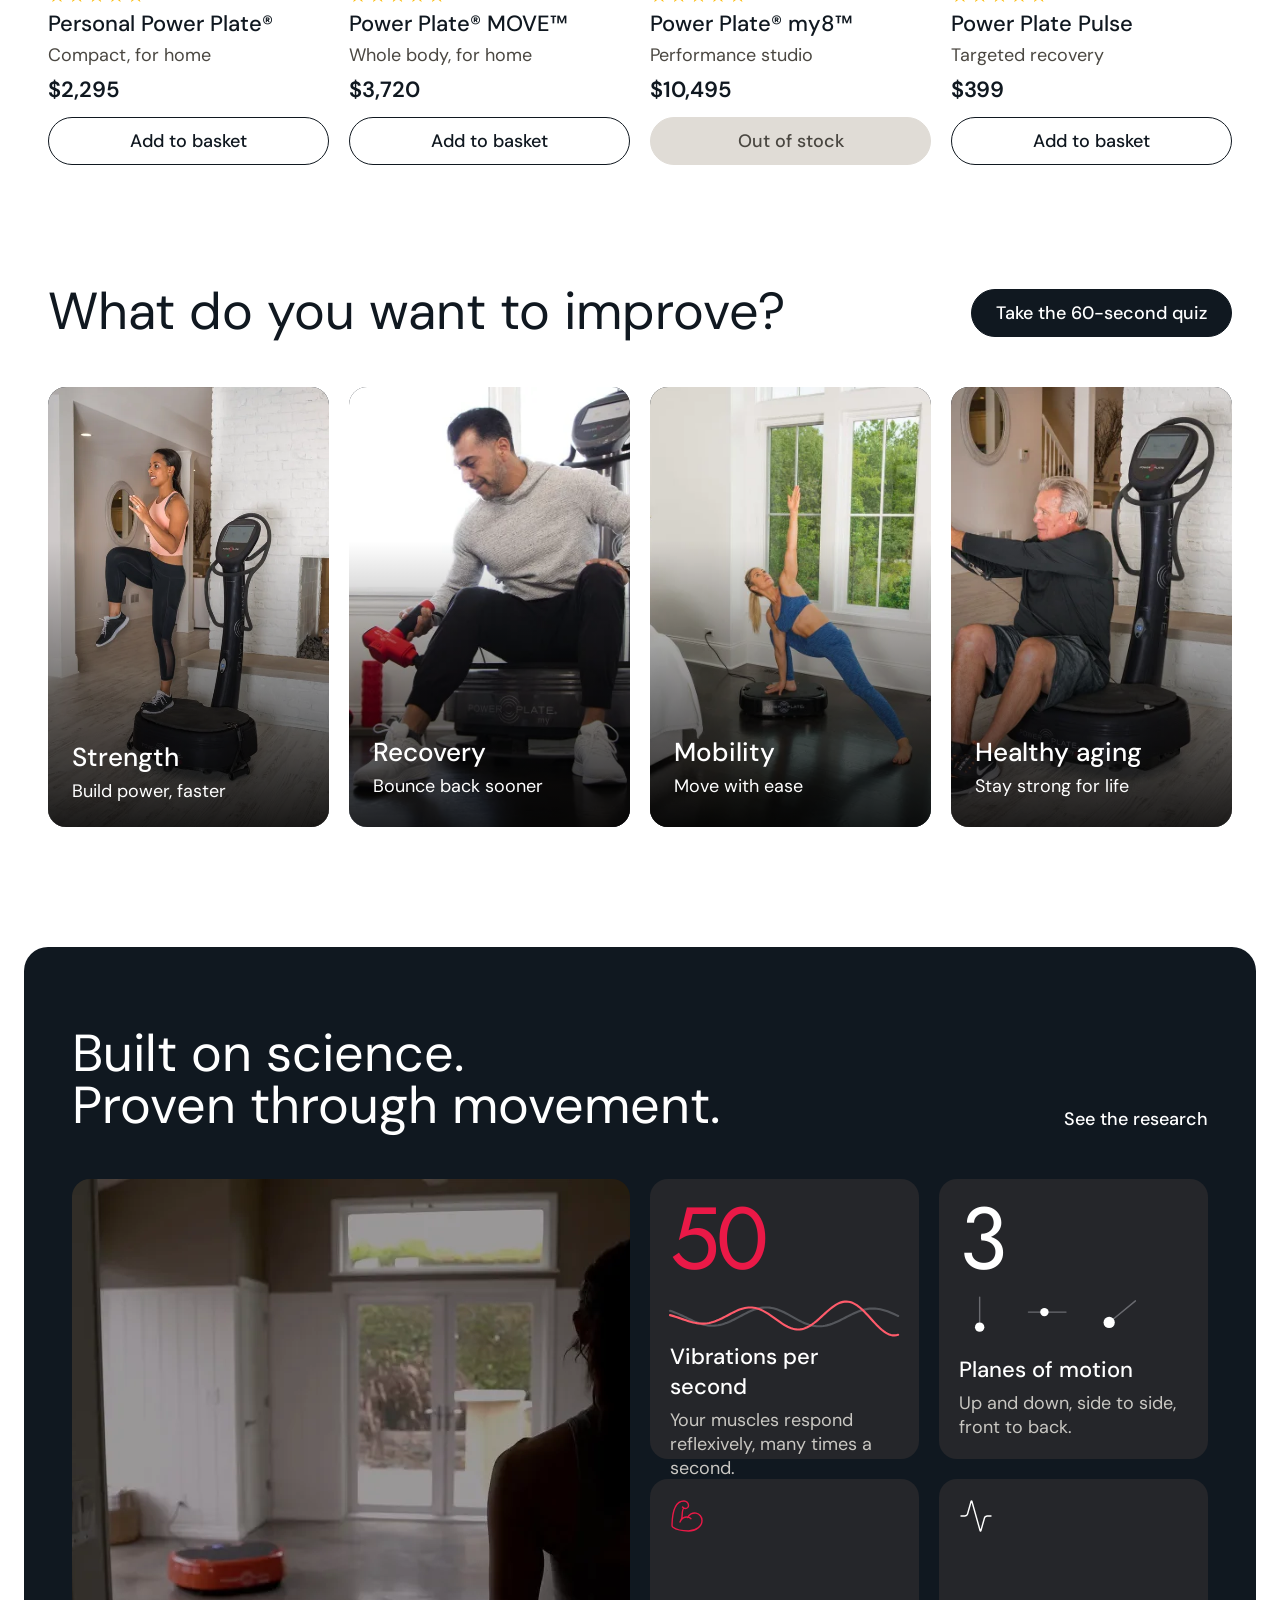
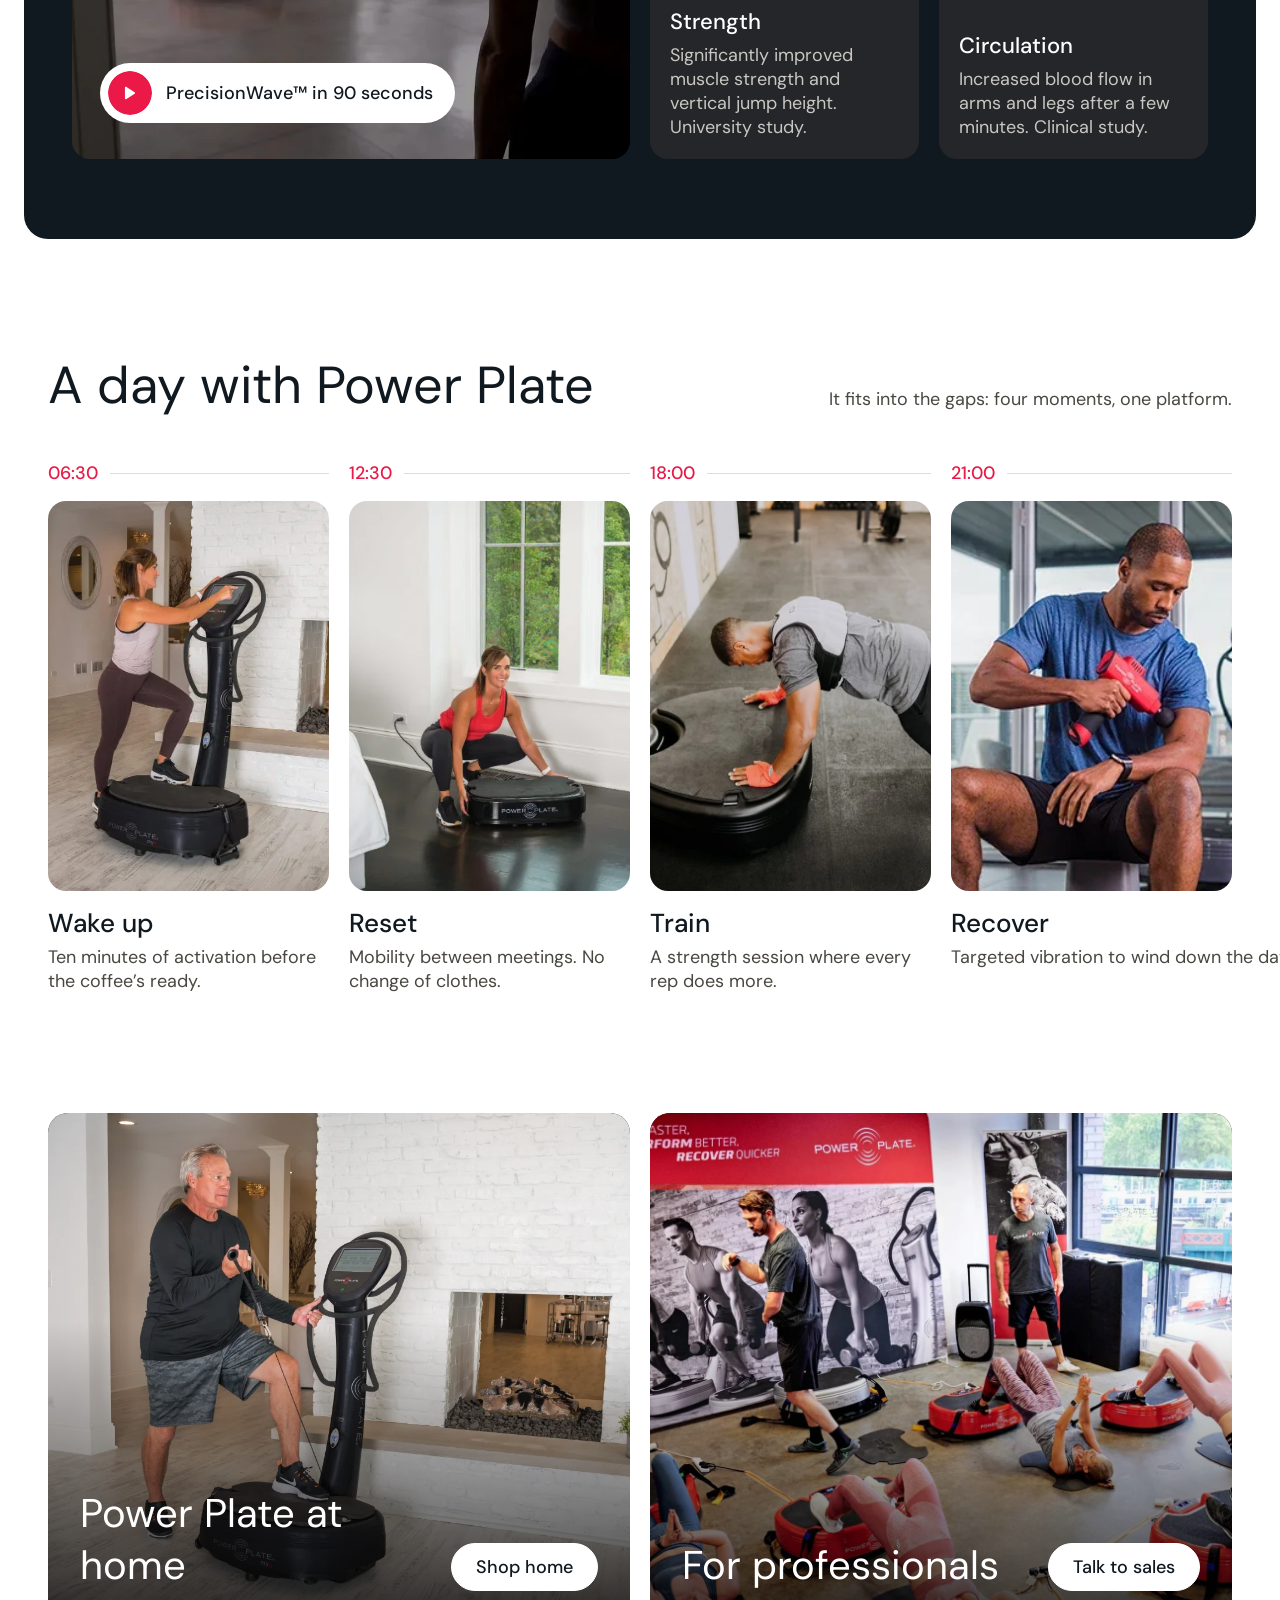
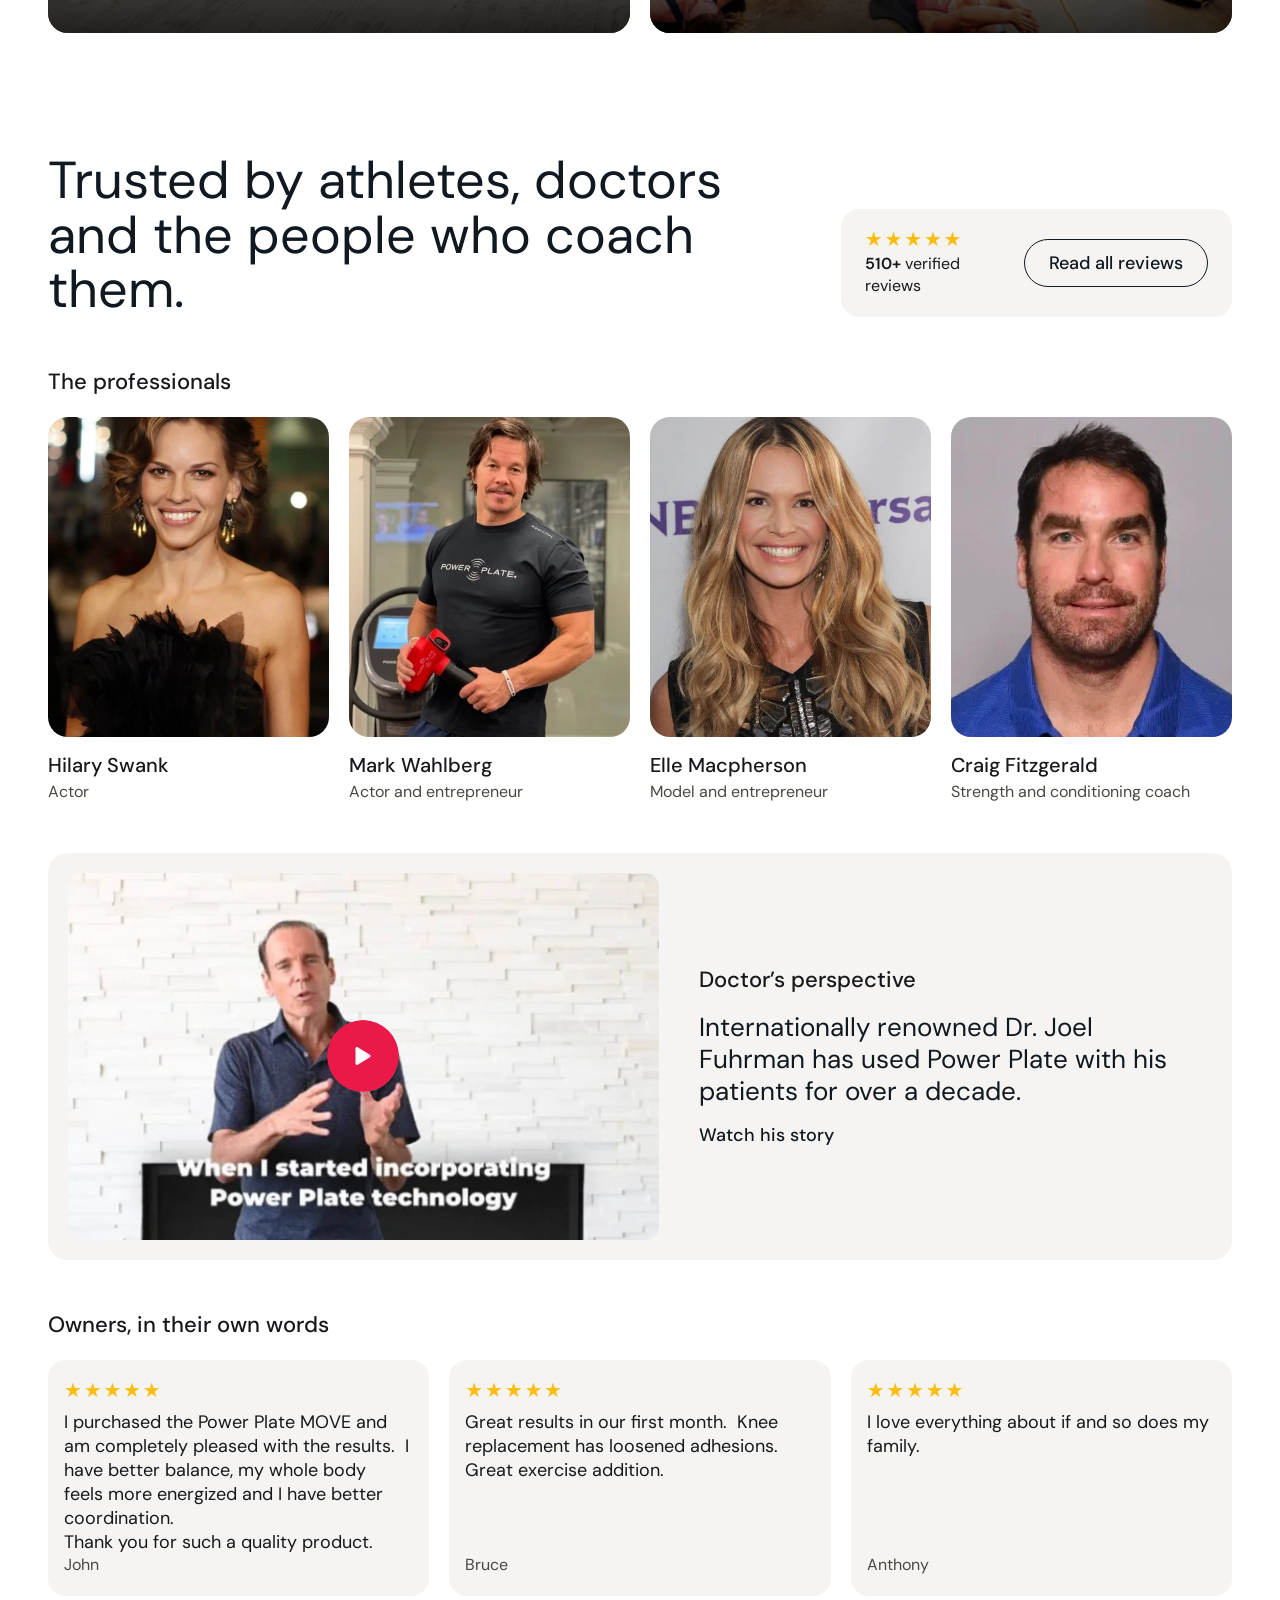
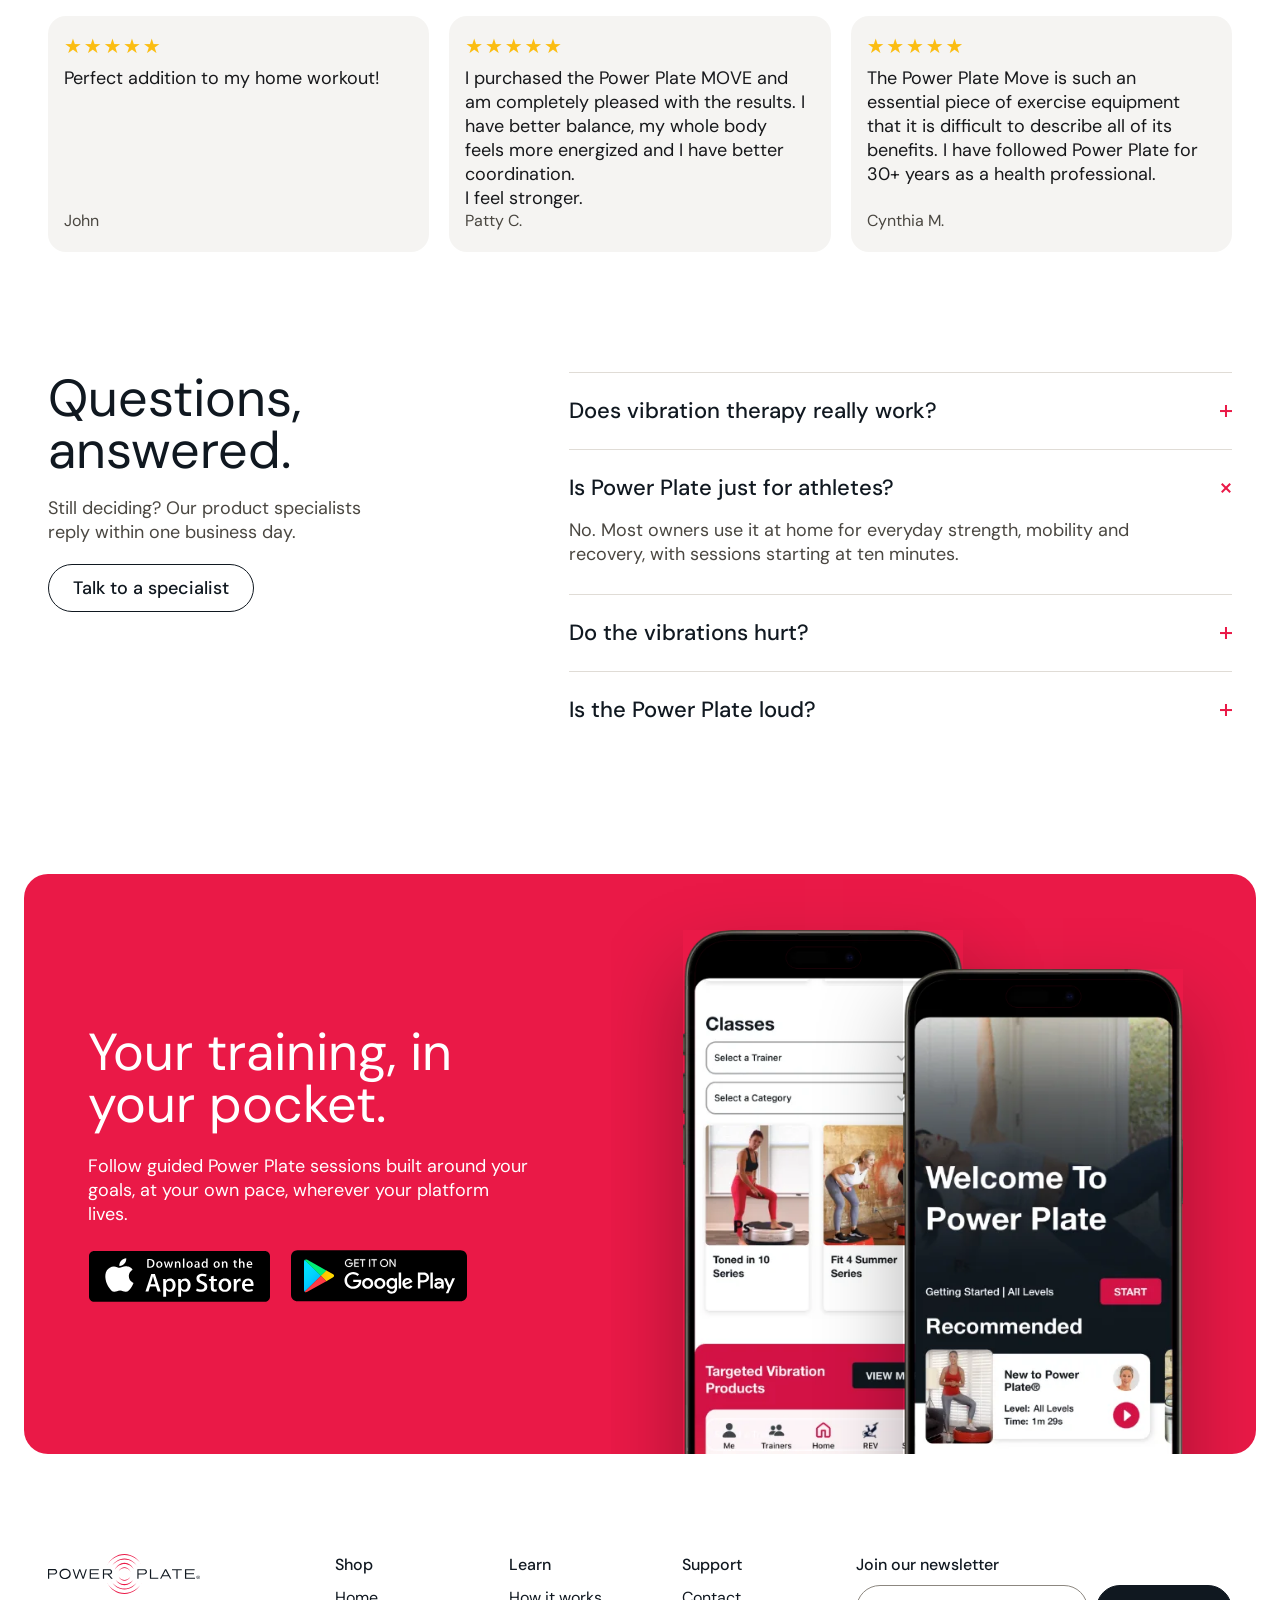
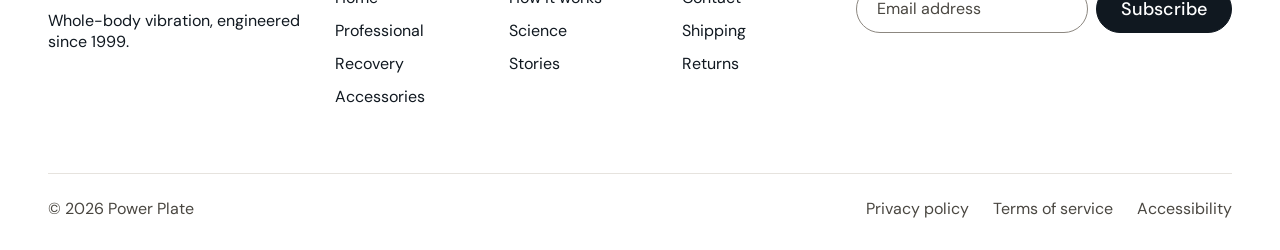
==== commit 49523ac5: "Restore Classic images (WebP) after a failed rebuild Co-Authored-By: Claude Opus 5.5 <noreply@anthro" ====
--- a/classic/index.html
+++ b/classic/index.html
@@ -9,7 +9,7 @@
 <link rel="preconnect" href="https://fonts.googleapis.com">
 <link rel="preconnect" href="https://fonts.gstatic.com" crossorigin>
 <link rel="stylesheet" href="https://fonts.googleapis.com/css2?family=DM+Sans:opsz,wght@9..40,400;9..40,500;9..40,600&family=Jost:wght@400&display=swap">
-<link rel="stylesheet" href="assets/css/classic.css?v=202610191723">
+<link rel="stylesheet" href="assets/css/classic.css?v=202610191724">
 </head>
 <body>
 <a class="skip" href="#main">Skip to content</a>
@@ -32,7 +32,7 @@
   </nav>
   <div class="header__actions">
     <a class="btn btn--outline header__shop" href="#bestsellers">Shop now</a>
-    <a class="icon-link" href="#" aria-label="Basket"><img src="assets/img/icon-basket.svg" width="24" height="24" alt=""></a>
+    <a class="icon-link basket" href="#" aria-label="Basket, 0 items" data-basket><img src="assets/img/icon-basket.svg" width="24" height="24" alt=""><span class="basket__count" aria-hidden="true" hidden data-basket-count>0</span></a>
     <a class="icon-link" href="#" aria-label="Account"><img src="assets/img/icon-account.svg" width="24" height="24" alt=""></a>
     <button class="header__menu" type="button" aria-label="Open menu" aria-expanded="false" aria-controls="mobile-nav" data-menu>
       <span></span><span></span>
@@ -59,7 +59,7 @@
         <h1 id="hero-title" class="hero__title">Move with more power. Recover with more purpose.</h1>
         <p class="hero__lede">Patented PrecisionWave™ technology makes every movement more effective, in minutes and at home.</p>
         <div class="hero__ctas">
-          <a class="btn btn--red btn--lg" href="#improve">Find your Power Plate</a>
+          <a class="btn btn--red btn--lg" href="#improve" data-quiz-open>Find your Power Plate</a>
           <a class="hero__watch" href="#science"><img src="assets/img/icon-play.svg" width="40" height="40" alt="">Watch how it works</a>
         </div>
         <div class="hero__proof">
@@ -107,7 +107,7 @@
           <p class="product__desc">Compact, for home</p>
           <p class="product__price">$2,295</p>
         </div>
-        <a class="btn btn--outline btn--block" href="#">Shop now</a>
+        <button class="btn btn--outline btn--block" type="button" data-add="Personal Power Plate®">Add to basket</button>
       </li>
       <li class="product">
         <div class="product__media">
@@ -120,7 +120,7 @@
           <p class="product__desc">Whole body, for home</p>
           <p class="product__price">$3,720</p>
         </div>
-        <a class="btn btn--outline btn--block" href="#">Shop now</a>
+        <button class="btn btn--outline btn--block" type="button" data-add="Power Plate® MOVE™">Add to basket</button>
       </li>
       <li class="product">
         <div class="product__media">
@@ -146,7 +146,7 @@
           <p class="product__desc">Targeted recovery</p>
           <p class="product__price">$399</p>
         </div>
-        <a class="btn btn--outline btn--block" href="#">Shop now</a>
+        <button class="btn btn--outline btn--block" type="button" data-add="Power Plate Pulse">Add to basket</button>
       </li>
     </ul>
   </section>
@@ -158,19 +158,19 @@
       <button class="btn btn--dark" type="button" aria-haspopup="dialog" data-quiz-open>Take the 60-second quiz</button>
     </div>
     <ul class="grid-4">
-      <li><a class="goal goal--strength" href="#">
+      <li><a class="goal goal--strength" href="#improve" data-quiz-open data-quiz-goal="strength">
         <span class="goal__media"><img src="assets/img/goal-strength.webp" width="1400" height="946" alt="A woman does a knee drive beside a Power Plate my8" loading="lazy"></span>
         <span class="goal__text"><span class="goal__title">Strength</span><span class="goal__sub">Build power, faster</span></span>
       </a></li>
-      <li><a class="goal" href="#">
+      <li><a class="goal" href="#improve" data-quiz-open data-quiz-goal="recovery">
         <span class="goal__media"><img src="assets/img/goal-recovery.webp" width="1400" height="933" alt="A man uses a Pulse massager while seated on a Power Plate" loading="lazy"></span>
         <span class="goal__text"><span class="goal__title">Recovery</span><span class="goal__sub">Bounce back sooner</span></span>
       </a></li>
-      <li><a class="goal" href="#">
+      <li><a class="goal" href="#improve" data-quiz-open data-quiz-goal="mobility">
         <span class="goal__media"><img src="assets/img/goal-mobility.webp" width="1400" height="1000" alt="A woman holds a side stretch on a Power Plate" loading="lazy"></span>
         <span class="goal__text"><span class="goal__title">Mobility</span><span class="goal__sub">Move with ease</span></span>
       </a></li>
-      <li><a class="goal" href="#">
+      <li><a class="goal" href="#improve" data-quiz-open data-quiz-goal="aging">
         <span class="goal__media"><img src="assets/img/goal-aging.webp" width="1400" height="1000" alt="An older man trains with resistance cables on a Power Plate" loading="lazy"></span>
         <span class="goal__text"><span class="goal__title">Healthy aging</span><span class="goal__sub">Stay strong for life</span></span>
       </a></li>
@@ -462,6 +462,7 @@
   <div class="hertz__log" role="log" aria-live="polite" data-hertz-log></div>
 </section>
 
-<script src="assets/js/classic.js?v=202610191723" defer></script>
+<div class="toast" role="status" aria-live="polite" data-toast hidden></div>
+<script src="assets/js/classic.js?v=202610191724" defer></script>
 </body>
 </html>
--- a/classic/assets/css/classic.css
+++ b/classic/assets/css/classic.css
@@ -485,6 +485,41 @@
 .quiz__links { display: flex; justify-content: space-between; gap: 16px; font-size: 16px; line-height: 22px; font-weight: 500; }
 .quiz__links button:first-child { color: var(--grey); }
 .quiz__links button:hover { text-decoration: underline; text-underline-offset: 3px; }
+
+/* Basket count, toast, added state */
+.basket { position: relative; display: block; }
+.basket__count {
+  position: absolute; top: -8px; right: -10px; min-width: 20px; height: 20px; padding: 0 6px; border-radius: 999px;
+  background: var(--red); color: var(--white); font-size: 12px; line-height: 20px; font-weight: 600; text-align: center;
+}
+.basket__count[hidden] { display: none; }
+.basket__count.is-bump { animation: bump .35s cubic-bezier(.3, 1.6, .5, 1); }
+@keyframes bump { 0% { transform: scale(.6); } 100% { transform: none; } }
+.btn.is-added { background: var(--black); border-color: var(--black); color: var(--white); }
+.toast {
+  position: fixed; z-index: 70; left: 50%; bottom: 24px; max-width: calc(100% - 32px); padding: 14px 22px; border-radius: 999px;
+  background: var(--black); color: var(--white); font-size: 16px; line-height: 22px; box-shadow: 0 12px 30px rgba(0, 0, 0, .25);
+  opacity: 0; transform: translate(-50%, 12px); transition: opacity .25s ease, transform .25s ease; pointer-events: none;
+}
+.toast[hidden] { display: none; }
+.toast.is-in { opacity: 1; transform: translate(-50%, 0); }
+
+/* Pulsing play buttons: a soft ring ripples out every 2s */
+.hero__watch img, .science__play img, .doctor__play { border-radius: 50%; animation: pulse-red 2s ease-out infinite; }
+.hero__watch img { animation-name: pulse-white; }
+@keyframes pulse-red { 0% { box-shadow: 0 0 0 0 rgba(234, 25, 71, .55); } 70%, 100% { box-shadow: 0 0 0 16px rgba(234, 25, 71, 0); } }
+@keyframes pulse-white { 0% { box-shadow: 0 0 0 0 rgba(255, 255, 255, .45); } 70%, 100% { box-shadow: 0 0 0 14px rgba(255, 255, 255, 0); } }
+.hero__watch:hover img, .science__play:hover img, .doctor__video:hover .doctor__play { animation-play-state: paused; }
+
+/* Scroll reveal (class added by JS only) */
+.js-reveal .reveal { opacity: 0; transform: translateY(24px); transition: opacity .6s ease var(--d, 0ms), transform .6s cubic-bezier(.2, .8, .2, 1) var(--d, 0ms); }
+.js-reveal .reveal.is-in { opacity: 1; transform: none; }
+
+/* Hover lift on cards that lead somewhere */
+.goal, .split__card, .doctor__video { transition: transform .3s ease, box-shadow .3s ease; }
+.goal:hover, .split__card:hover { box-shadow: 0 20px 40px rgba(16, 24, 32, .18); }
+.quote { transition: background-color .2s ease; }
+.quote:hover { background: #efede9; }
 
 .sr-only { position: absolute; width: 1px; height: 1px; overflow: hidden; clip: rect(0 0 0 0); white-space: nowrap; }
 
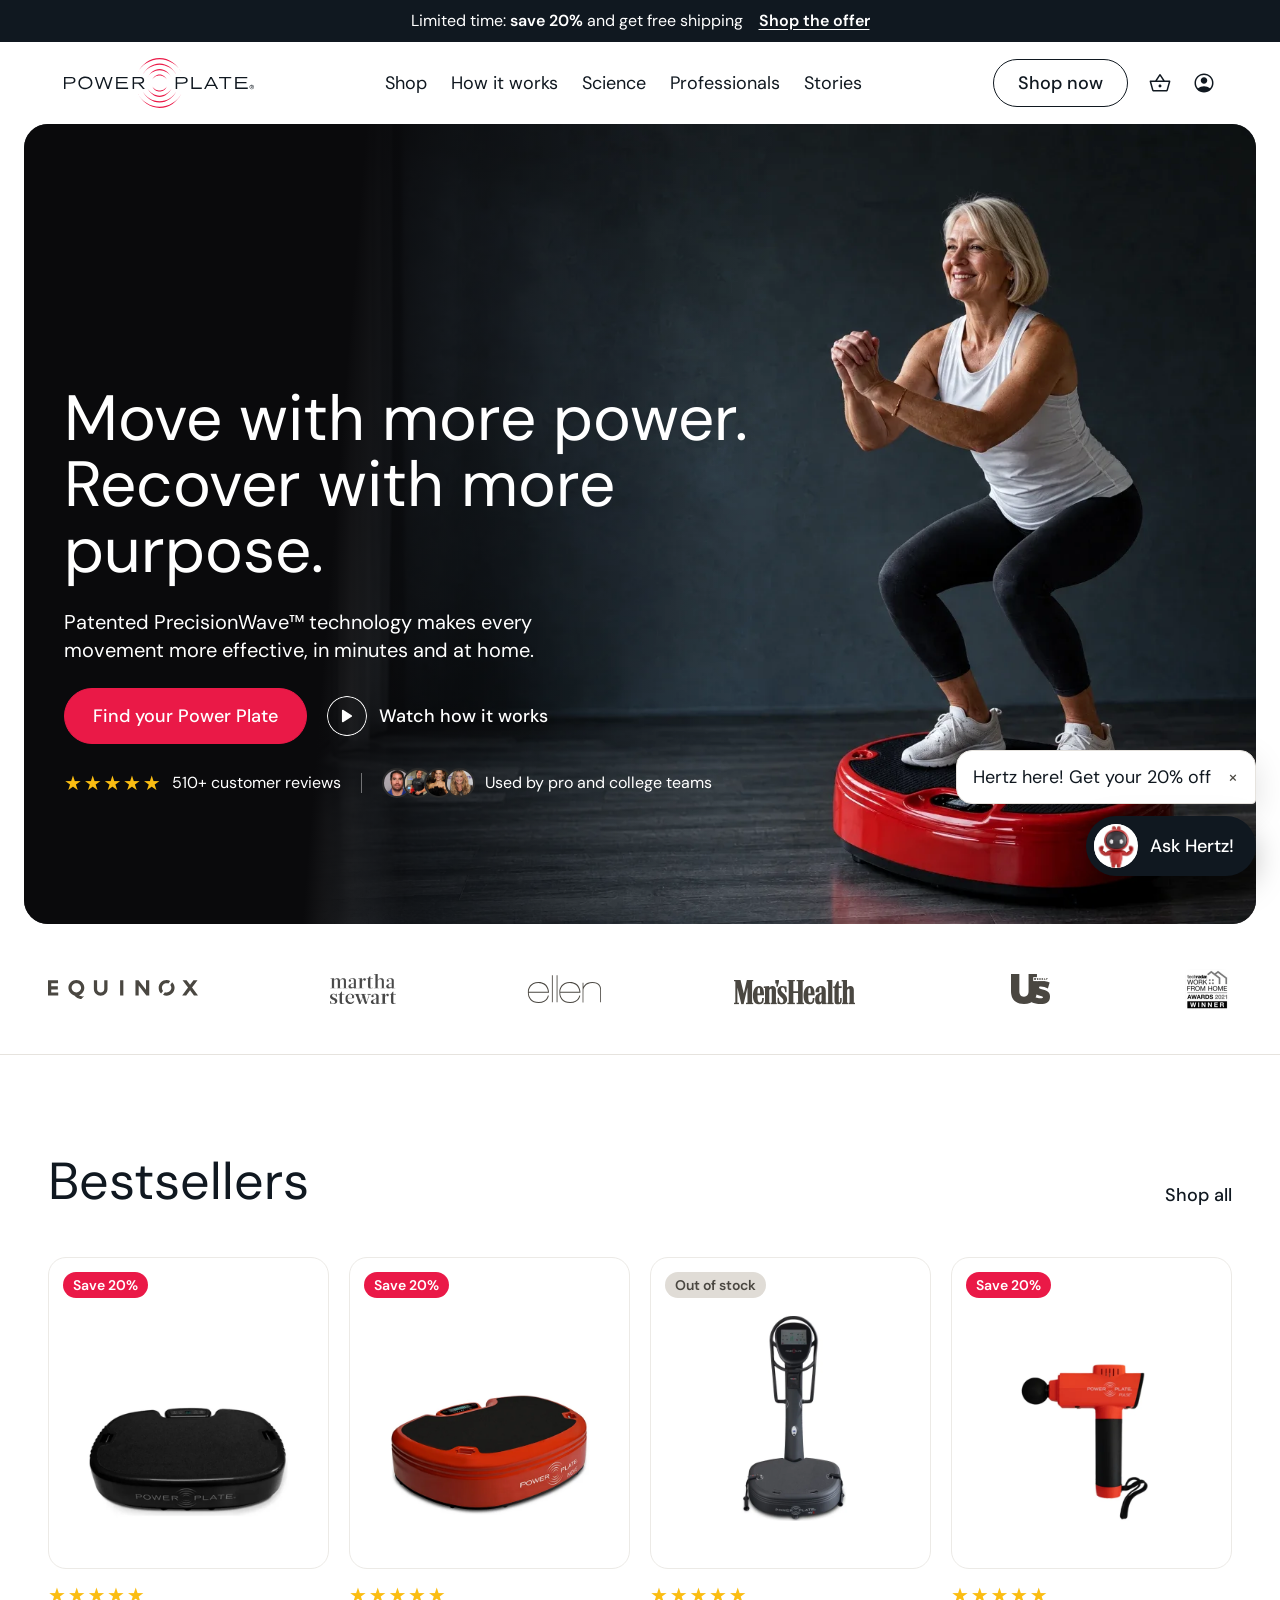
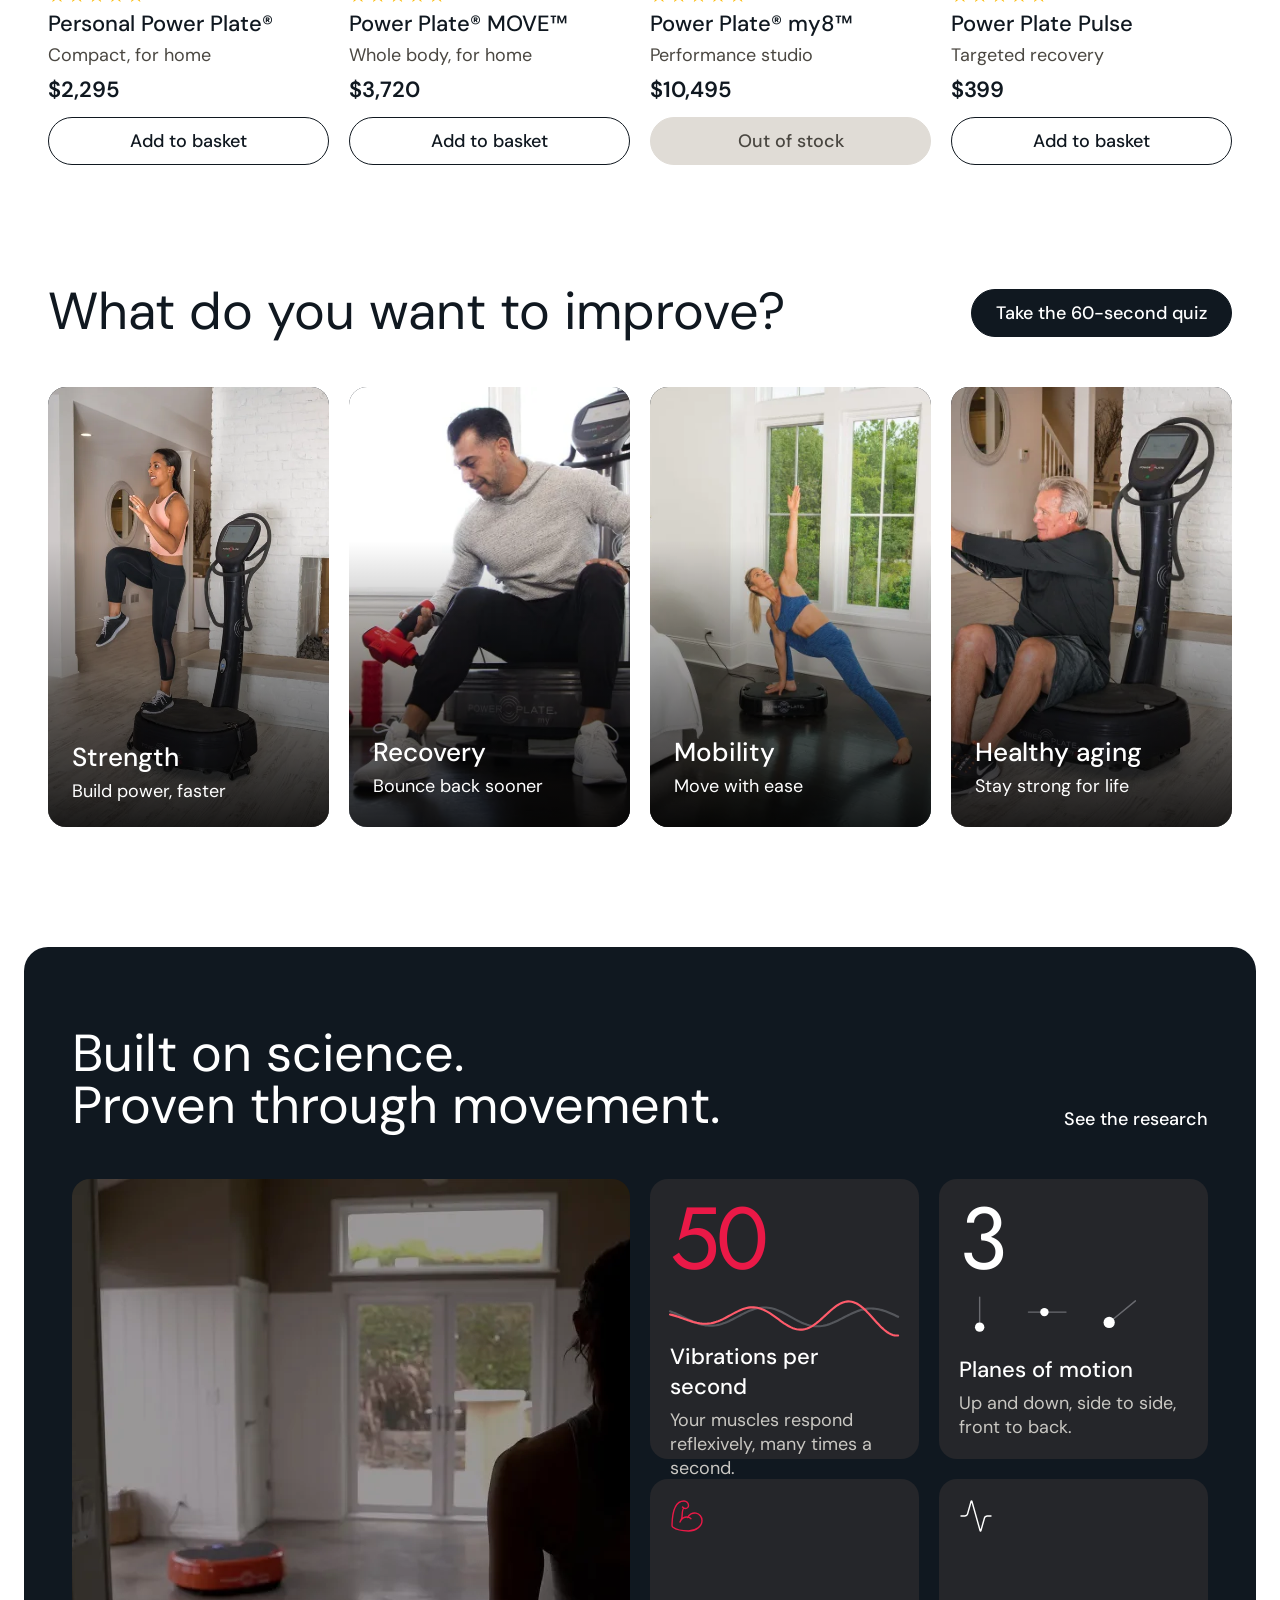
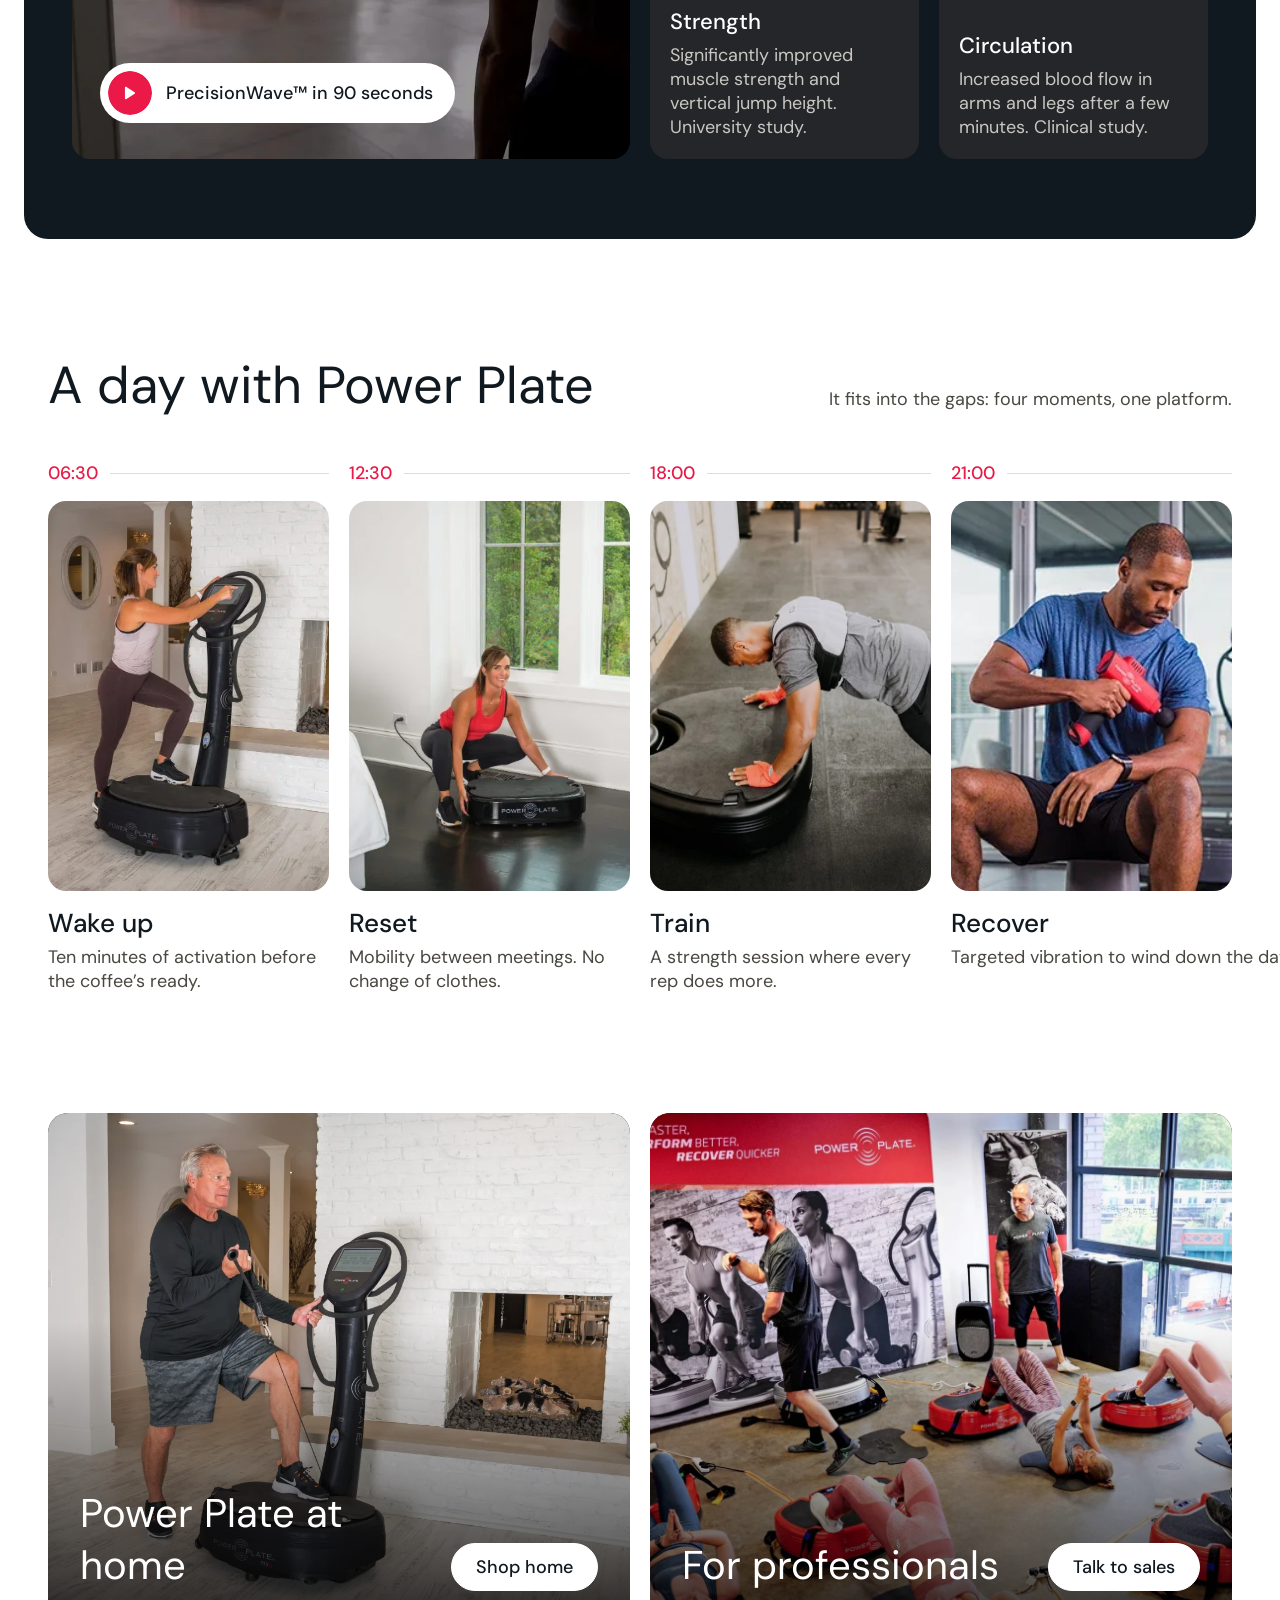
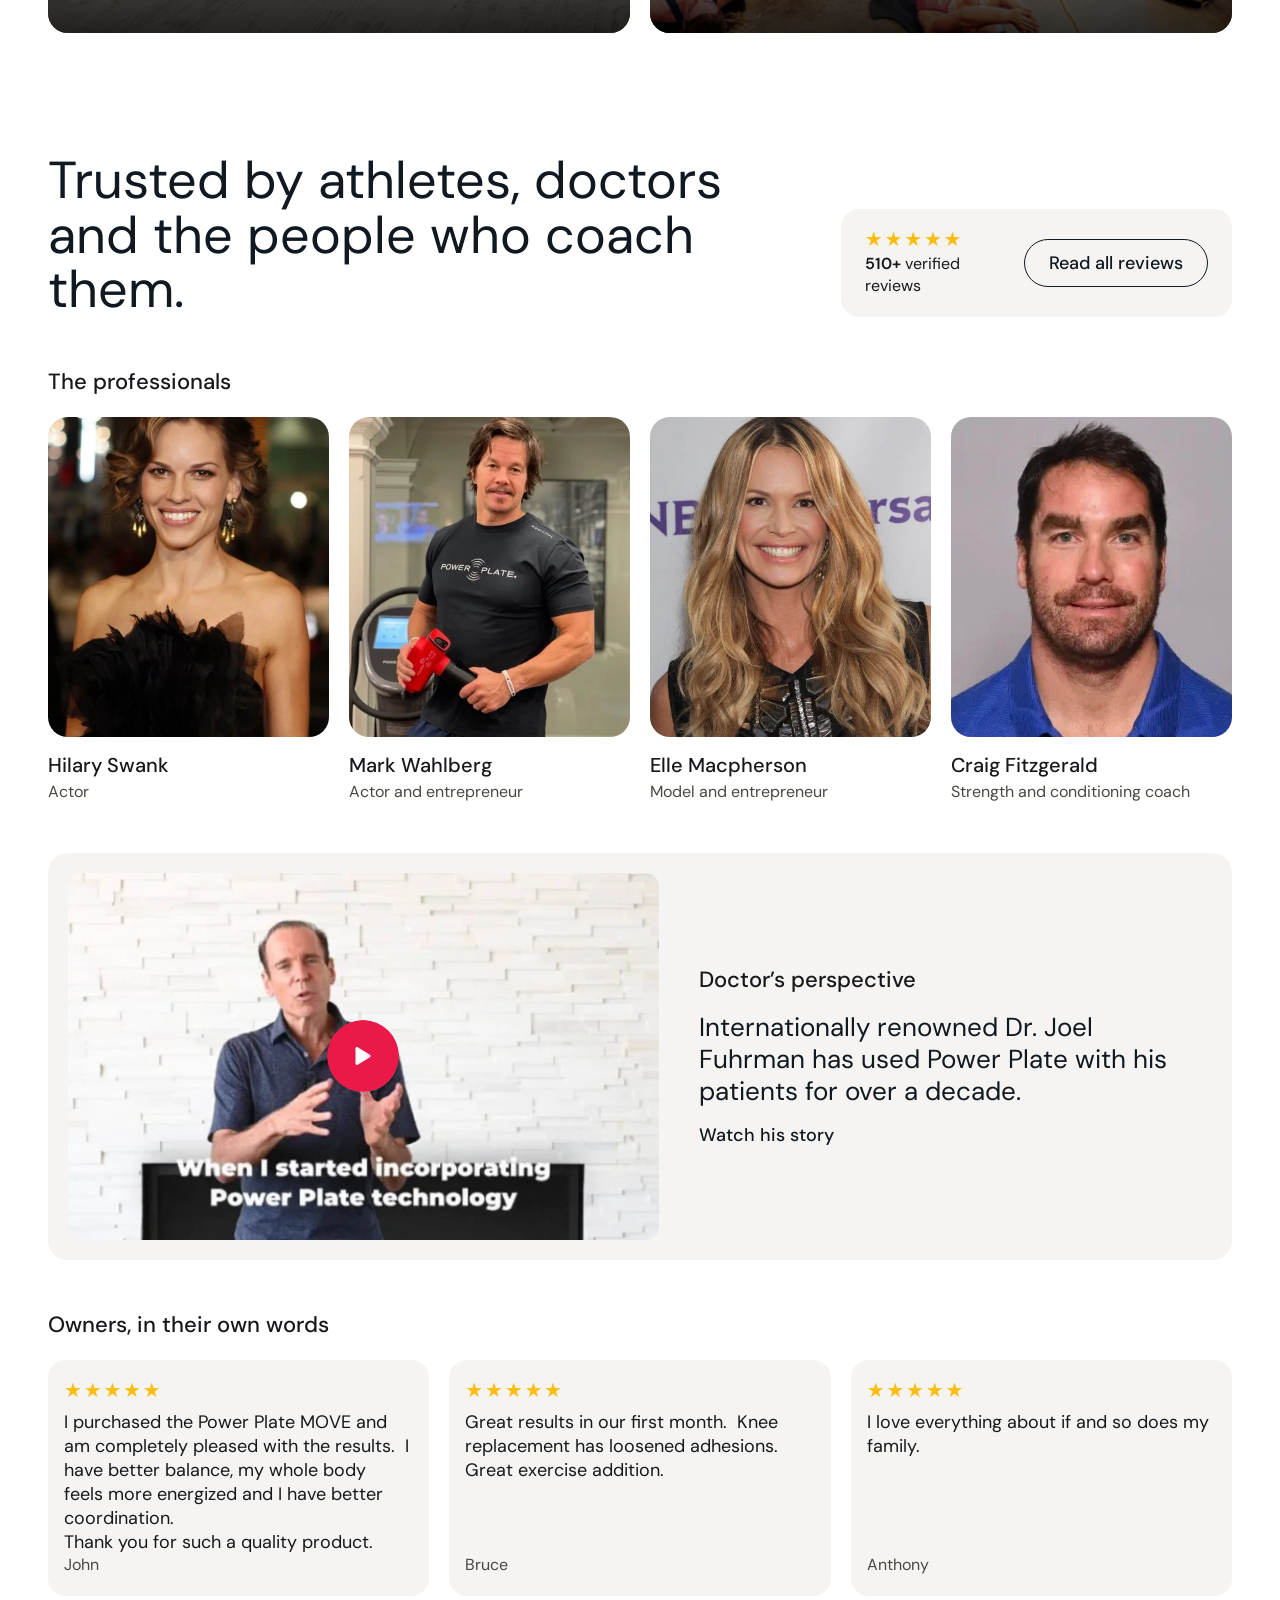
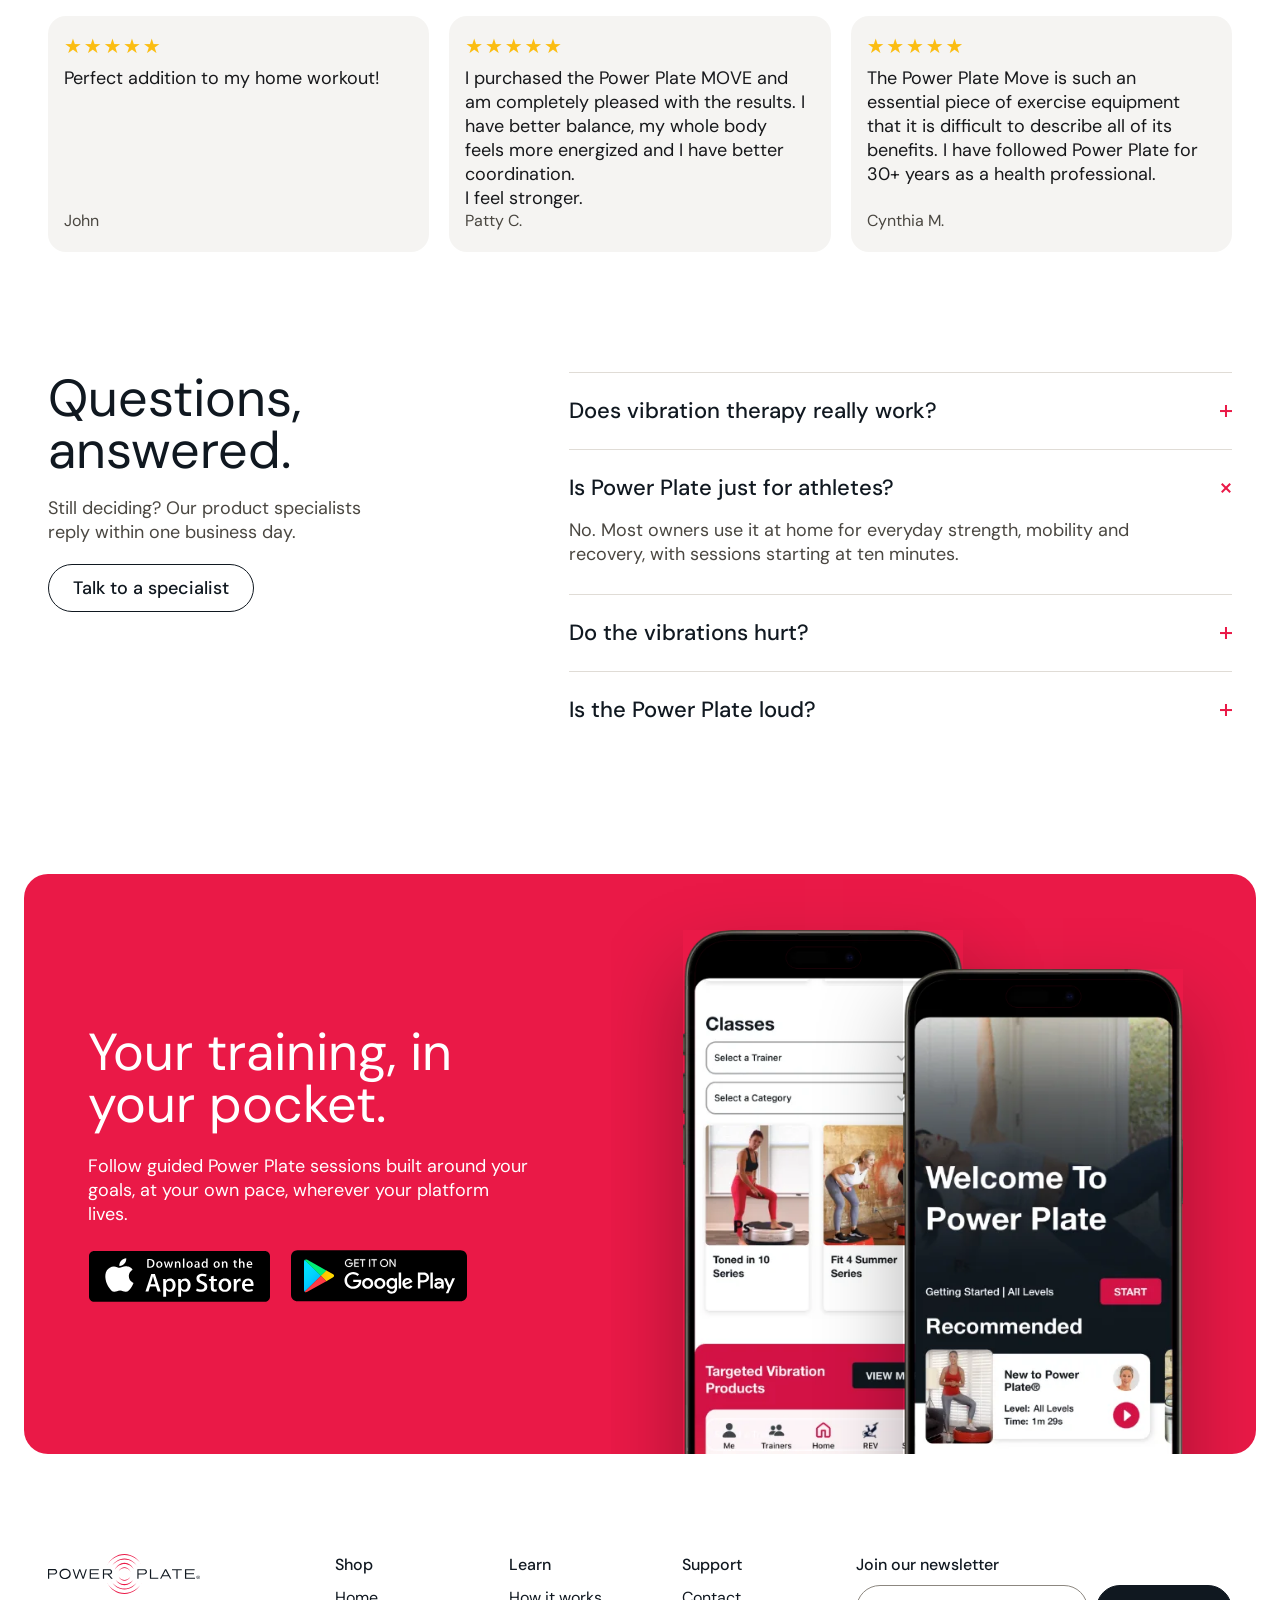
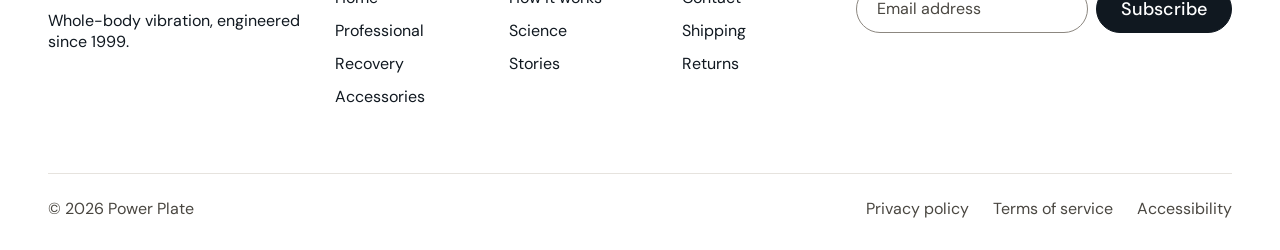
==== commit b1059f1a: "Classic: new hero photo, button hover state on home/pro cards Co-Authored-By: Claude Opus 5.5 <norep" ====
--- a/classic/index.html
+++ b/classic/index.html
@@ -9,7 +9,7 @@
 <link rel="preconnect" href="https://fonts.googleapis.com">
 <link rel="preconnect" href="https://fonts.gstatic.com" crossorigin>
 <link rel="stylesheet" href="https://fonts.googleapis.com/css2?family=DM+Sans:opsz,wght@9..40,400;9..40,500;9..40,600&family=Jost:wght@400&display=swap">
-<link rel="stylesheet" href="assets/css/classic.css?v=202610191724">
+<link rel="stylesheet" href="assets/css/classic.css?v=202610191740">
 </head>
 <body>
 <a class="skip" href="#main">Skip to content</a>
@@ -53,7 +53,7 @@
   <!-- Hero -->
   <section class="hero-wrap" aria-labelledby="hero-title">
     <div class="hero">
-      <img class="hero__img" src="assets/img/hero.webp" width="1421" height="748" alt="A smiling woman holds a squat on a red Power Plate MOVE by a window" fetchpriority="high">
+      <img class="hero__img" src="assets/img/hero.webp" width="2000" height="1131" alt="A smiling woman holds a squat on a red Power Plate MOVE" fetchpriority="high">
       <div class="hero__shade" aria-hidden="true"></div>
       <div class="hero__content">
         <h1 id="hero-title" class="hero__title">Move with more power. Recover with more purpose.</h1>
@@ -463,6 +463,6 @@
 </section>
 
 <div class="toast" role="status" aria-live="polite" data-toast hidden></div>
-<script src="assets/js/classic.js?v=202610191724" defer></script>
+<script src="assets/js/classic.js?v=202610191740" defer></script>
 </body>
 </html>
--- a/classic/assets/css/classic.css
+++ b/classic/assets/css/classic.css
@@ -58,6 +58,7 @@
 .btn--dark { background: var(--black); color: var(--white); }
 .btn--dark:hover { background: var(--red); border-color: var(--red); }
 .btn--white { background: var(--white); border-color: var(--white); color: var(--black); }
+.btn--white:hover, .split__card:hover .btn--white, .split__card:focus-visible .btn--white { background: var(--red); border-color: var(--red); color: var(--white); }
 .btn--red { background: var(--red); border-color: var(--red); color: var(--white); }
 .btn--red:hover { background: #d31245; border-color: #d31245; }
 .btn--lg { height: 56px; padding: 0 28px; }
@@ -101,7 +102,8 @@
   position: relative; height: clamp(800px, 56vw, 1000px); overflow: hidden;
   border-radius: 24px; background: #2a2b2e; color: var(--white);
 }
-.hero__img { position: absolute; inset: 0; width: 100%; height: 100%; max-width: none; object-fit: cover; object-position: 70% 30%; }
+/* Photo keeps its full height and starts 18% in, so the woman sits right of the headline; the dark gradient hides the left edge */
+.hero__img { position: absolute; top: 0; left: 18%; width: auto; height: 100%; max-width: none; aspect-ratio: 2000 / 1131; object-fit: cover; }
 .hero__shade { position: absolute; inset: 0; background: linear-gradient(94.58deg, #0a0a0c 26.42%, rgba(10, 10, 12, 0) 58.46%); }
 .hero__content { position: absolute; left: calc(var(--hero-x) - var(--inset)); top: calc(50% - 138px); display: flex; flex-direction: column; gap: 24px; width: 700px; max-width: calc(100% - 2 * (var(--hero-x) - var(--inset))); }
 .hero__title { font-size: 72px; line-height: 72px; font-weight: 400; }
@@ -566,7 +568,7 @@
   :root { --hero-x: 48px; }
   .header__nav, .header__shop { display: none; }
   .header__menu { display: block; }
-  .hero__img { object-position: 100% center; }
+  .hero__img { left: 4%; }
   .hero__shade { background: linear-gradient(94.58deg, #0a0a0c 34%, rgba(10, 10, 12, 0) 68%); }
   .mobile-nav:not([hidden]) {
     position: absolute; z-index: 40; left: 0; right: 0; top: 100%; display: flex; flex-direction: column; gap: 4px;
@@ -589,7 +591,7 @@
 
 @media (max-width: 900px) {
   .hero { height: auto; min-height: 640px; }
-  .hero__img { object-position: 68% center; }
+  .hero__img { left: 0; width: 100%; aspect-ratio: auto; object-position: 60% center; }
   .hero__shade { background: linear-gradient(180deg, rgba(10, 10, 12, .2) 0%, rgba(10, 10, 12, .55) 40%, #0a0a0c 100%); }
   .hero__content { position: relative; left: auto; top: auto; max-width: none; width: auto; padding: 280px 32px 40px; }
   .doctor { grid-template-columns: minmax(0, 1fr); padding: 20px; }
@@ -615,7 +617,7 @@
   .block { margin-top: 40px; }
   .h3 { font-size: 20px; line-height: 28px; text-align: center; }
   .hero { border-radius: 20px; min-height: 0; }
-  .hero__img { height: 520px; object-position: 66% 0; }
+  .hero__img { height: 520px; object-position: 52% 0; }
   .hero__shade { background: linear-gradient(180deg, rgba(10, 10, 12, 0) 0%, rgba(10, 10, 12, 0) 200px, rgba(10, 10, 12, .75) 380px, #0a0a0c 500px); }
   .hero__content { padding: 232px 12px 28px; gap: 20px; text-align: center; align-items: center; }
   .hero__title { font-size: 36px; line-height: 40px; }
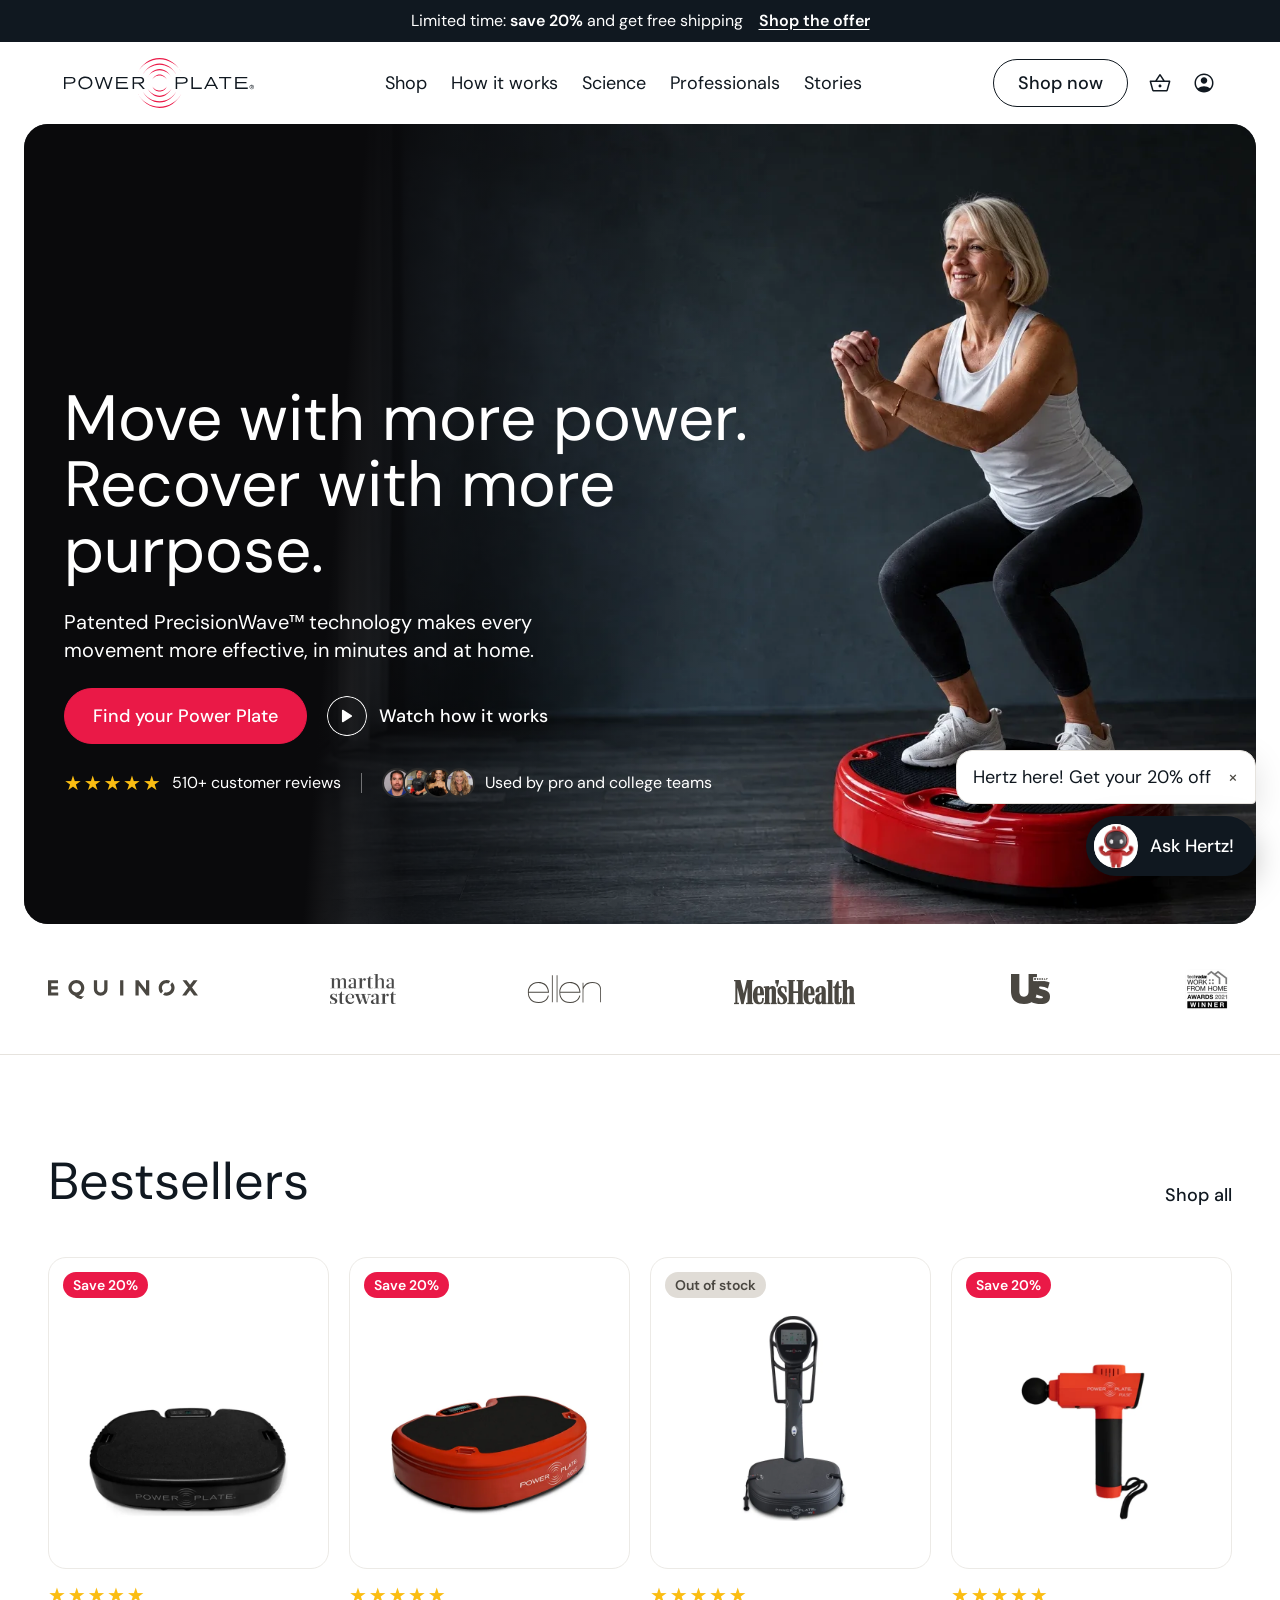
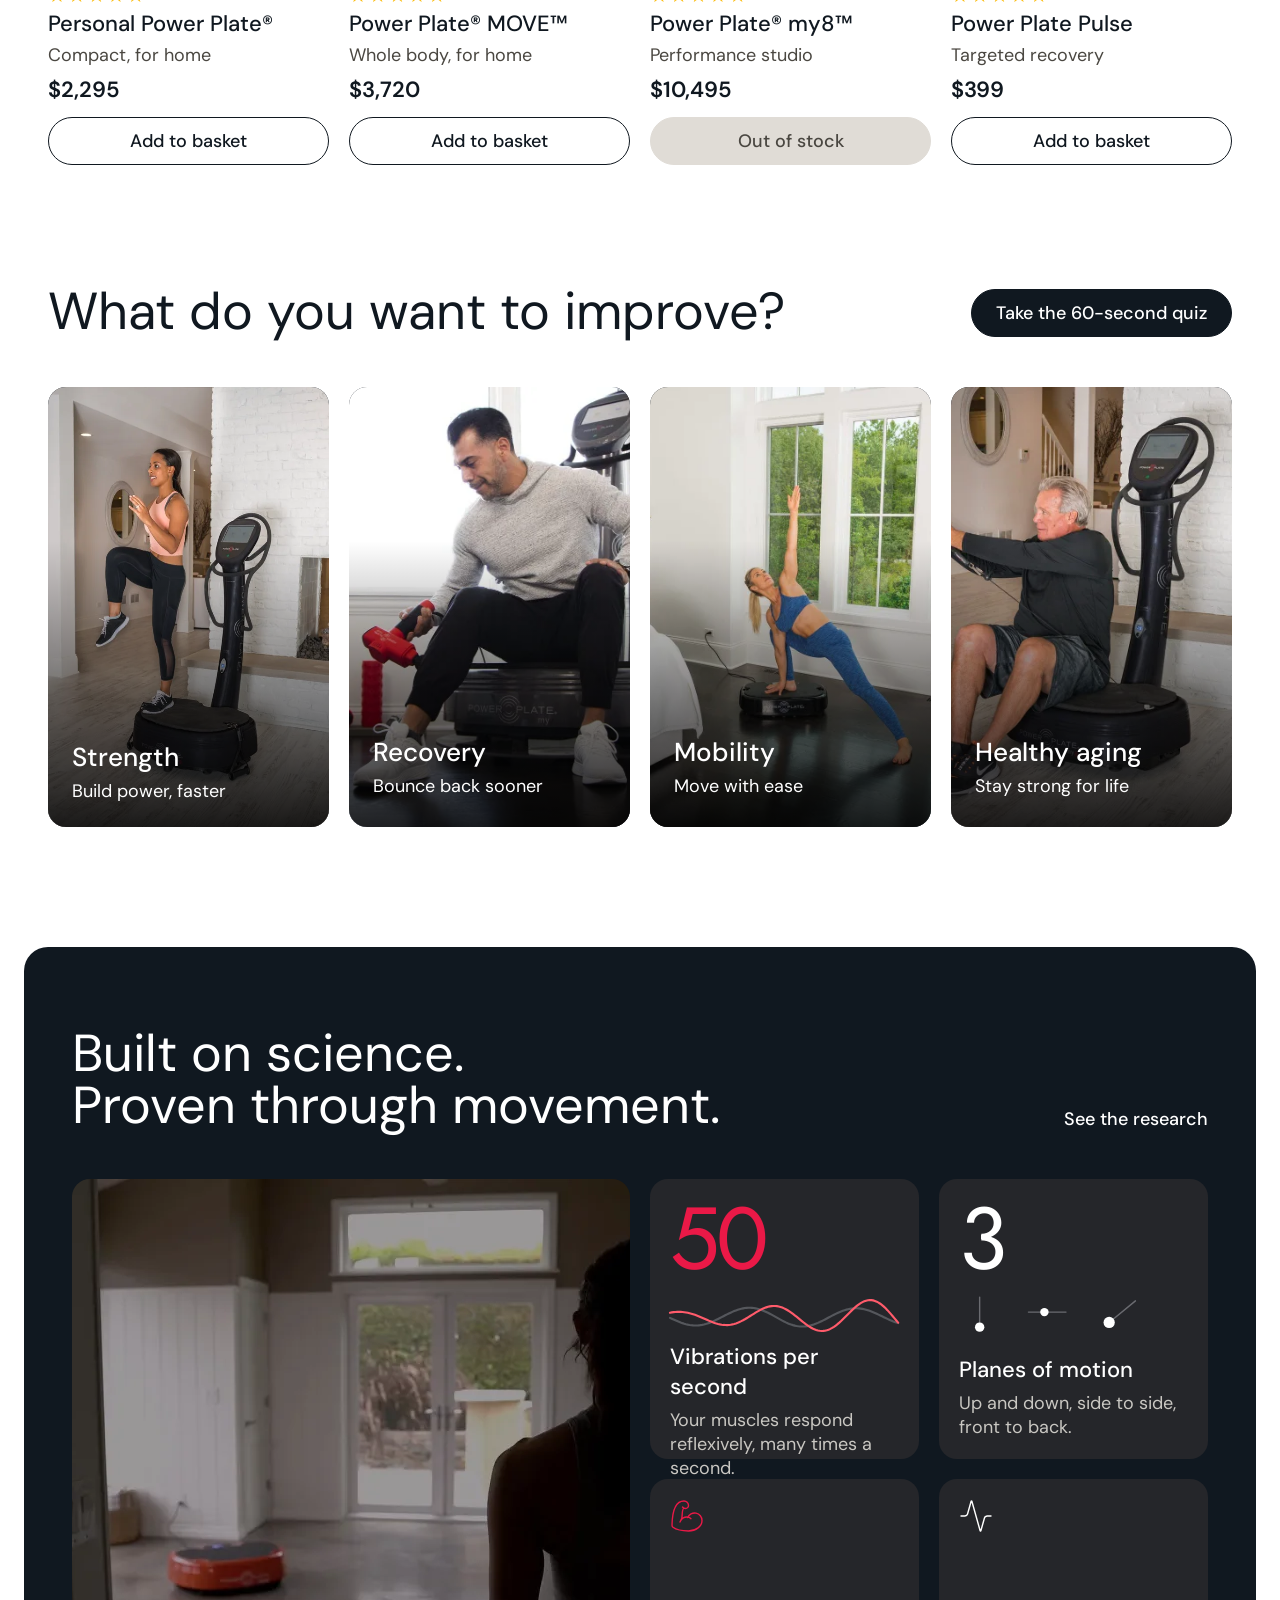
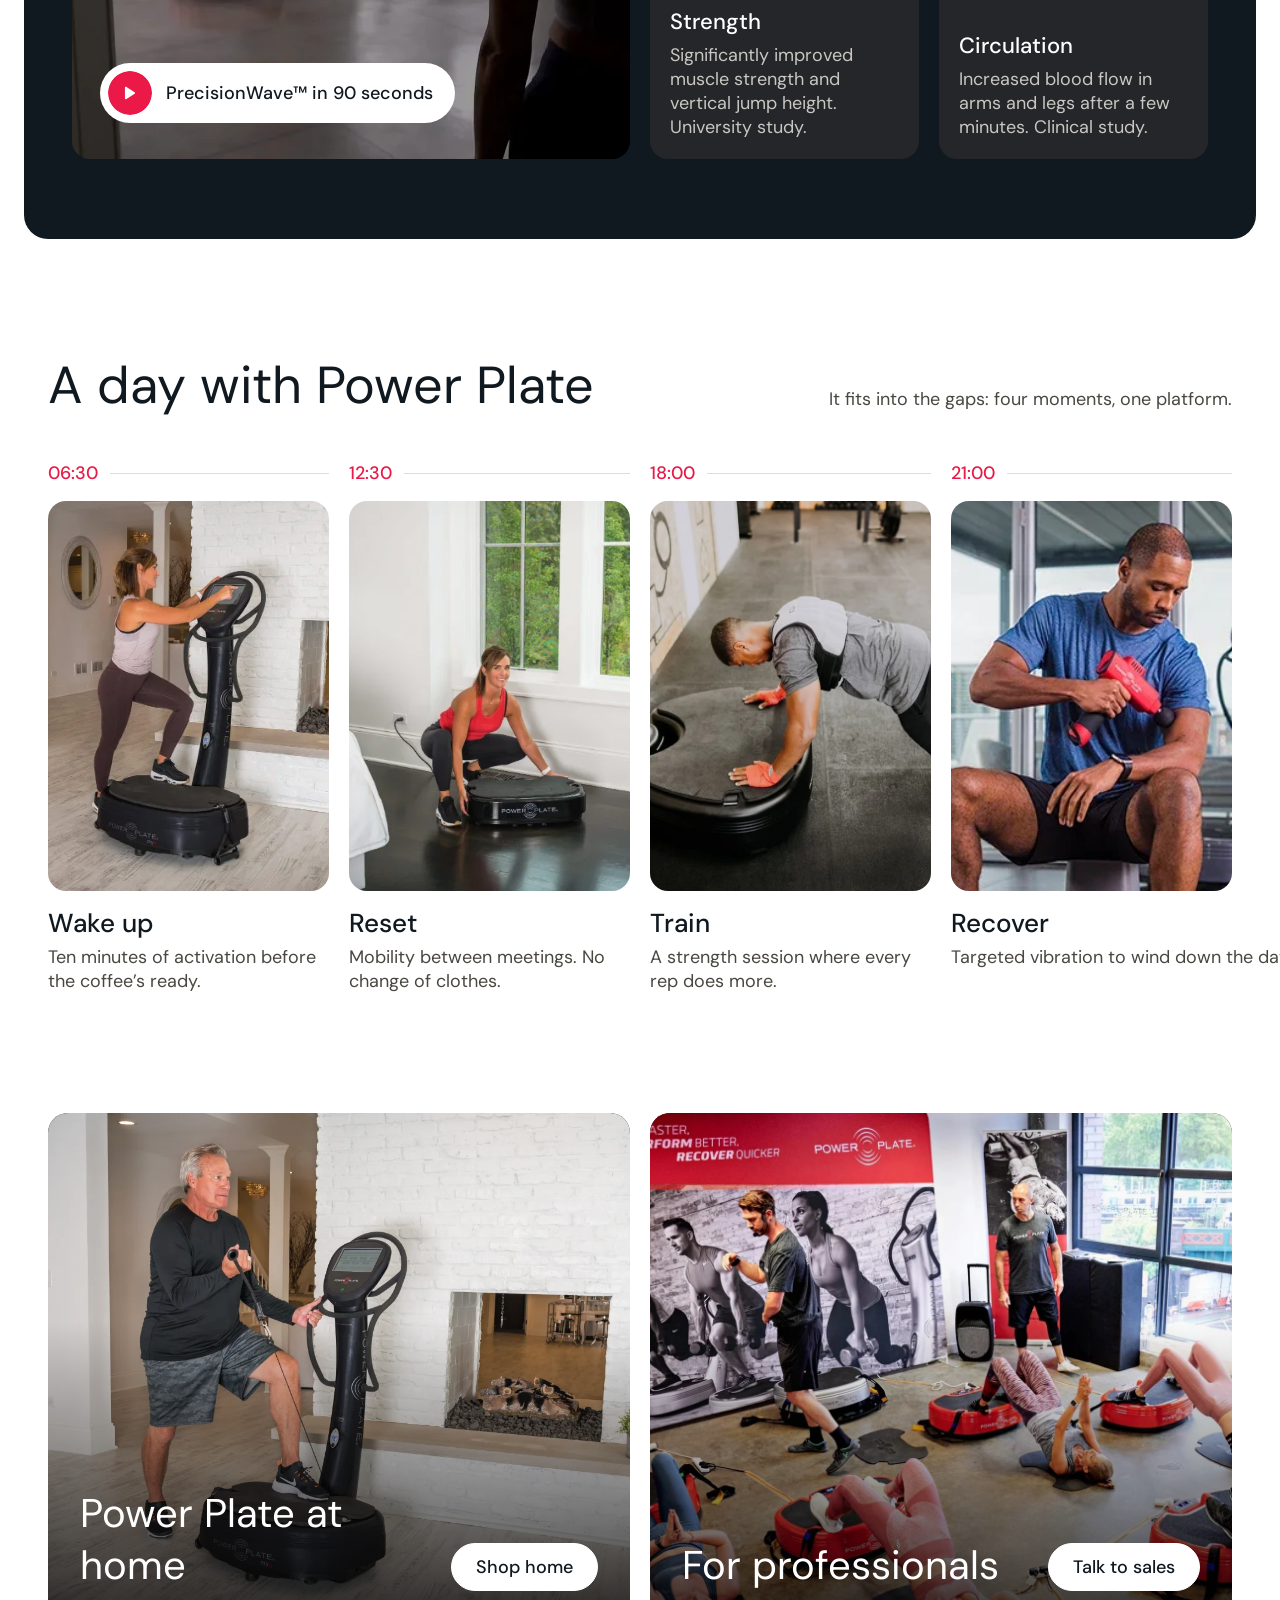
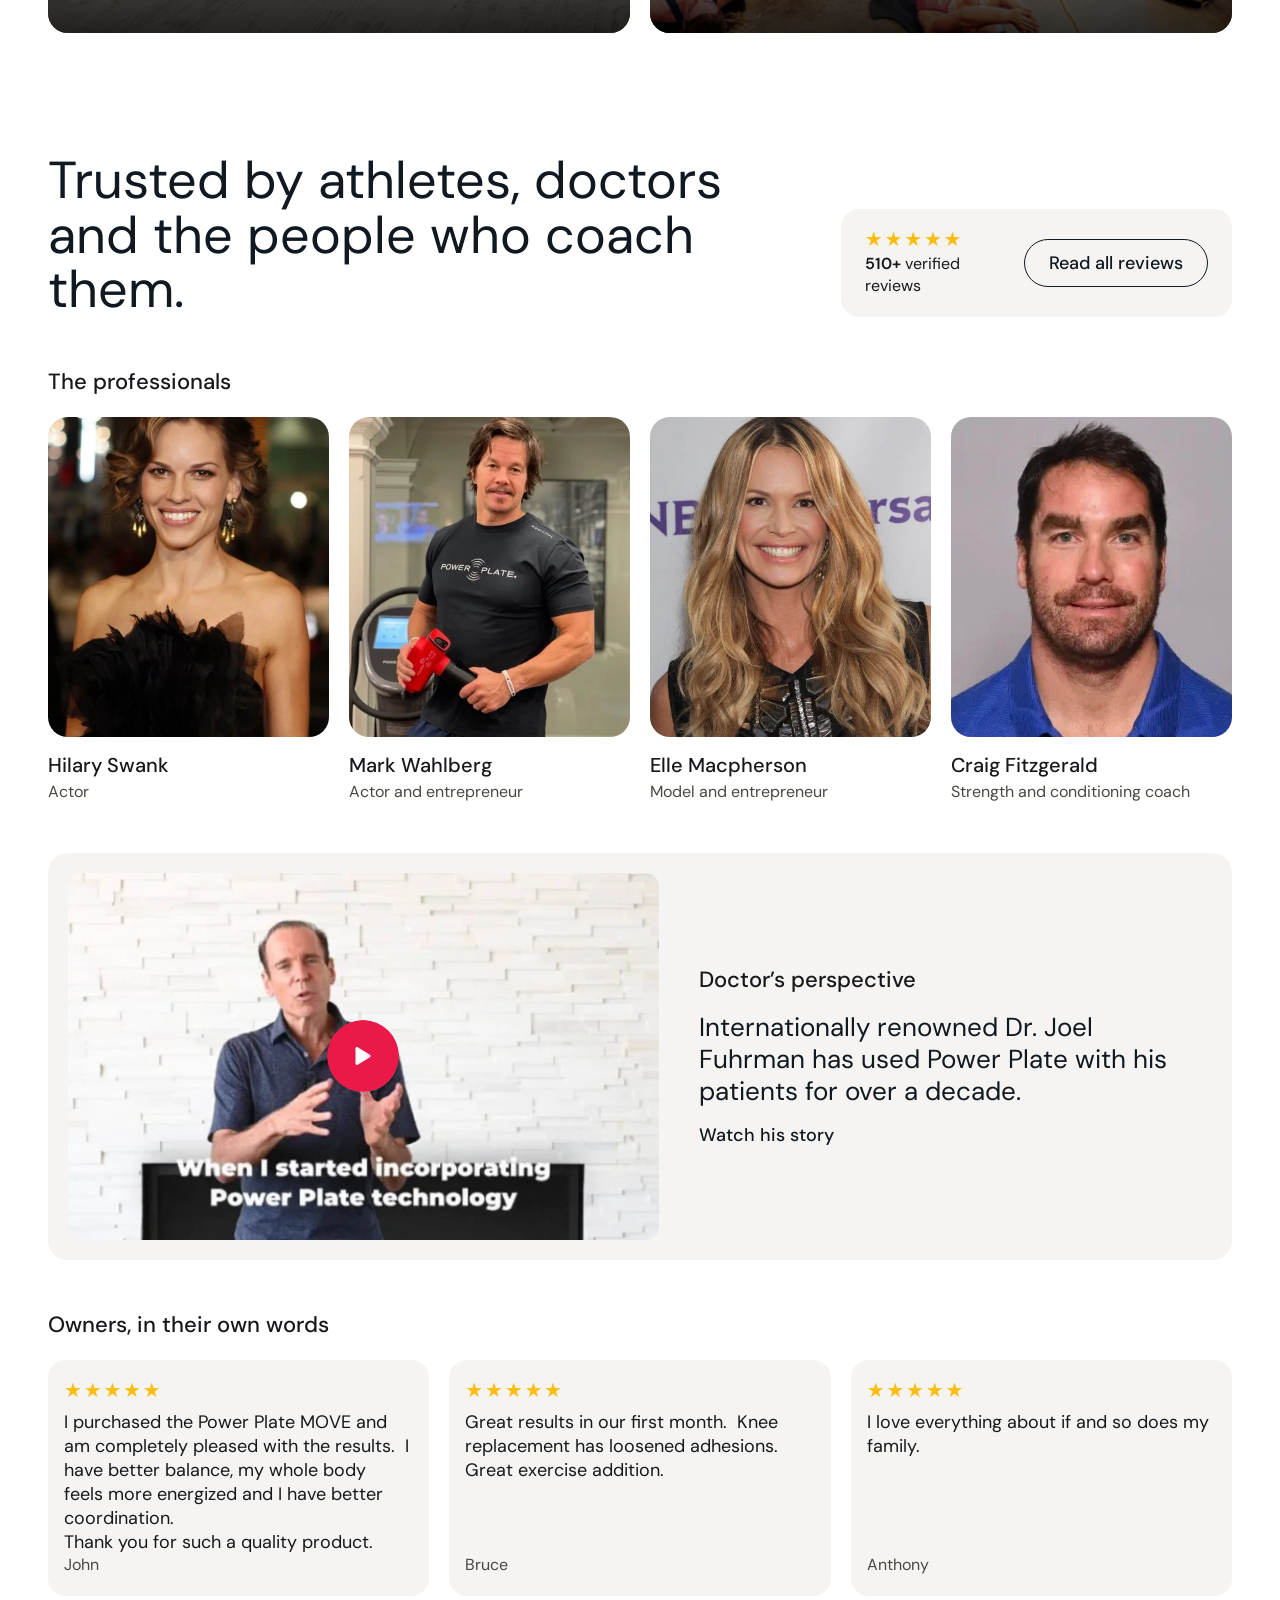
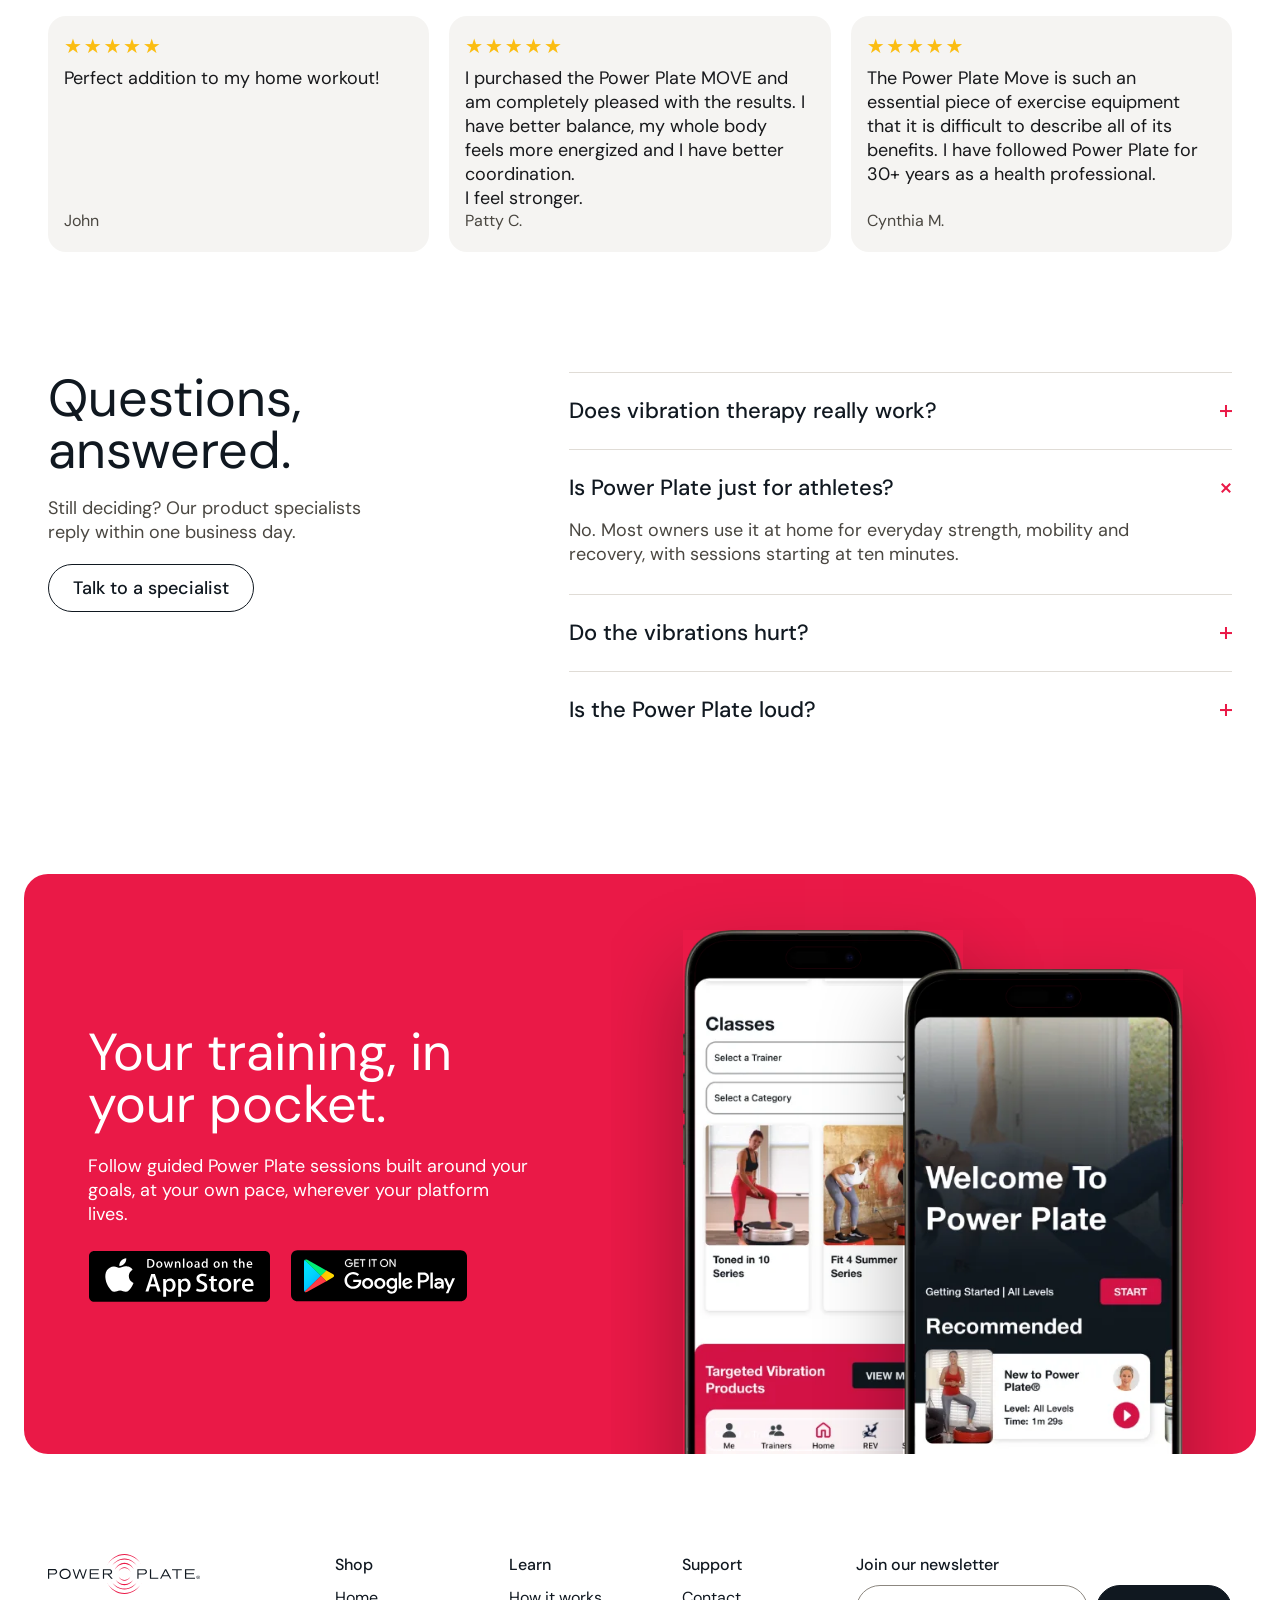
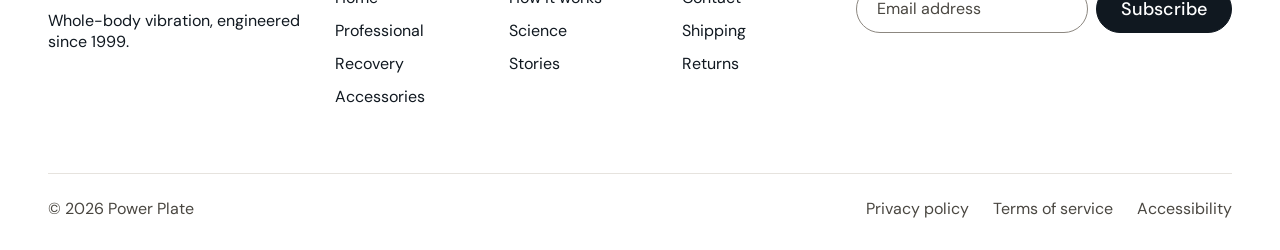
==== commit e4ce02ab: "Rename hero photo so Cloudflare serves the new one right away Co-Authored-By: Claude Opus 5.5 <norep" ====
--- a/classic/index.html
+++ b/classic/index.html
@@ -9,7 +9,7 @@
 <link rel="preconnect" href="https://fonts.googleapis.com">
 <link rel="preconnect" href="https://fonts.gstatic.com" crossorigin>
 <link rel="stylesheet" href="https://fonts.googleapis.com/css2?family=DM+Sans:opsz,wght@9..40,400;9..40,500;9..40,600&family=Jost:wght@400&display=swap">
-<link rel="stylesheet" href="assets/css/classic.css?v=202610191740">
+<link rel="stylesheet" href="assets/css/classic.css?v=202610191746">
 </head>
 <body>
 <a class="skip" href="#main">Skip to content</a>
@@ -53,7 +53,7 @@
   <!-- Hero -->
   <section class="hero-wrap" aria-labelledby="hero-title">
     <div class="hero">
-      <img class="hero__img" src="assets/img/hero.webp" width="2000" height="1131" alt="A smiling woman holds a squat on a red Power Plate MOVE" fetchpriority="high">
+      <img class="hero__img" src="assets/img/hero-2.webp" width="2000" height="1131" alt="A smiling woman holds a squat on a red Power Plate MOVE" fetchpriority="high">
       <div class="hero__shade" aria-hidden="true"></div>
       <div class="hero__content">
         <h1 id="hero-title" class="hero__title">Move with more power. Recover with more purpose.</h1>
@@ -463,6 +463,6 @@
 </section>
 
 <div class="toast" role="status" aria-live="polite" data-toast hidden></div>
-<script src="assets/js/classic.js?v=202610191740" defer></script>
+<script src="assets/js/classic.js?v=202610191746" defer></script>
 </body>
 </html>
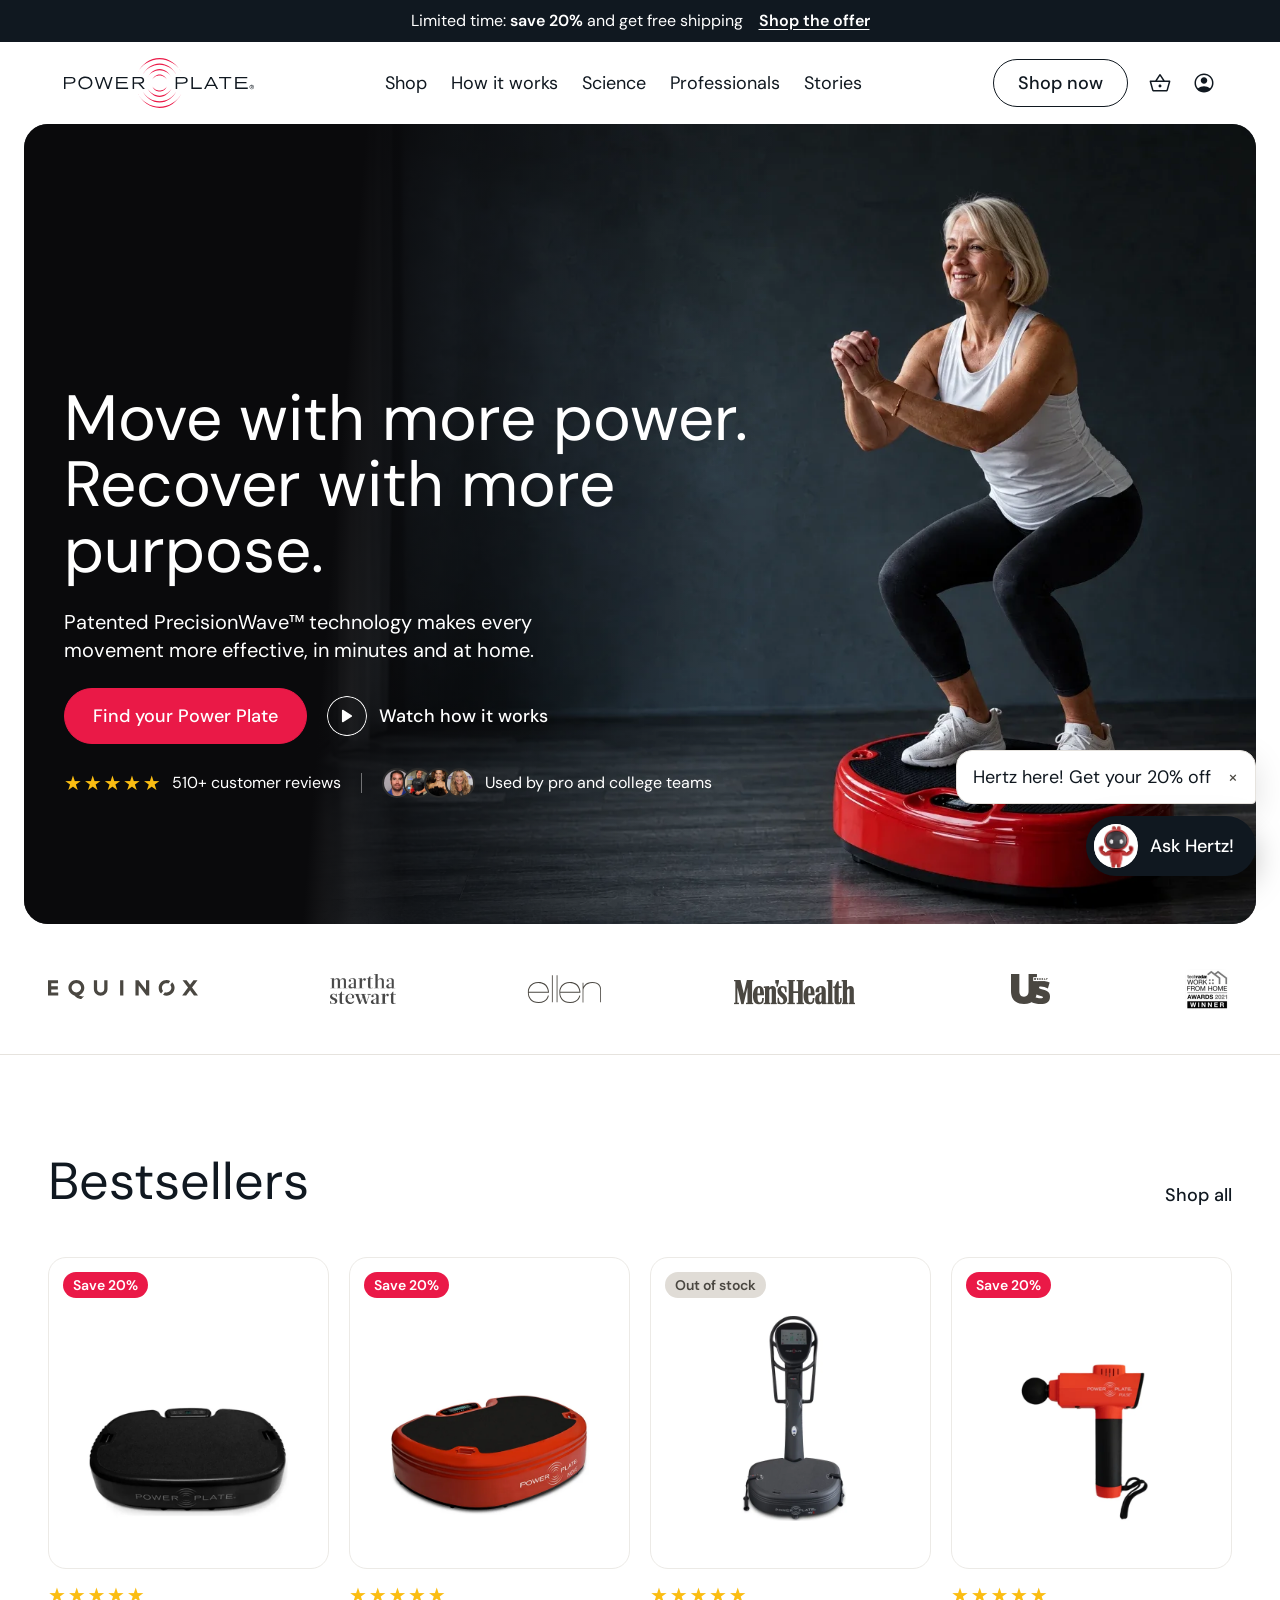
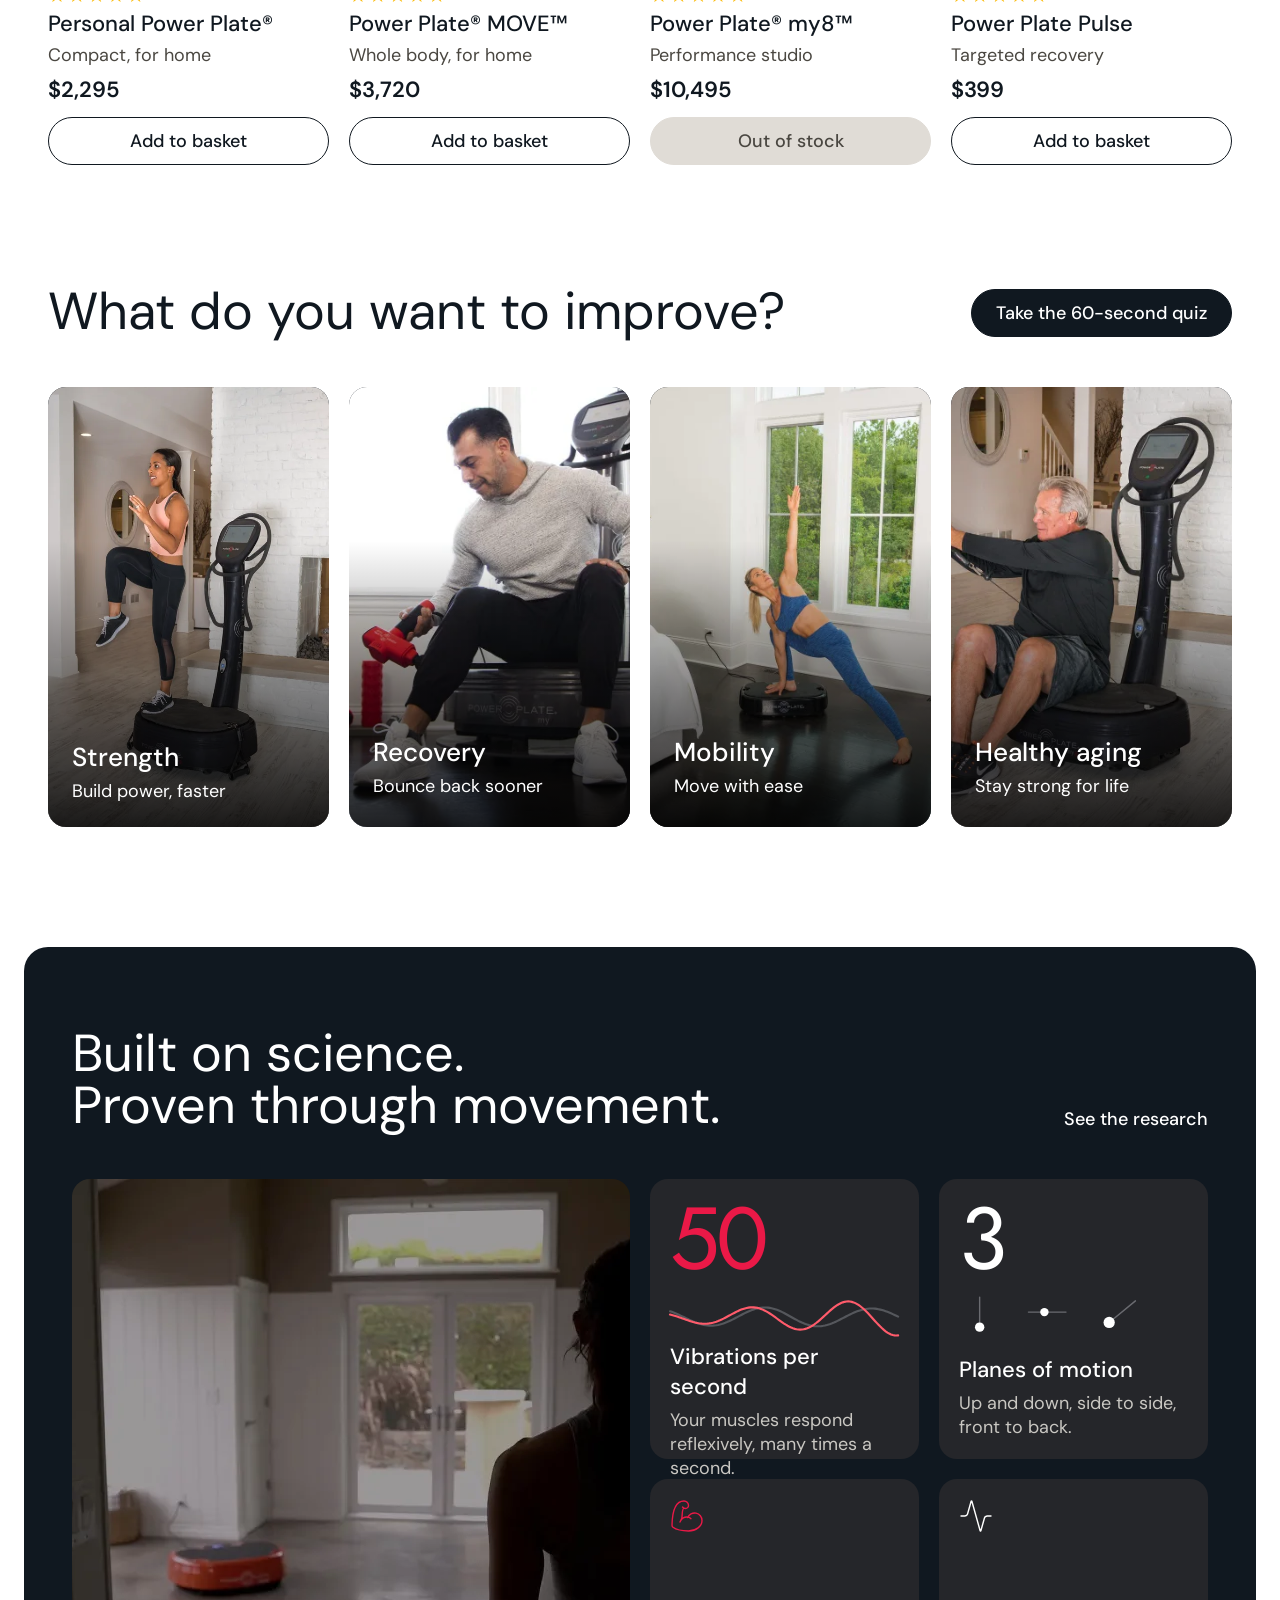
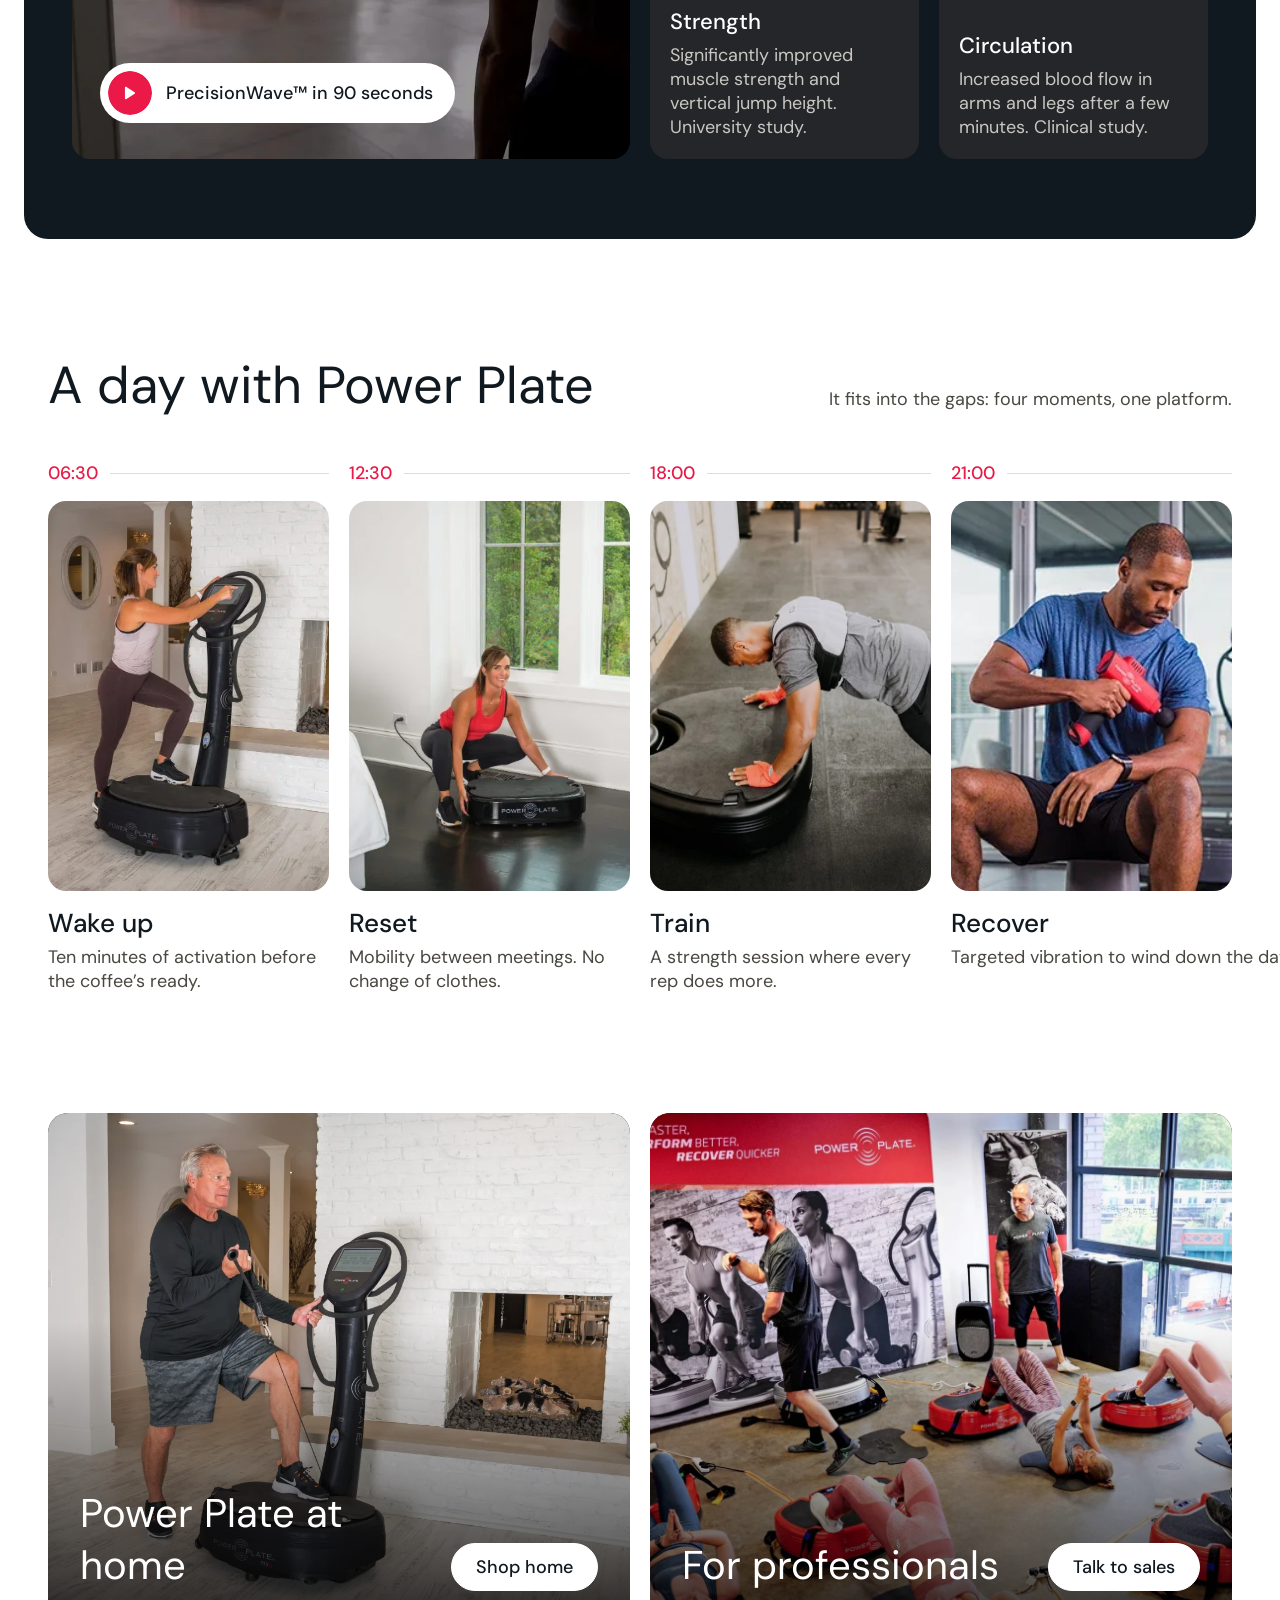
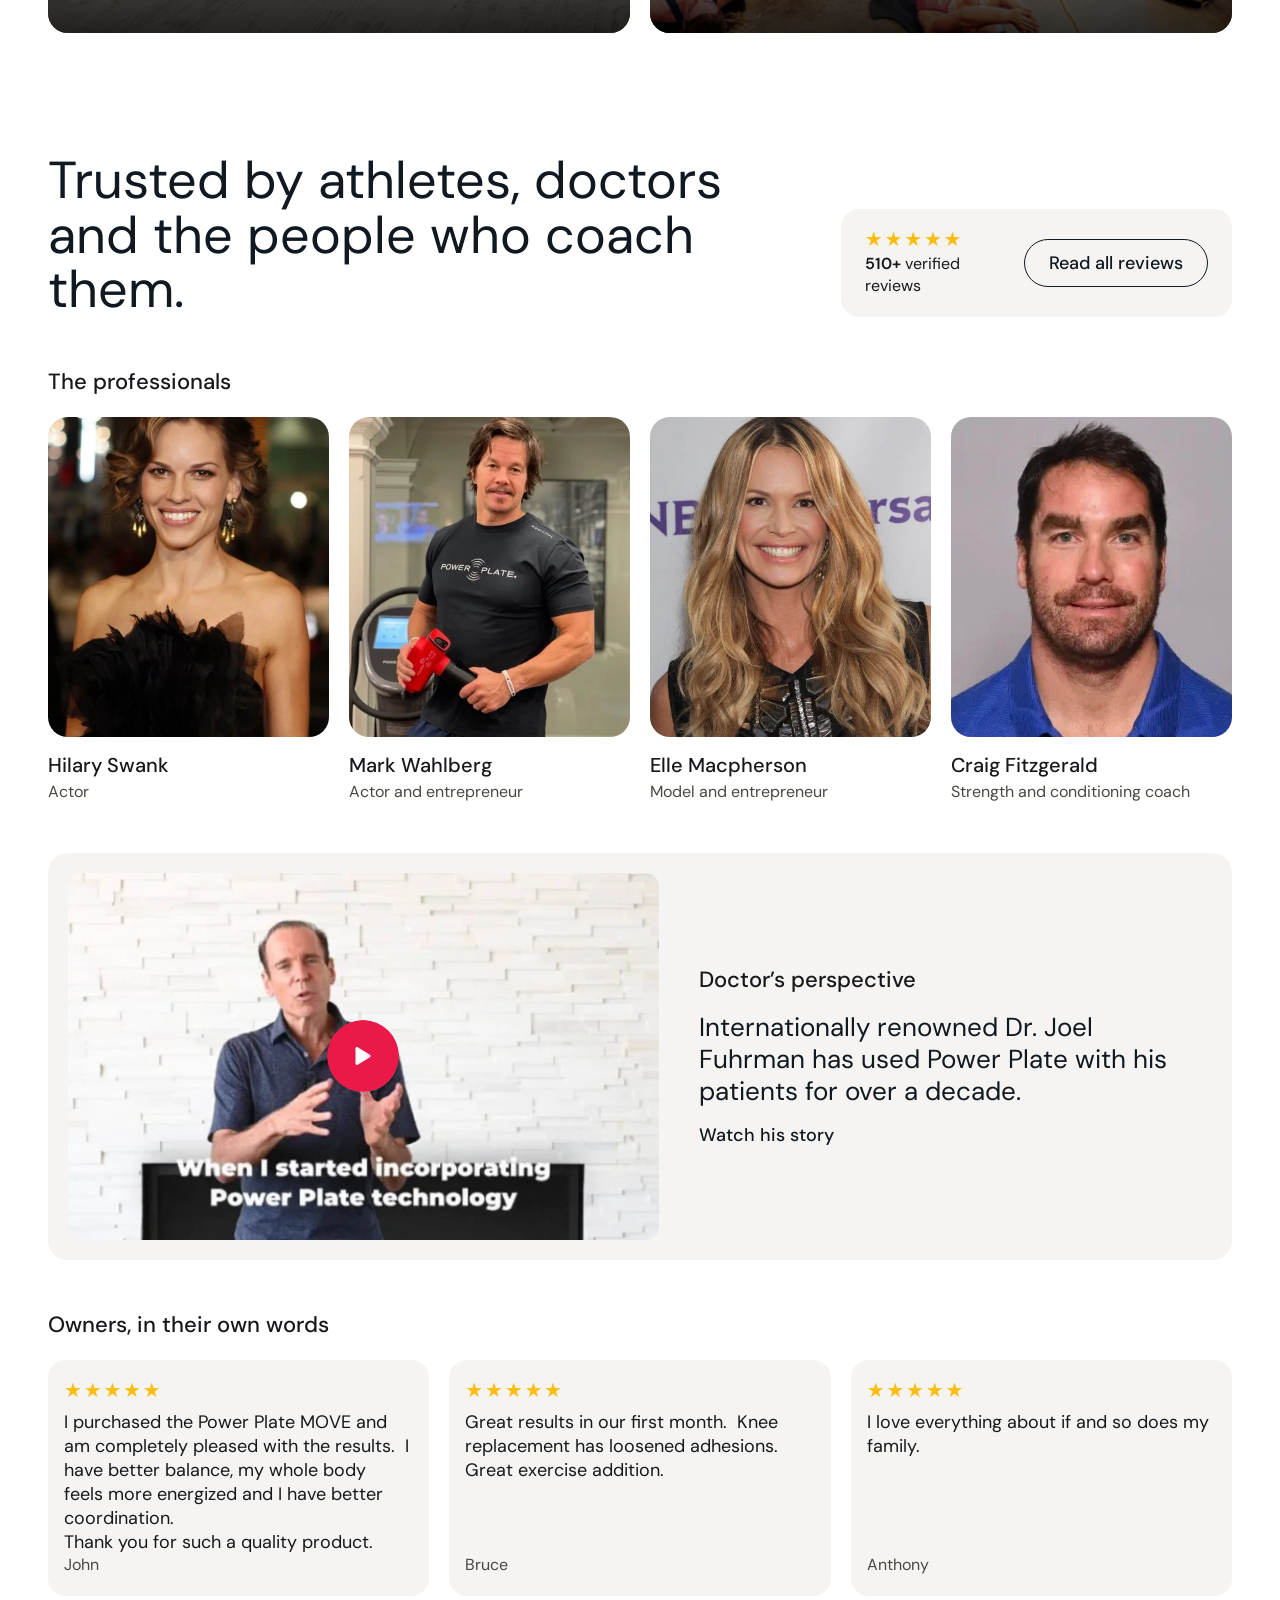
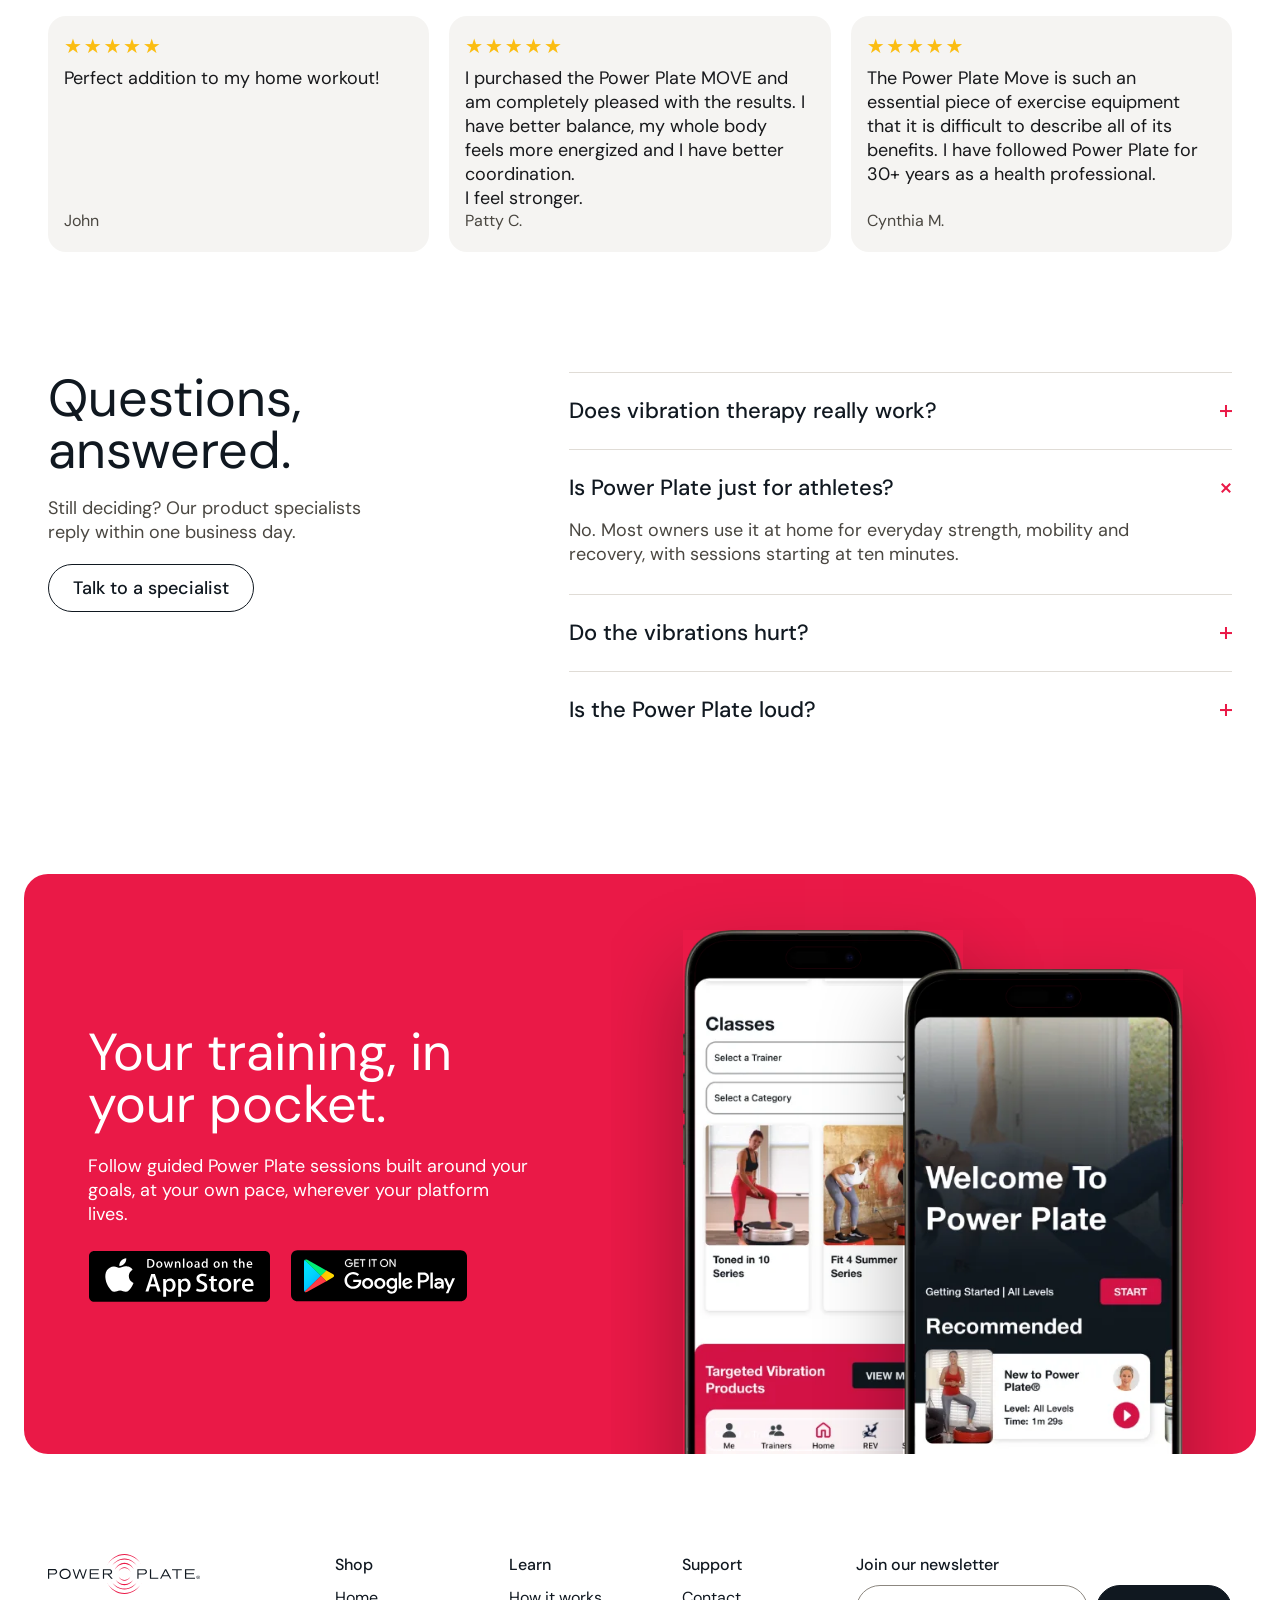
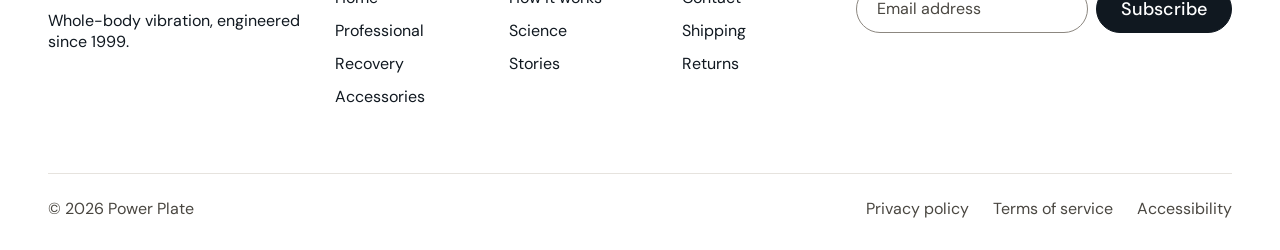
==== commit 48b81226: "Remove em dashes; tab title says Dynamic instead of Hybrid Co-Authored-By: Claude Opus 5.5 <noreply@" ====
--- a/classic/index.html
+++ b/classic/index.html
@@ -4,12 +4,12 @@
 <meta charset="utf-8">
 <meta name="viewport" content="width=device-width, initial-scale=1">
 <meta name="robots" content="noindex, nofollow, noarchive">
-<title>Power Plate — Classic</title>
+<title>Power Plate | Classic</title>
 <meta name="description" content="Power Plate homepage concept, classic direction. Patented PrecisionWave™ technology makes every movement more effective, in minutes and at home.">
 <link rel="preconnect" href="https://fonts.googleapis.com">
 <link rel="preconnect" href="https://fonts.gstatic.com" crossorigin>
 <link rel="stylesheet" href="https://fonts.googleapis.com/css2?family=DM+Sans:opsz,wght@9..40,400;9..40,500;9..40,600&family=Jost:wght@400&display=swap">
-<link rel="stylesheet" href="assets/css/classic.css?v=202610191746">
+<link rel="stylesheet" href="assets/css/classic.css?v=202610191804">
 </head>
 <body>
 <a class="skip" href="#main">Skip to content</a>
@@ -463,6 +463,6 @@
 </section>
 
 <div class="toast" role="status" aria-live="polite" data-toast hidden></div>
-<script src="assets/js/classic.js?v=202610191746" defer></script>
+<script src="assets/js/classic.js?v=202610191804" defer></script>
 </body>
 </html>
--- a/classic/assets/css/classic.css
+++ b/classic/assets/css/classic.css
@@ -1,4 +1,4 @@
-/* Power Plate — Classic direction (from Figma "Homepage 3A — Refined", 1440 artboard) */
+/* Power Plate, Classic direction (from Figma "Homepage 3A, Refined", 1440 artboard) */
 :root {
   --black: #101820;
   --ink: #17181b;
